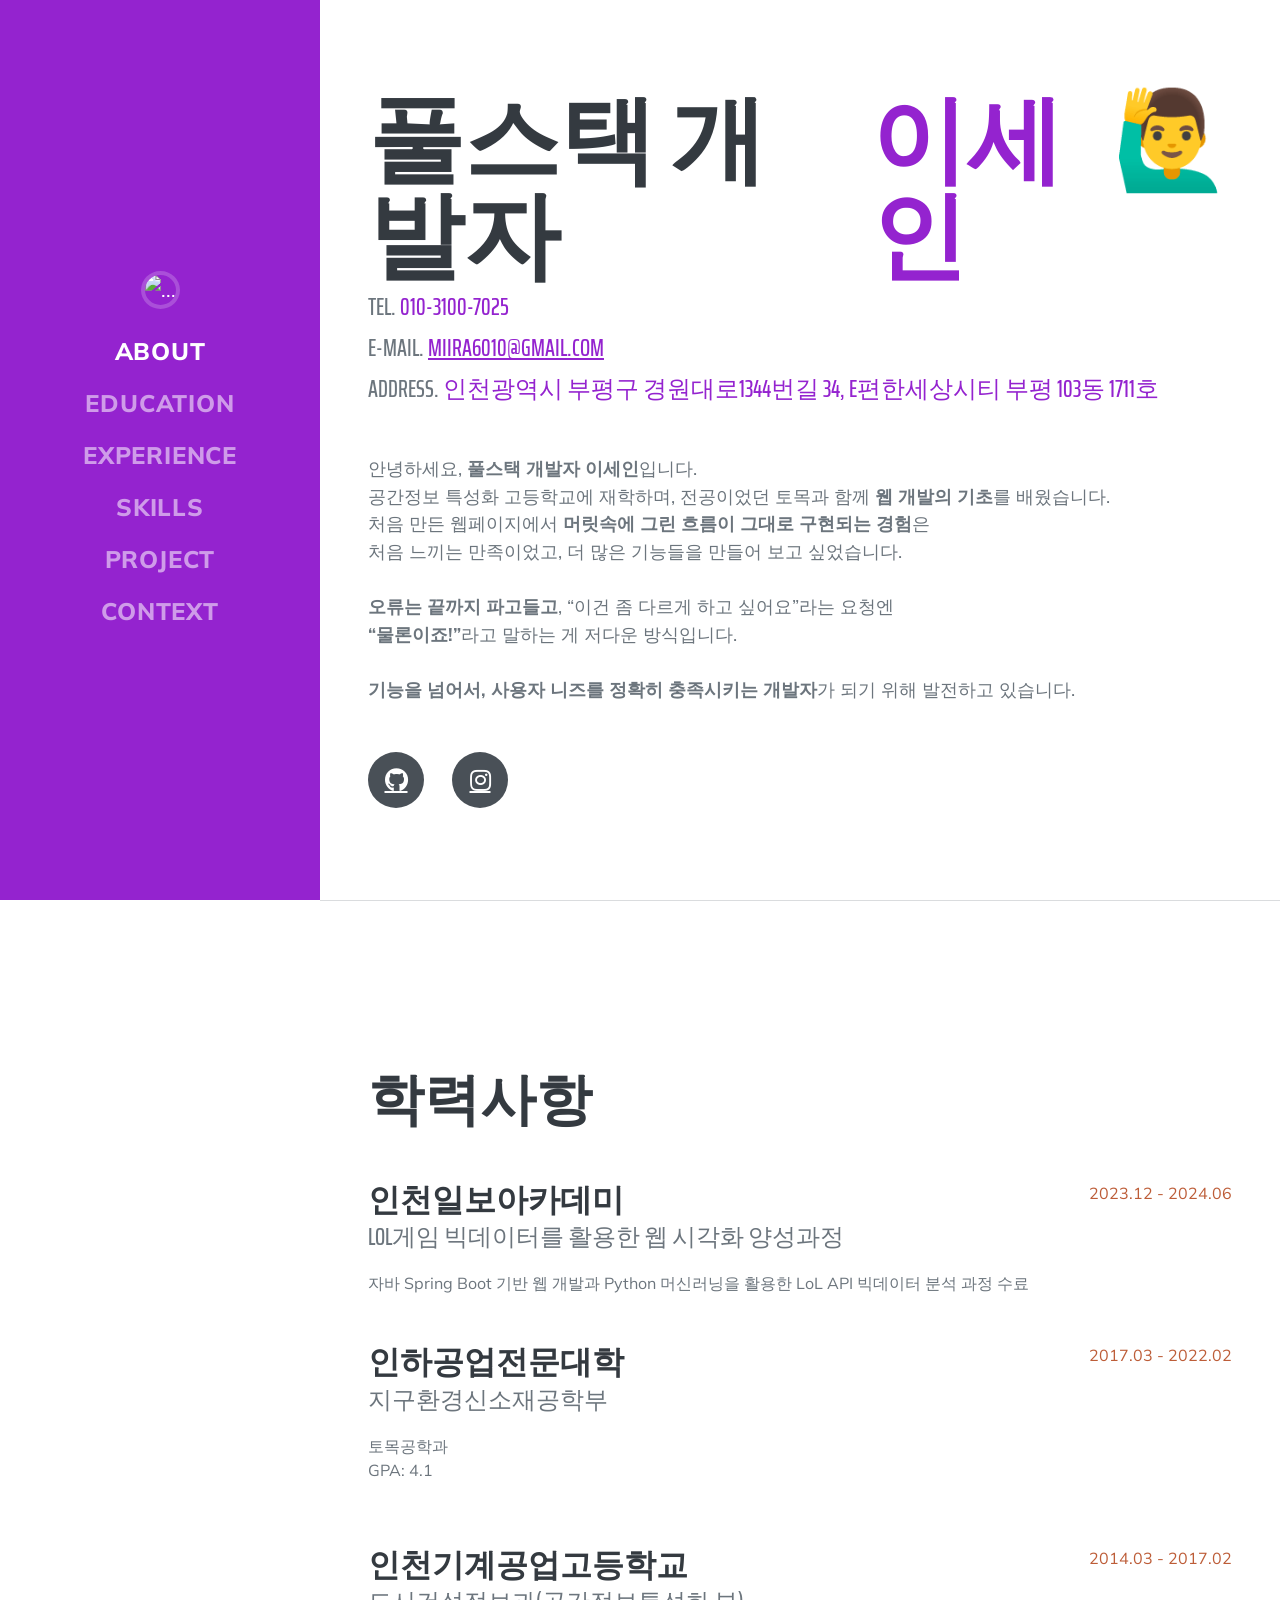
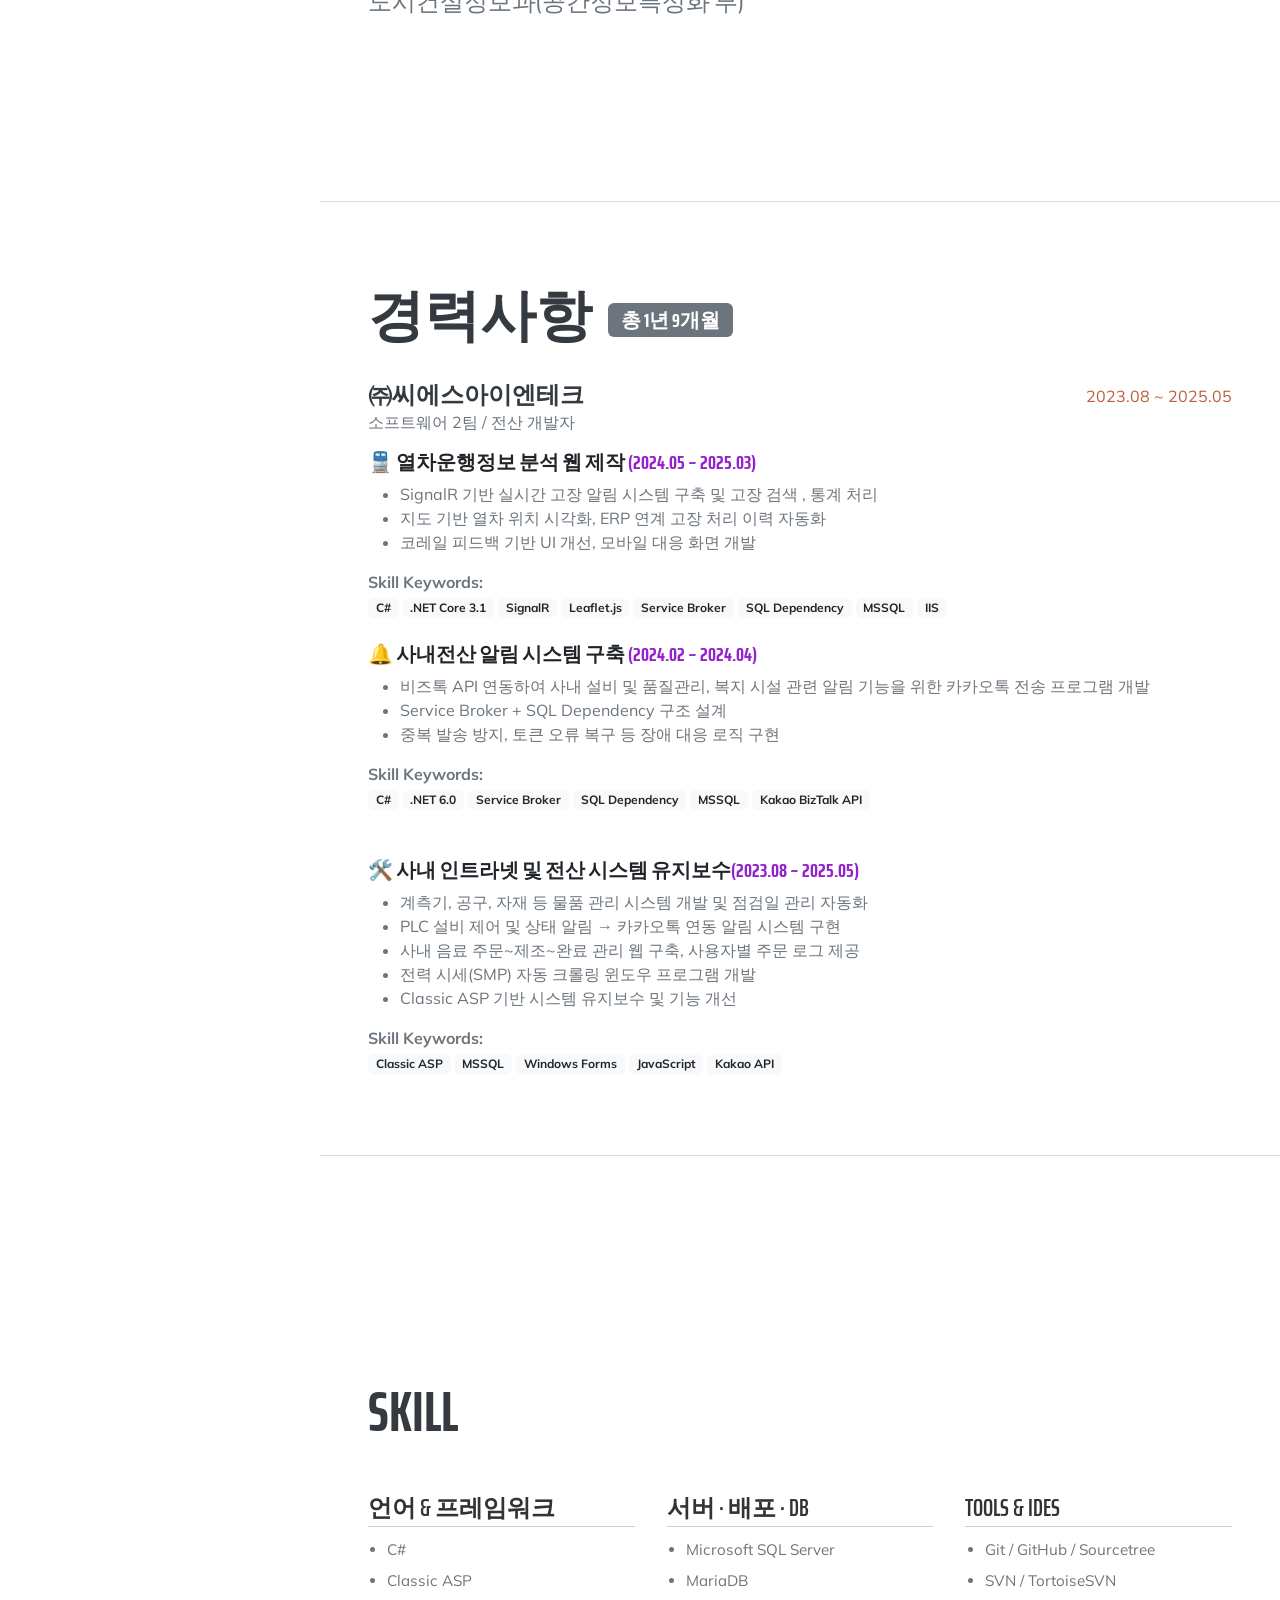
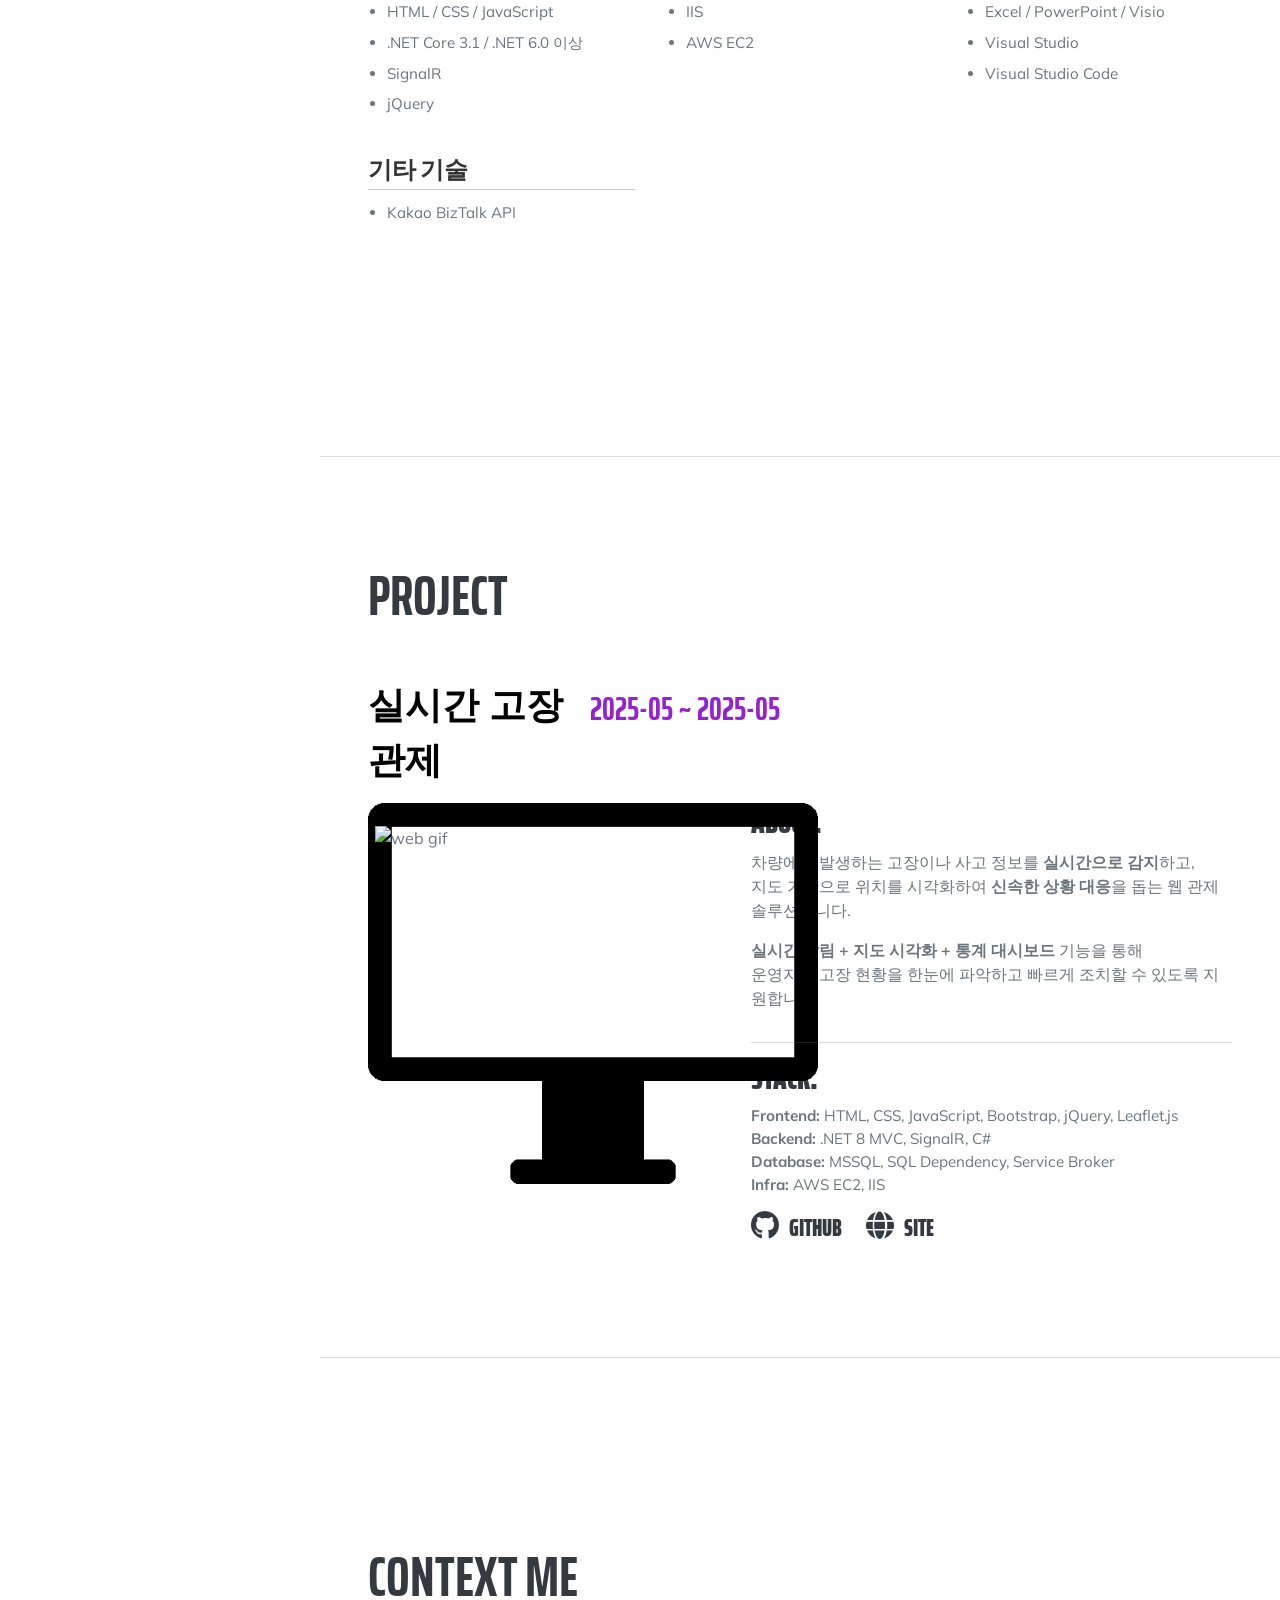
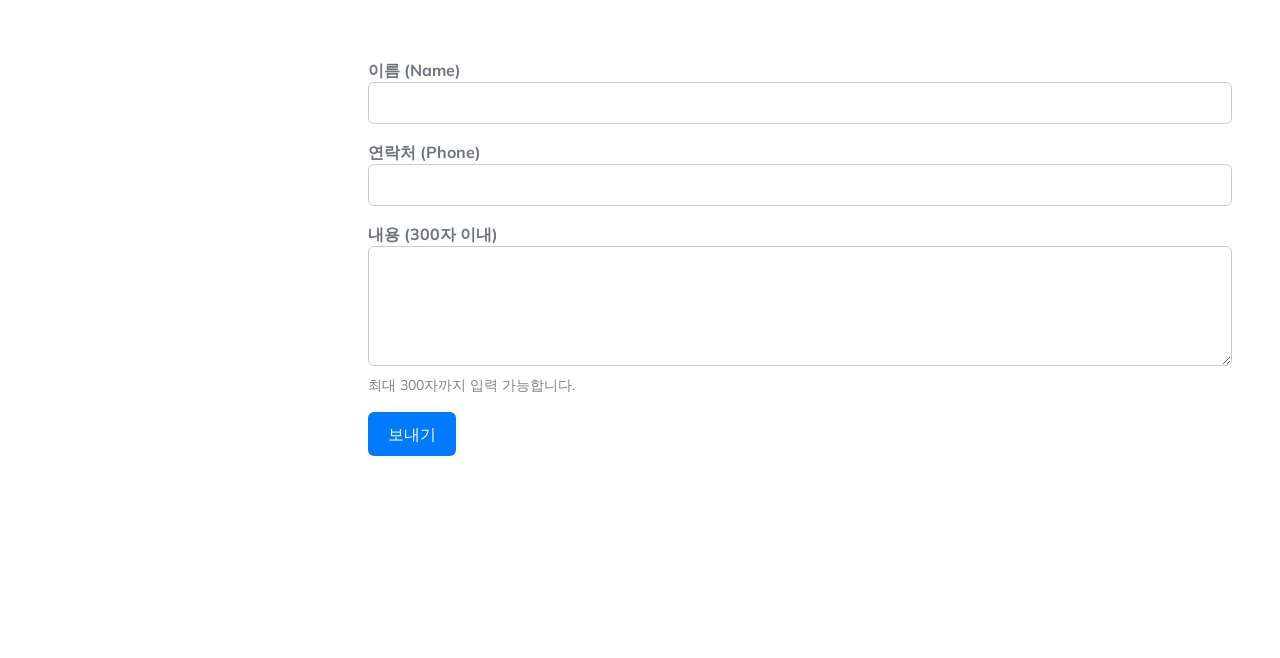
==== index.html @ a3a49de9 "250604 silee - 금일 작업 index 및 project 추가본 커밋" ====
<!DOCTYPE html>
<html lang="en">
    <head>
        <meta charset="utf-8" />
        <meta name="viewport" content="width=device-width, initial-scale=1, shrink-to-fit=no" />
        <meta name="description" content="" />
        <meta name="author" content="" />
        <title>SILEE - 이세인의 포트폴리오</title>
        <link rel="icon" type="image/x-icon" href="assets/img/favicon.ico" />
        <!-- Font Awesome icons (free version)-->
        <script src="https://use.fontawesome.com/releases/v6.3.0/js/all.js" crossorigin="anonymous"></script>
        <!-- Google fonts-->
        <link href="https://fonts.googleapis.com/css?family=Saira+Extra+Condensed:500,700" rel="stylesheet" type="text/css" />
        <link href="https://fonts.googleapis.com/css?family=Muli:400,400i,800,800i" rel="stylesheet" type="text/css" />
        <!-- Core theme CSS (includes Bootstrap)-->
        <link href="css/styles.css" rel="stylesheet" />
        <link rel="stylesheet" href="https://cdnjs.cloudflare.com/ajax/libs/font-awesome/5.15.4/css/all.min.css">
    </head>
    <!-- start:: body tag -->
    <body id="page-top">
        <!-- start:: Navigation-->
        <!-- description:: 사이드바 메뉴 추가 및 선택 부-->
        <nav class="navbar navbar-expand-lg navbar-dark bg-primary fixed-top" id="sideNav">
            <a class="navbar-brand js-scroll-trigger" href="#page-top">
                <span class="d-none d-lg-block"><img class="img-fluid img-profile rounded-circle mx-auto mb-2" src="assets/img/init.png" alt="..." /></span>
            </a>
            <button class="navbar-toggler" type="button" data-bs-toggle="collapse" data-bs-target="#navbarResponsive" aria-controls="navbarResponsive" aria-expanded="false" aria-label="Toggle navigation"><span class="navbar-toggler-icon"></span></button>
            <div class="collapse navbar-collapse" id="navbarResponsive" style="font-size: 1.5rem;">
                <ul class="navbar-nav">
                    <li class="nav-item"><a class="nav-link js-scroll-trigger" href="#about">About</a></li>
                    <li class="nav-item"><a class="nav-link js-scroll-trigger" href="#education">Education</a></li>
                    <li class="nav-item"><a class="nav-link js-scroll-trigger" href="#experience">Experience</a></li>
                    <li class="nav-item"><a class="nav-link js-scroll-trigger" href="#skills">Skills</a></li>
                    <li class="nav-item"><a class="nav-link js-scroll-trigger" href="#project">Project</a></li>
                    <li class="nav-item"><a class="nav-link js-scroll-trigger" href="#context">Context</a></li>
                </ul>
            </div>
        </nav>
        <!--end:: Navigation-->

        <!-- start:: Page Content-->
        <div class="container-fluid p-0">
            <!-- start:: About-->
            <section class="resume-section" id="about">
                <div class="resume-section-content">
                    <h1 class="mb-0" style="display: flex;">
                        <div class="rand-title-div "style="margin-right:10px;">풀스택 개발자</div>
                        <span class="lable-value">이세인</span> <span>🙋‍♂️</span>
                    </h1>
                    <div class="subheading mb-5 contact-info">
                        <div class="info-item" style="margin-bottom: 5px; margin-top: 5px;">
                            <span class="label">TEL.</span>
                            <span class="lable-value">010-3100-7025</span>
                        </div>
                        <div class="info-item" style="margin-bottom: 5px;">
                            <span class="label">E-mail.</span>
                            <a class="lable-value" href="mailto:name@email.com">miira6010@gmail.com</a>
                        </div>
                        <div class="info-item" style="margin-bottom: 5px;">
                            <span class="label">Address.</span>
                            <span class="lable-value">
                                인천광역시 부평구 경원대로1344번길 34, e편한세상시티 부평 103동 1711호
                            </span>
                        </div>
                    </div>

                    <!-- <p class="lead mb-5">I am experienced in leveraging agile frameworks to provide a robust synopsis for high level overviews. Iterative approaches to corporate strategy foster collaborative thinking to further the overall value proposition.</p> -->
                    <p class="lead mb-5">
                        안녕하세요, <strong>풀스택 개발자 이세인</strong>입니다.<br>
                        공간정보 특성화 고등학교에 재학하며, 전공이었던 토목과 함께 <strong>웹 개발의 기초</strong>를 배웠습니다.<br>
                        처음 만든 웹페이지에서 <strong>머릿속에 그린 흐름이 그대로 구현되는 경험</strong>은<br>
                        처음 느끼는 만족이었고, 더 많은 기능들을 만들어 보고 싶었습니다.<br><br>
                        
                        <strong>오류는 끝까지 파고들고</strong>, “이건 좀 다르게 하고 싶어요”라는 요청엔<br>
                        <strong>“물론이죠!”</strong>라고 말하는 게 저다운 방식입니다.<br><br>
                        
                        <strong>기능을 넘어서, 사용자 니즈를 정확히 충족시키는 개발자</strong>가 되기 위해 발전하고 있습니다.
                    </p>

                    <!-- description :: 소셜네트워크 -->
                    <div class="social-icons">
                        <!-- GitHub -->
                        <a class="social-icon" href="https://github.com/leesein1" target="_blank" aria-label="GitHub">
                        <i class="fab fa-github"></i>
                        </a>

                        <!-- Instagram -->
                        <a class="social-icon" href="https://www.instagram.com/se__in?igsh=MW51Znl6d29sOGYxOA%3D%3D&utm_source=qr" target="_blank" aria-label="Instagram">
                        <i class="fab fa-instagram"></i>
                        </a>
                    </div>
                </div>
            </section>
            <!--end:: About-->
            <hr class="m-0" />
            <!-- start:: Education-->
            <section class="resume-section" id="education">
                <div class="resume-section-content">
                    <h2 class="mb-5">학력사항</h2>
                    <div class="d-flex flex-column flex-md-row justify-content-between mb-5">
                        <div class="flex-grow-1">
                            <h3 class="mb-0">인천일보아카데미</h3>
                            <div class="subheading mb-3">LOL게임 빅데이터를 활용한 웹 시각화 양성과정</div>
                            <div>자바 Spring Boot 기반 웹 개발과 Python 머신러닝을 활용한 LoL API 빅데이터 분석 과정 수료</div>
                        </div>
                        <div class="flex-shrink-0"><span class="text-primary">2023.12 - 2024.06</span></div>
                    </div>

                    <div class="d-flex flex-column flex-md-row justify-content-between mb-5">
                        <div class="flex-grow-1">
                            <h3 class="mb-0">인하공업전문대학</h3>
                            <div class="subheading mb-3">지구환경신소재공학부</div>
                            <div>토목공학과</div>
                            <p>GPA: 4.1</p>
                        </div>
                        <div class="flex-shrink-0"><span class="text-primary">2017.03 - 2022.02</span></div>
                    </div>
                    <div class="d-flex flex-column flex-md-row justify-content-between">
                        <div class="flex-grow-1">
                            <h3 class="mb-0">인천기계공업고등학교</h3>
                            <div class="subheading mb-3">도시건설정보과(공간정보특성화 부)</div>
                        </div>
                        <div class="flex-shrink-0"><span class="text-primary">2014.03 - 2017.02</span></div>
                    </div>
                </div>
            </section>
            <!-- end:: Educatioh-->
            <hr class="m-0" />
            <!-- start:: Experience-->
            <section id="experience" class="resume-section">
            <div class="resume-section-content">
                <div class="title-exp mb-4 d-flex align-items-center gap-3">
                    <span class="h2 fw-bold">경력사항</span>
                    <span class="badge bg-secondary fs-5">총 1년 9개월</span>
                </div>

                <!-- 회사 이름 + 기간 -->
                <div class="mb-5">
                <div class="d-flex justify-content-between align-items-center">
                    <h4 class="fw-bold mb-0">㈜씨에스아이엔테크</h4>
                    <span class="text-primary">2023.08 ~ 2025.05</span>
                </div>
                <div class="mb-1 text-muted">소프트웨어 2팀 / 전산 개발자 <span class="badge bg-primary"></span></div>

                <!-- 개별 프로젝트들 -->
                <div class="mt-3">
                    <h5 class="text-dark">🚆 열차운행정보 분석 웹 제작 <span class="lable-value">(2024.05 ~ 2025.03)</span></h5>
                    <ul>
                        <li>SignalR 기반 실시간 고장 알림 시스템 구축 및 고장 검색 , 통계 처리</li>
                        <li>지도 기반 열차 위치 시각화, ERP 연계 고장 처리 이력 자동화</li>
                        <li>코레일 피드백 기반 UI 개선, 모바일 대응 화면 개발</li>
                    </ul>
                    <div class="mt-2">
                    <strong>Skill Keywords:</strong><br/>
                    <span class="badge bg-light text-dark">C#</span>
                    <span class="badge bg-light text-dark">.NET Core 3.1</span>
                    <span class="badge bg-light text-dark">SignalR</span>
                    <span class="badge bg-light text-dark">Leaflet.js</span>
                    <span class="badge bg-light text-dark">Service Broker</span>
                    <span class="badge bg-light text-dark">SQL Dependency</span>
                    <span class="badge bg-light text-dark">MSSQL</span>
                    <span class="badge bg-light text-dark">IIS</span>
                    </div>
                </div>

                <div class="mt-4">
                    <h5 class="text-dark">🔔 사내전산 알림 시스템 구축 <span class="lable-value">(2024.02 ~ 2024.04)</span></h5>
                    <ul>
                        <li>비즈톡 API 연동하여 사내 설비 및 품질관리, 복지 시설 관련 알림 기능을 위한 카카오톡 전송 프로그램 개발</li>
                        <li>Service Broker + SQL Dependency 구조 설계</li>
                        <li>중복 발송 방지, 토큰 오류 복구 등 장애 대응 로직 구현</li>
                    </ul>
                    <div class="mt-2">
                        <strong>Skill Keywords:</strong><br/>
                        <span class="badge bg-light text-dark">C#</span>
                        <span class="badge bg-light text-dark">.NET 6.0</span>
                        <span class="badge bg-light text-dark">Service Broker</span>
                        <span class="badge bg-light text-dark">SQL Dependency</span>
                        <span class="badge bg-light text-dark">MSSQL</span>
                        <span class="badge bg-light text-dark">Kakao BizTalk API</span>
                    </div>
                </div>
            </div>

            <div class="mt-4">
                <h5 class="text-dark">🛠 사내 인트라넷 및 전산 시스템 유지보수<span class="lable-value">(2023.08 ~ 2025.05)</span></h5>
                <ul>
                    <li>계측기, 공구, 자재 등 물품 관리 시스템 개발 및 점검일 관리 자동화</li>
                    <li>PLC 설비 제어 및 상태 알림 → 카카오톡 연동 알림 시스템 구현</li>
                    <li>사내 음료 주문~제조~완료 관리 웹 구축, 사용자별 주문 로그 제공</li>
                    <li>전력 시세(SMP) 자동 크롤링 윈도우 프로그램 개발</li>
                    <li>Classic ASP 기반 시스템 유지보수 및 기능 개선</li>
                </ul>
                <div class="mt-2">
                    <strong>Skill Keywords:</strong><br/>
                    <span class="badge bg-light text-dark">Classic ASP</span>
                    <span class="badge bg-light text-dark">MSSQL</span>
                    <span class="badge bg-light text-dark">Windows Forms</span>
                    <span class="badge bg-light text-dark">JavaScript</span>
                    <span class="badge bg-light text-dark">Kakao API</span>
                </div>
        </div>
            </section>


            <!-- end:: Experience-->
            <hr class="m-0" />
            <!-- Skills-->
            <section class="resume-section" id="skills">
            <div class="resume-section-content">
                <h2 class="mb-5">SKILL</h2>
                <div class="skills-grid">
                    <div class="skill-category">
                        <h4>언어 & 프레임워크</h4>
                        <ul>
                            <li>C#</li>
                            <li>Classic ASP</li>
                            <li>HTML / CSS / JavaScript</li>
                            <li>.NET Core 3.1 / .NET 6.0 이상</li>
                            <li>SignalR</li>
                            <li>jQuery</li>
                        </ul>
                    </div>

                    <div class="skill-category">
                        <h4>서버 · 배포 · DB</h4>
                        <ul>
                            <li>Microsoft SQL Server</li>
                            <li>MariaDB</li>
                            <li>IIS</li>
                            <li>AWS EC2</li>
                        </ul>
                    </div>

                    <div class="skill-category">
                        <h4>Tools & IDEs</h4>
                        <ul>
                            <li>Git / GitHub / Sourcetree</li>
                            <li>SVN / TortoiseSVN</li>
                            <li>Excel / PowerPoint / Visio</li>
                            <li>Visual Studio</li>
                            <li>Visual Studio Code</li>
                        </ul>
                    </div>
                    <div class="skill-category">
                        <h4>기타 기술</h4>
                        <ul>
                            <li>Kakao BizTalk API</li>
                        </ul>
                    </div>
                </div>
            </div>
            </section>

            <hr class="m-0" />
            <!-- start:: Project-->
            <section class="resume-section" id="interests">
                <div class="resume-section-content">
                    <h2 class="mb-5">Project</h2>
                    <!-- <p>Apart from being a web developer, I enjoy most of my time being outdoors. In the winter, I am an avid skier and novice ice climber. During the warmer months here in Colorado, I enjoy mountain biking, free climbing, and kayaking.</p>
                    <p class="mb-0">When forced indoors, I follow a number of sci-fi and fantasy genre movies and television shows, I am an aspiring chef, and I spend a large amount of my free time exploring the latest technology advancements in the front-end web development world.</p> -->
                    <div class="row mb-3">
                        <div class="col-md-3">
                            <div class="fw-bold" style="font-size: 2.3rem; color:#000; ">실시간 고장 관제</div>
                        </div>
                        <div class="col-md-9" style="margin-top:13px;"> 
                            <h3 class="lable-value">2025-05 ~ 2025-05</h3>
                        </div>
                    </div>
                    <div class="row">
                        <div class="col-md-5">
                            <div style="position: relative; width: 450px;">
                                <!-- 모니터 배경 이미지 -->
                                <img src="./assets/img/monitor.png" alt="" style="width: 100%; display: block;">
                                <!-- 모니터 안에 들어갈 GIF -->
                                <img src="./assets/gif/web.gif" alt="web gif" style="position: absolute; top: 6%; left: 1.5%; width: 97%; height: 61%; pointer-events: none;">
                            </div>
                        </div>
                        <div class="col-md-7" style="padding-left:25px; display: flex; flex-direction: column;">
                            <h3><strong>About.</strong></h3>
                            <p>
                                차량에서 발생하는 고장이나 사고 정보를 <strong>실시간으로 감지</strong>하고, <br>
                                지도 기반으로 위치를 시각화하여 <strong>신속한 상황 대응</strong>을 돕는 웹 관제 솔루션입니다.
                            </p>
                            <p>
                                <strong>실시간 알림 + 지도 시각화 + 통계 대시보드</strong> 기능을 통해 <br>
                                운영자가 고장 현황을 한눈에 파악하고 빠르게 조치할 수 있도록 지원합니다.
                            </p>
                            <hr>
                            <h3><strong>Stack.</strong></h3>
                            <p style="font-size: 0.95em;">
                                <strong>Frontend:</strong> HTML, CSS, JavaScript, Bootstrap, jQuery, Leaflet.js<br>
                                <strong>Backend:</strong> .NET 8 MVC, SignalR, C#<br>
                                <strong>Database:</strong> MSSQL, SQL Dependency, Service Broker<br>
                                <strong>Infra:</strong> AWS EC2, IIS
                            </p>
                            <p class="h4">
                                <a href="https://github.com/leesein1/FaultMon" target="_blank" style="text-decoration: none; color: inherit; margin-right: 20px;">
                                    <i class="fab fa-github" style="font-size: 1.2em; margin-right: 6px;"></i>
                                    <strong>GitHub</strong>
                                </a>

                                <a href="http://silee-portfolio1.shop/" target="_blank" style="text-decoration: none; color: inherit;">
                                    <i class="fas fa-globe" style="font-size: 1.2em; margin-right: 6px;"></i>
                                    <strong>Site</strong>
                                </a>
                            </p>

                        </div>
                    </div>

                </div>
            </section>
            <hr class="m-0" />
            <!-- end:: Project-->
            <!-- Context-->
            <section class="resume-section" id="context">
            <div class="resume-section-content">
                <h2 class="mb-5">Context Me</h2>

                <form id="contact-form">
                <div style="margin-bottom: 1rem;">
                    <label for="name" style="display:block; font-weight:bold;">이름 (Name)</label>
                    <input type="text" id="name" name="name" required 
                        style="width:100%; padding:8px; border-radius:6px; border:1px solid #ccc;">
                </div>

                <div style="margin-bottom: 1rem;">
                    <label for="phone" style="display:block; font-weight:bold;">연락처 (Phone)</label>
                    <input type="tel" id="phone" name="phone" required 
                        style="width:100%; padding:8px; border-radius:6px; border:1px solid #ccc;">
                </div>

                <div style="margin-bottom: 1rem;">
                    <label for="message" style="display:block; font-weight:bold;">내용 (300자 이내)</label>
                    <textarea id="message" name="message" maxlength="300" required 
                            style="width:100%; padding:8px; border-radius:6px; border:1px solid #ccc; height:120px;"></textarea>
                    <small style="color:gray;">최대 300자까지 입력 가능합니다.</small>
                </div>
                
                <input type="hidden" id="current_time" name="time">

                <button type="submit" 
                        style="background-color:#007BFF; color:white; border:none; padding:10px 20px; border-radius:6px; cursor:pointer;">
                    보내기
                </button>
                </form>

                <p id="result-message" style="margin-top:1rem;"></p>
            </div>
            </section>
        </div>
        <!--end:: Page Content-->
        <!-- Bootstrap core JS-->
        <script src="https://cdn.jsdelivr.net/npm/bootstrap@5.2.3/dist/js/bootstrap.bundle.min.js"></script>
        <!-- Core theme JS-->
        <script src="js/scripts.js"></script>

        <!-- jQuery -->
        <script src="https://code.jquery.com/jquery-3.7.1.min.js"></script>

        <!-- jQuery -->
        <script src="https://code.jquery.com/jquery-3.7.1.min.js"></script>

        <!-- EmailJS v3 (UMD 방식, 완전 지원되는 방식) -->
        <script src="https://cdn.emailjs.com/dist/email.min.js"></script>

        <script>
        $(document).ready(function () {
            // ✅ EmailJS 초기화 (Public Key 삽입)
            emailjs.init("2gYnAmxvmq0x22uV1");

            $('#contact-form').on('submit', function (e) {
            e.preventDefault();

            // 1. 현재 시간 생성
            const now = new Date();
            const formattedTime = now.toLocaleString('ko-KR', {
                timeZone: 'Asia/Seoul',
                year: 'numeric',
                month: '2-digit',
                day: '2-digit',
                hour: '2-digit',
                minute: '2-digit',
                second: '2-digit'
            });

            // 2. hidden input에 값 넣기
            $('#current_time').val(formattedTime);

            // 3. 이메일 전송
            const form = this;
            emailjs.sendForm('silee_resume', 'template_qgo2idm', form)
                .then(function () {
                $('#result-message').text("✅ 메시지가 성공적으로 전송되었습니다.");
                alert(
                    "📨 소중한 연락 감사드립니다.\n\n" +
                    "확인 후 빠르게 연락드리겠습니다.\n" +
                    "좋은 하루 보내세요! :D"
                );
                }, function (error) {
                console.error("❌ EmailJS 오류:", error);
                $('#result-message').text("❌ 전송에 실패했습니다. 콘솔을 확인해주세요.");
                });

            form.reset();
            });
        });
        </script>
    </body>
    <!-- end:: body tag -->
</html>
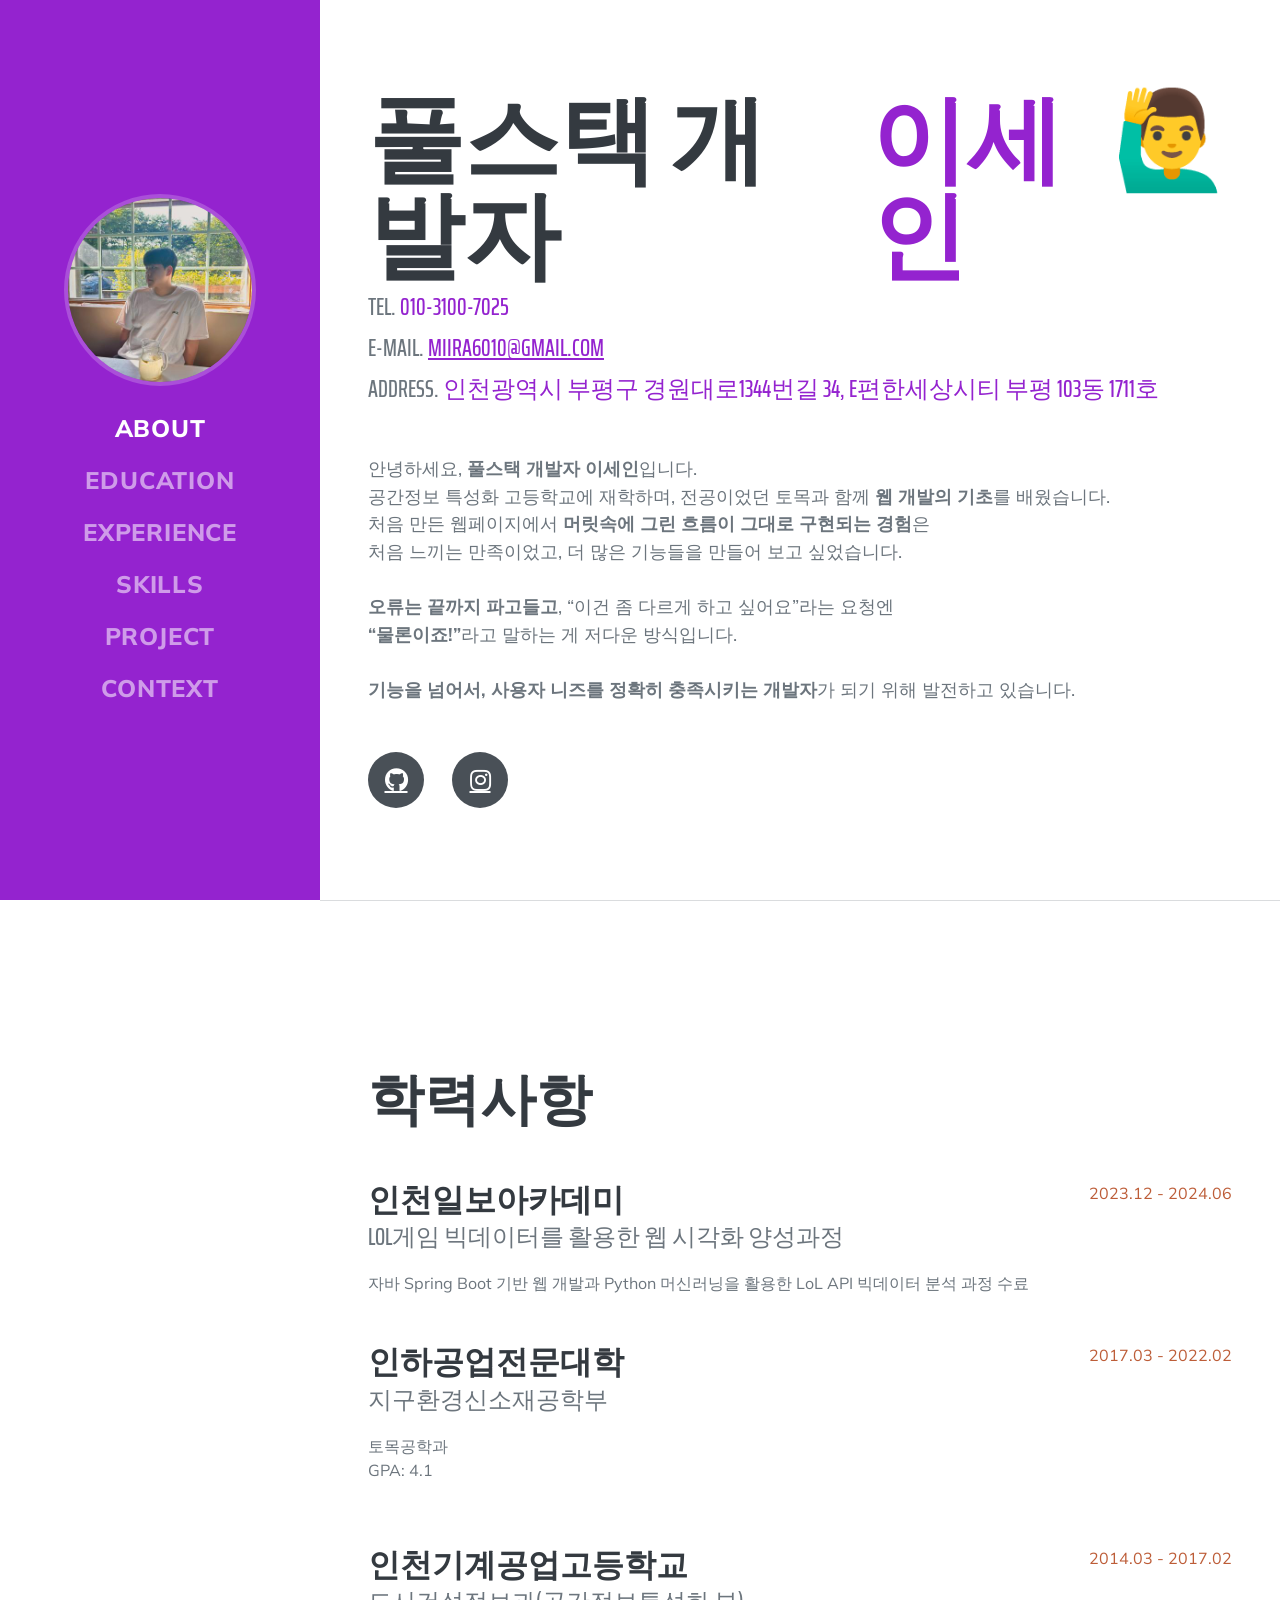
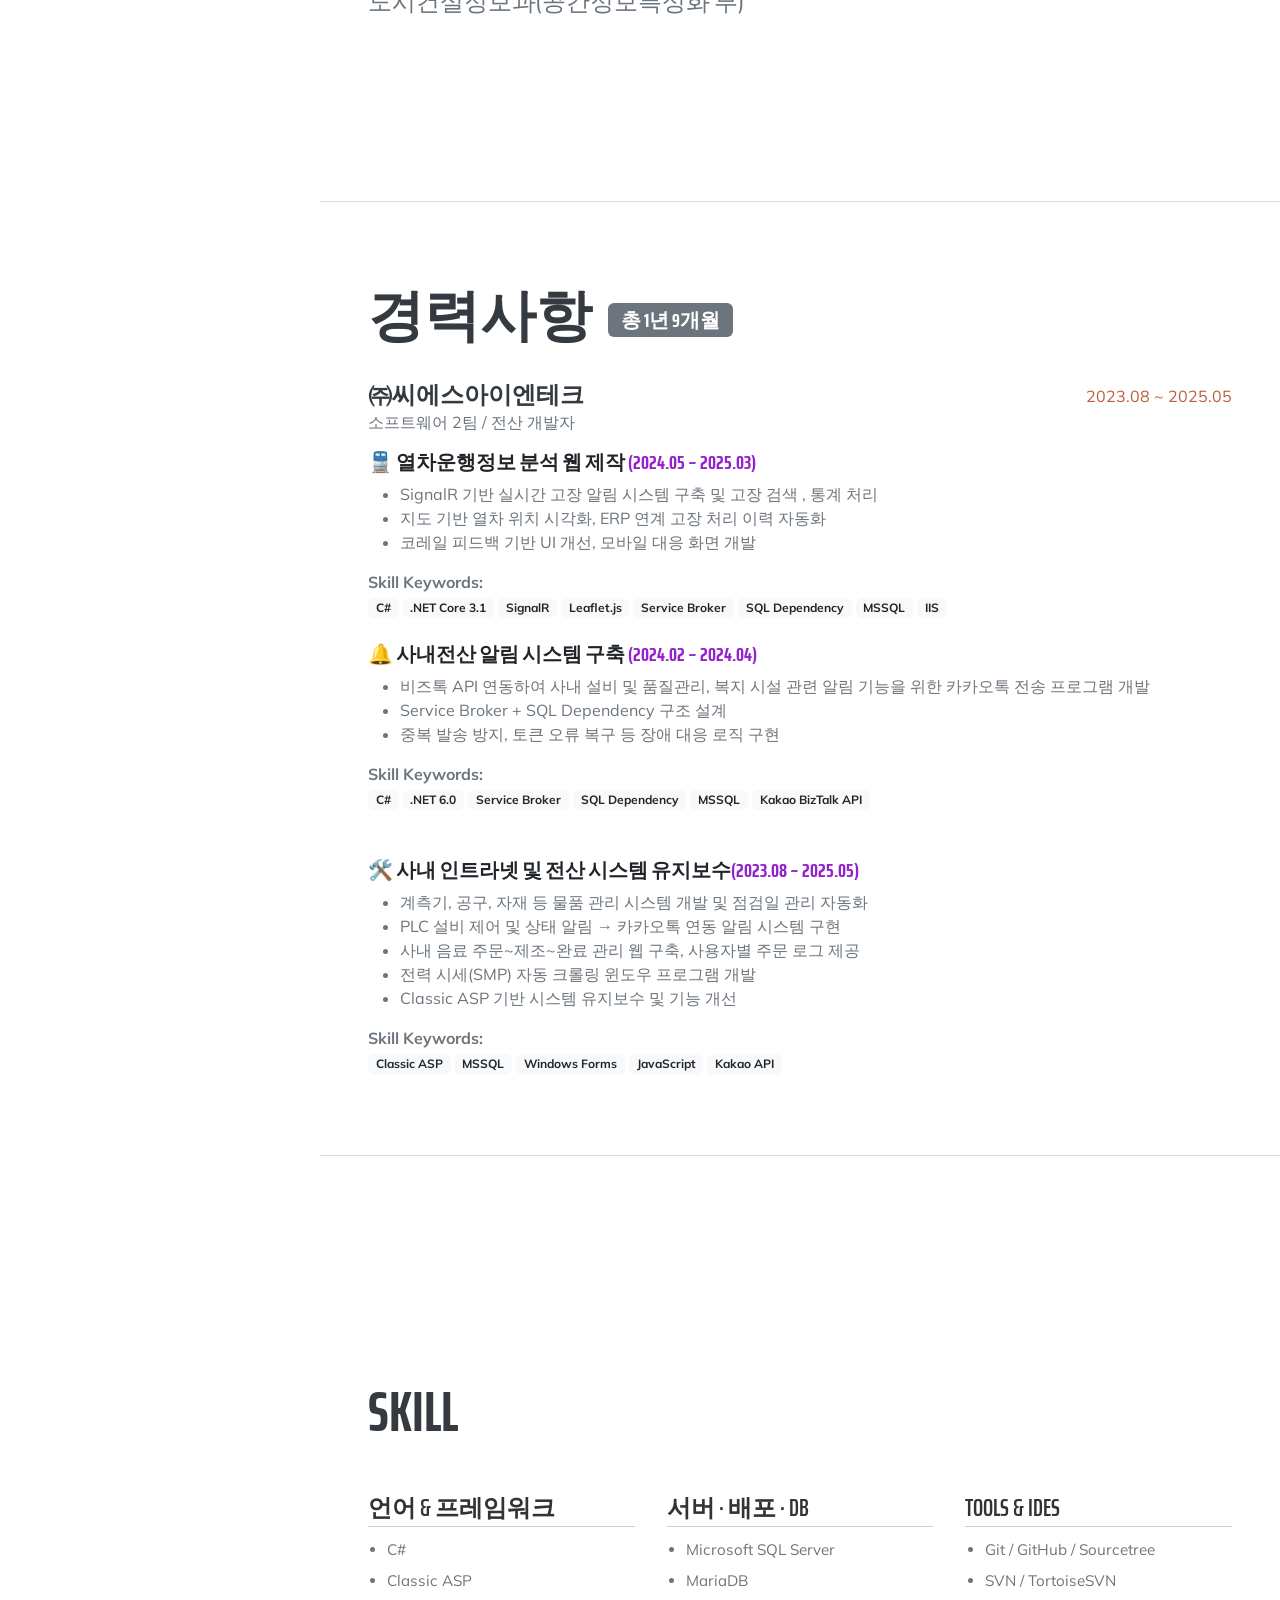
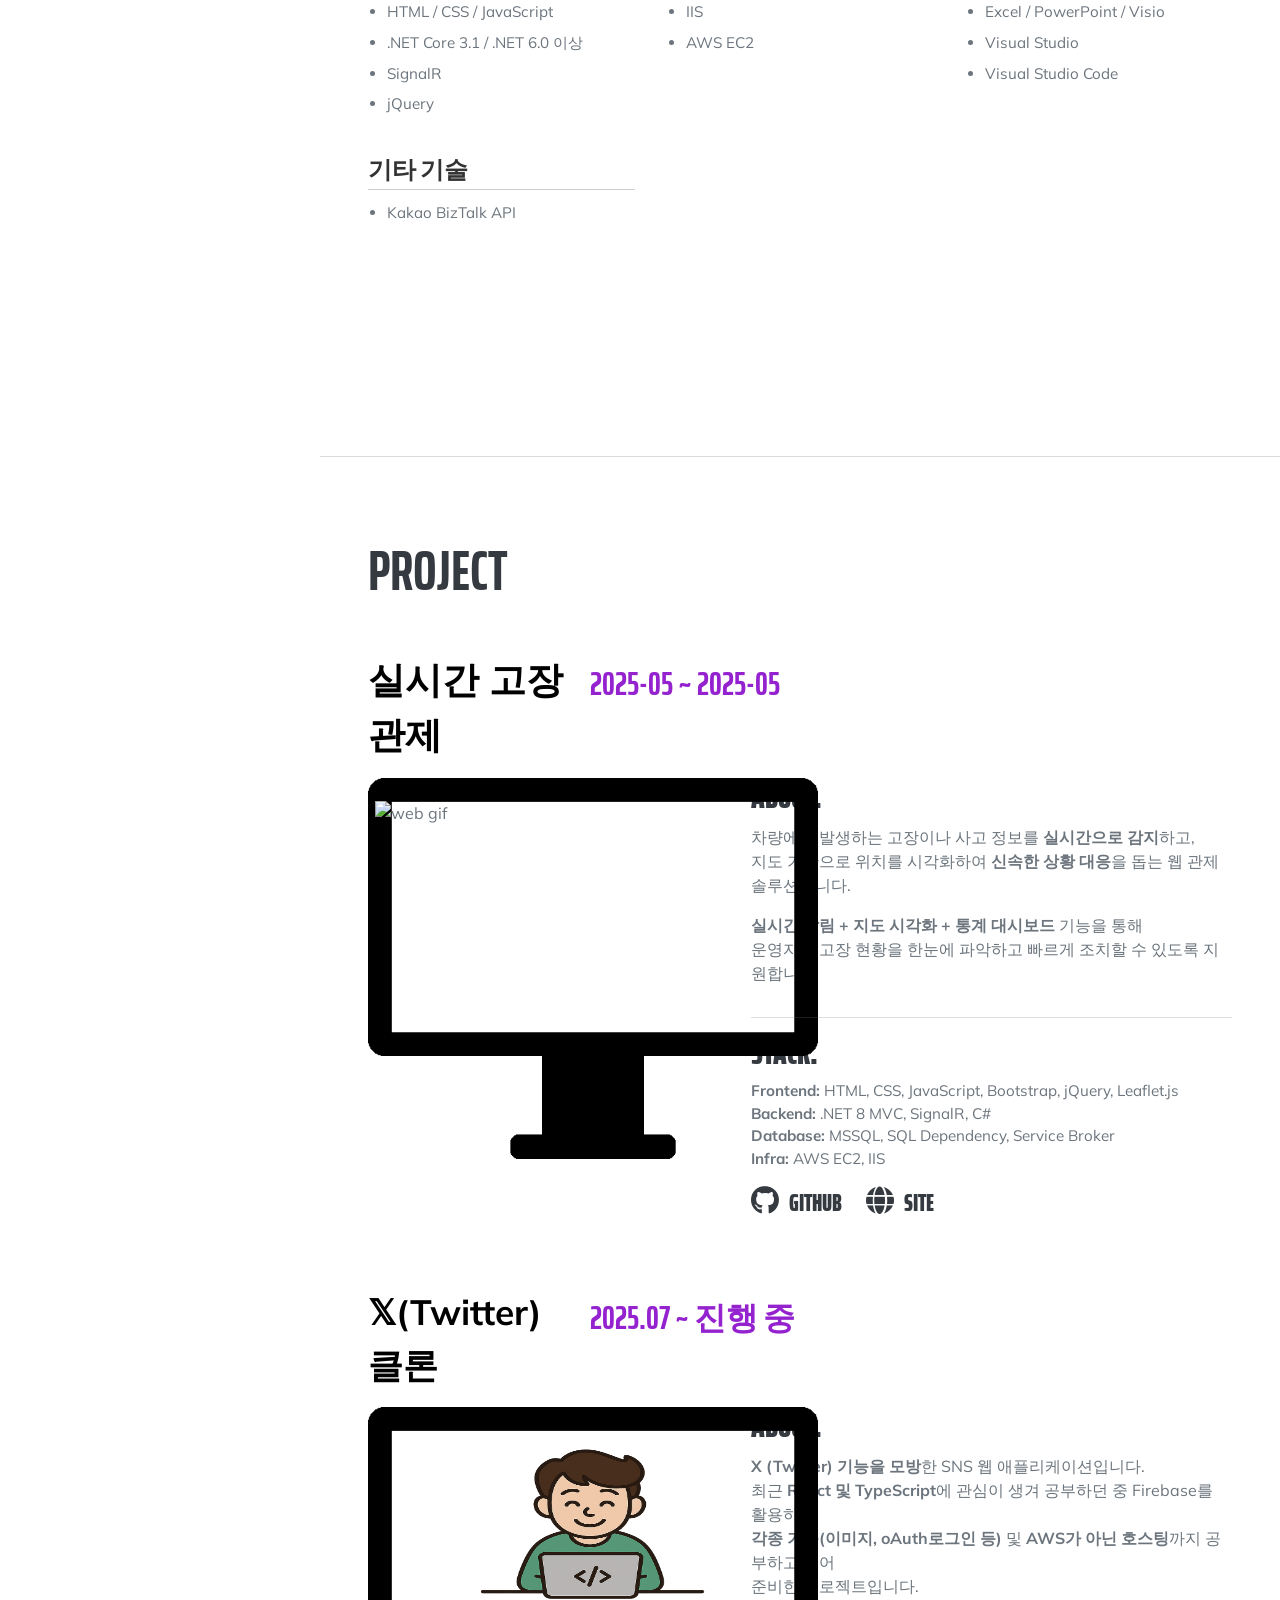
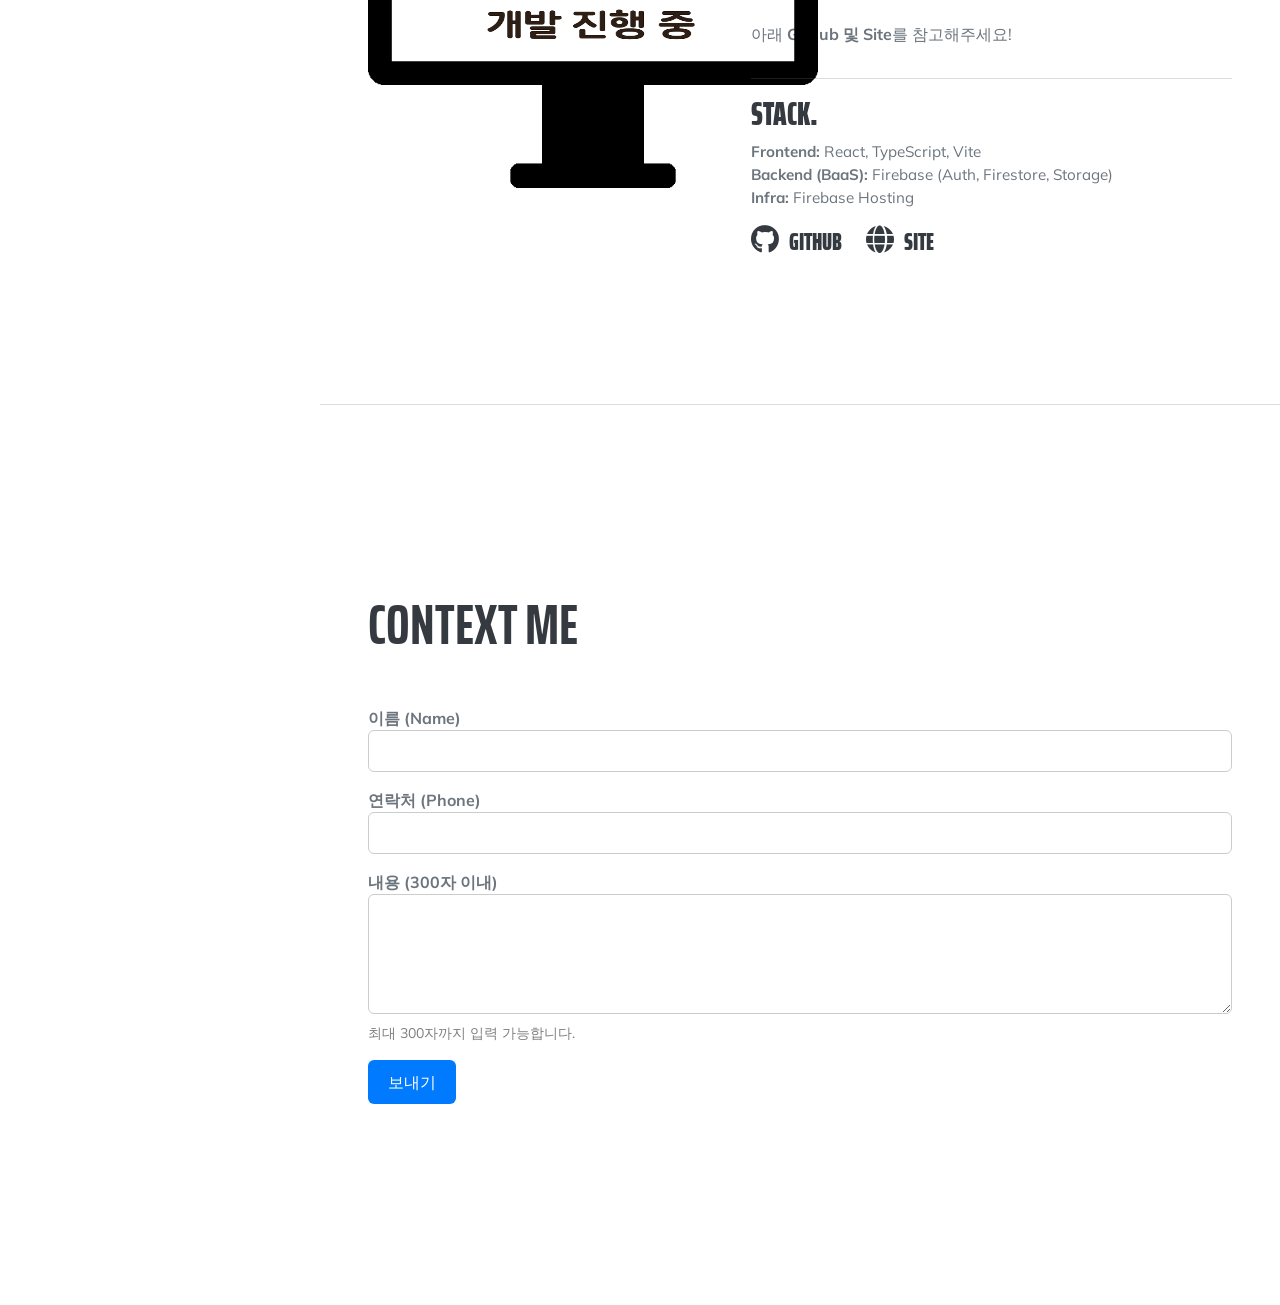
==== commit 5b2cc0a3: "250708 silee - xclone 추가" ====
--- a/index.html
+++ b/index.html
@@ -22,7 +22,7 @@
         <!-- description:: 사이드바 메뉴 추가 및 선택 부-->
         <nav class="navbar navbar-expand-lg navbar-dark bg-primary fixed-top" id="sideNav">
             <a class="navbar-brand js-scroll-trigger" href="#page-top">
-                <span class="d-none d-lg-block"><img class="img-fluid img-profile rounded-circle mx-auto mb-2" src="assets/img/init.png" alt="..." /></span>
+                <span class="d-none d-lg-block"><img class="img-fluid img-profile rounded-circle mx-auto mb-2" src="assets/img/사진2.jpg" alt="..." /></span>
             </a>
             <button class="navbar-toggler" type="button" data-bs-toggle="collapse" data-bs-target="#navbarResponsive" aria-controls="navbarResponsive" aria-expanded="false" aria-label="Toggle navigation"><span class="navbar-toggler-icon"></span></button>
             <div class="collapse navbar-collapse" id="navbarResponsive" style="font-size: 1.5rem;">
@@ -254,58 +254,106 @@
 
             <hr class="m-0" />
             <!-- start:: Project-->
-            <section class="resume-section" id="interests">
+            <section class="resume-section" id="project">
                 <div class="resume-section-content">
                     <h2 class="mb-5">Project</h2>
-                    <!-- <p>Apart from being a web developer, I enjoy most of my time being outdoors. In the winter, I am an avid skier and novice ice climber. During the warmer months here in Colorado, I enjoy mountain biking, free climbing, and kayaking.</p>
-                    <p class="mb-0">When forced indoors, I follow a number of sci-fi and fantasy genre movies and television shows, I am an aspiring chef, and I spend a large amount of my free time exploring the latest technology advancements in the front-end web development world.</p> -->
-                    <div class="row mb-3">
-                        <div class="col-md-3">
-                            <div class="fw-bold" style="font-size: 2.3rem; color:#000; ">실시간 고장 관제</div>
-                        </div>
-                        <div class="col-md-9" style="margin-top:13px;"> 
-                            <h3 class="lable-value">2025-05 ~ 2025-05</h3>
-                        </div>
-                    </div>
-                    <div class="row">
-                        <div class="col-md-5">
-                            <div style="position: relative; width: 450px;">
-                                <!-- 모니터 배경 이미지 -->
-                                <img src="./assets/img/monitor.png" alt="" style="width: 100%; display: block;">
-                                <!-- 모니터 안에 들어갈 GIF -->
-                                <img src="./assets/gif/web.gif" alt="web gif" style="position: absolute; top: 6%; left: 1.5%; width: 97%; height: 61%; pointer-events: none;">
-                            </div>
-                        </div>
-                        <div class="col-md-7" style="padding-left:25px; display: flex; flex-direction: column;">
-                            <h3><strong>About.</strong></h3>
-                            <p>
-                                차량에서 발생하는 고장이나 사고 정보를 <strong>실시간으로 감지</strong>하고, <br>
-                                지도 기반으로 위치를 시각화하여 <strong>신속한 상황 대응</strong>을 돕는 웹 관제 솔루션입니다.
-                            </p>
-                            <p>
-                                <strong>실시간 알림 + 지도 시각화 + 통계 대시보드</strong> 기능을 통해 <br>
-                                운영자가 고장 현황을 한눈에 파악하고 빠르게 조치할 수 있도록 지원합니다.
-                            </p>
-                            <hr>
-                            <h3><strong>Stack.</strong></h3>
-                            <p style="font-size: 0.95em;">
-                                <strong>Frontend:</strong> HTML, CSS, JavaScript, Bootstrap, jQuery, Leaflet.js<br>
-                                <strong>Backend:</strong> .NET 8 MVC, SignalR, C#<br>
-                                <strong>Database:</strong> MSSQL, SQL Dependency, Service Broker<br>
-                                <strong>Infra:</strong> AWS EC2, IIS
-                            </p>
-                            <p class="h4">
-                                <a href="https://github.com/leesein1/FaultMon" target="_blank" style="text-decoration: none; color: inherit; margin-right: 20px;">
-                                    <i class="fab fa-github" style="font-size: 1.2em; margin-right: 6px;"></i>
-                                    <strong>GitHub</strong>
-                                </a>
-
-                                <a href="http://silee-portfolio1.shop/" target="_blank" style="text-decoration: none; color: inherit;">
-                                    <i class="fas fa-globe" style="font-size: 1.2em; margin-right: 6px;"></i>
-                                    <strong>Site</strong>
-                                </a>
-                            </p>
-
+
+                    <div class="row-project">
+                        <div class="row mb-3">
+                            <div class="col-md-3">
+                                <div class="fw-bold" style="font-size: 2.3rem; color:#000; ">실시간 고장 관제</div>
+                            </div>
+                            <div class="col-md-9" style="margin-top:13px;"> 
+                                <h3 class="lable-value">2025-05 ~ 2025-05</h3>
+                            </div>
+                        </div>
+                        <div class="row">
+                            <div class="col-md-5">
+                                <div style="position: relative; width: 450px;">
+                                    <!-- 모니터 배경 이미지 -->
+                                    <img src="./assets/img/monitor.png" alt="" style="width: 100%; display: block;">
+                                    <!-- 모니터 안에 들어갈 GIF -->
+                                    <img src="./assets/gif/web.gif" alt="web gif" style="position: absolute; top: 6%; left: 1.5%; width: 97%; height: 61%; pointer-events: none;">
+                                </div>
+                            </div>
+                            <div class="col-md-7" style="padding-left:25px; display: flex; flex-direction: column;">
+                                <h3><strong>About.</strong></h3>
+                                <p>
+                                    차량에서 발생하는 고장이나 사고 정보를 <strong>실시간으로 감지</strong>하고, <br>
+                                    지도 기반으로 위치를 시각화하여 <strong>신속한 상황 대응</strong>을 돕는 웹 관제 솔루션입니다.
+                                </p>
+                                <p>
+                                    <strong>실시간 알림 + 지도 시각화 + 통계 대시보드</strong> 기능을 통해 <br>
+                                    운영자가 고장 현황을 한눈에 파악하고 빠르게 조치할 수 있도록 지원합니다.
+                                </p>
+                                <hr>
+                                <h3><strong>Stack.</strong></h3>
+                                <p style="font-size: 0.95em;">
+                                    <strong>Frontend:</strong> HTML, CSS, JavaScript, Bootstrap, jQuery, Leaflet.js<br>
+                                    <strong>Backend:</strong> .NET 8 MVC, SignalR, C#<br>
+                                    <strong>Database:</strong> MSSQL, SQL Dependency, Service Broker<br>
+                                    <strong>Infra:</strong> AWS EC2, IIS
+                                </p>
+                                <p class="h4">
+                                    <a href="https://github.com/leesein1/FaultMon" target="_blank" style="text-decoration: none; color: inherit; margin-right: 20px;">
+                                        <i class="fab fa-github" style="font-size: 1.2em; margin-right: 6px;"></i>
+                                        <strong>GitHub</strong>
+                                    </a>
+                                    <a href="http://silee-portfolio1.shop/" target="_blank" style="text-decoration: none; color: inherit;">
+                                        <i class="fas fa-globe" style="font-size: 1.2em; margin-right: 6px;"></i>
+                                        <strong>Site</strong>
+                                    </a>
+                                </p>
+                            </div>
+                        </div>
+                    </div class="row-project">
+                    <style>
+                        .row-project{
+                            margin-bottom: 60px;
+                        }
+                    </style>
+                    <div class="row-project">
+                        <div class="row mb-3">
+                            <div class="col-md-3">
+                                <div class="fw-bold" style="font-size: 2.2rem; color:#000;">𝕏(Twitter) 클론</div>
+                            </div>
+                            <div class="col-md-9" style="margin-top:13px;"> 
+                                <h3 class="lable-value">2025.07 ~ 진행 중</h3>
+                            </div>
+                        </div>
+                        <div class="row">
+                            <div class="col-md-5">
+                                <div style="position: relative; width: 450px;">
+                                    <img src="./assets/img/monitor.png" alt="" style="width: 100%; display: block;">
+                                    <img src="./assets/img/dev.png" alt="x-dev gif" style="position: absolute; top: 7%; left: 15%; width: 70%; height: 61%; pointer-events: none;">
+                                </div>
+                            </div>
+                            <div class="col-md-7" style="padding-left:25px; display: flex; flex-direction: column;">
+                                <h3><strong>About.</strong></h3>
+                                <p>
+                                    <strong>X (Twitter) 기능을 모방</strong>한 SNS 웹 애플리케이션입니다.<br>
+                                    최근 <strong>React 및 TypeScript</strong>에 관심이 생겨 공부하던 중 Firebase를 활용하여<br>
+                                    <strong>각종 기능(이미지, oAuth로그인 등)</strong> 및 <strong>AWS가 아닌 호스팅</strong>까지 공부하고 싶어<br>
+                                    준비한 프로젝트입니다.<br>
+                                    <br>아래 <strong>Github 및 Site</strong>를 참고해주세요! 
+                                <hr>
+                                <h3><strong>Stack.</strong></h3>
+                                <p style="font-size: 0.95em;">
+                                    <strong>Frontend:</strong> React, TypeScript, Vite <br>
+                                    <strong>Backend (BaaS):</strong> Firebase (Auth, Firestore, Storage)<br>
+                                    <strong>Infra:</strong> Firebase Hosting
+                                </p>
+                                <p class="h4">
+                                    <a href="https://github.com/leesein1/x-clone" target="_blank" style="text-decoration: none; color: inherit; margin-right: 20px;">
+                                        <i class="fab fa-github" style="font-size: 1.2em; margin-right: 6px;"></i>
+                                        <strong>GitHub</strong>
+                                    </a>
+                                    <a href="https://x-clone-d17bb.web.app" target="_blank" style="text-decoration: none; color: inherit;">
+                                        <i class="fas fa-globe" style="font-size: 1.2em; margin-right: 6px;"></i>
+                                        <strong>Site</strong>
+                                    </a>
+                                </p>
+                            </div>
                         </div>
                     </div>
 
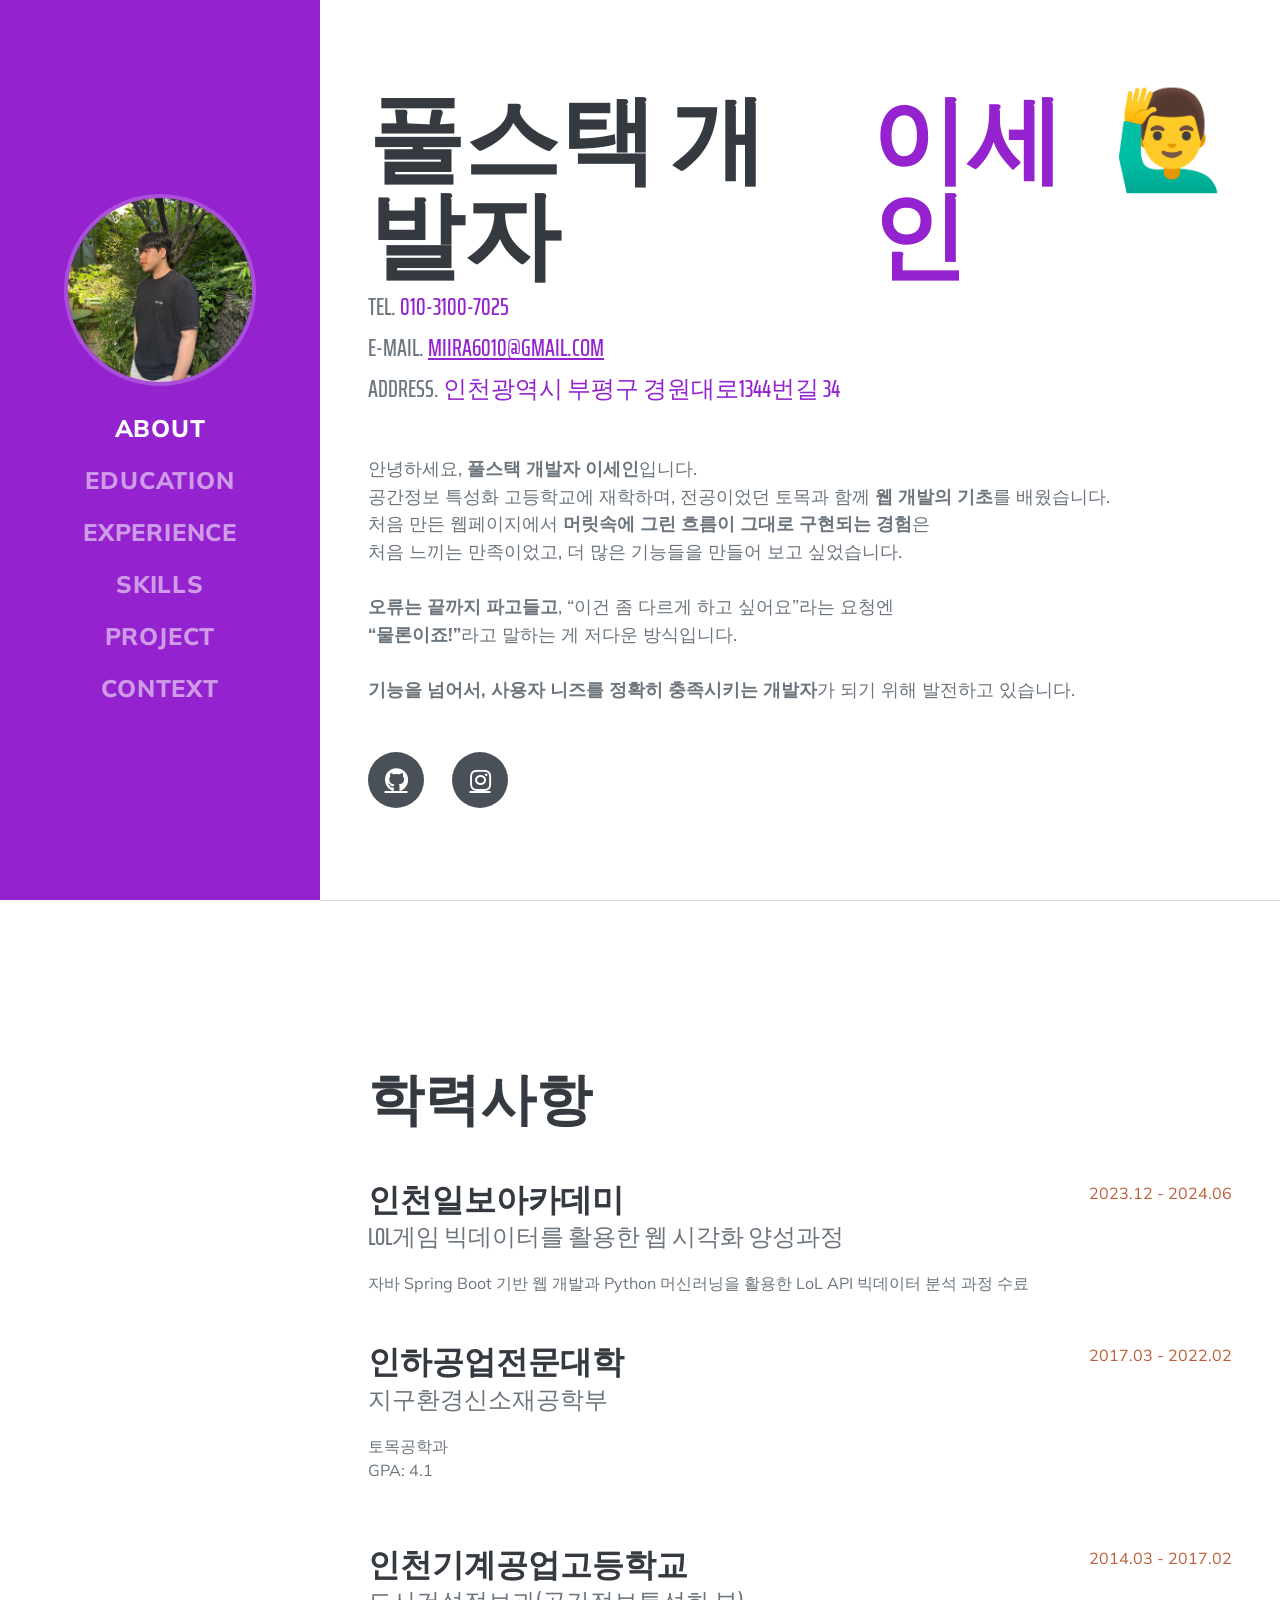
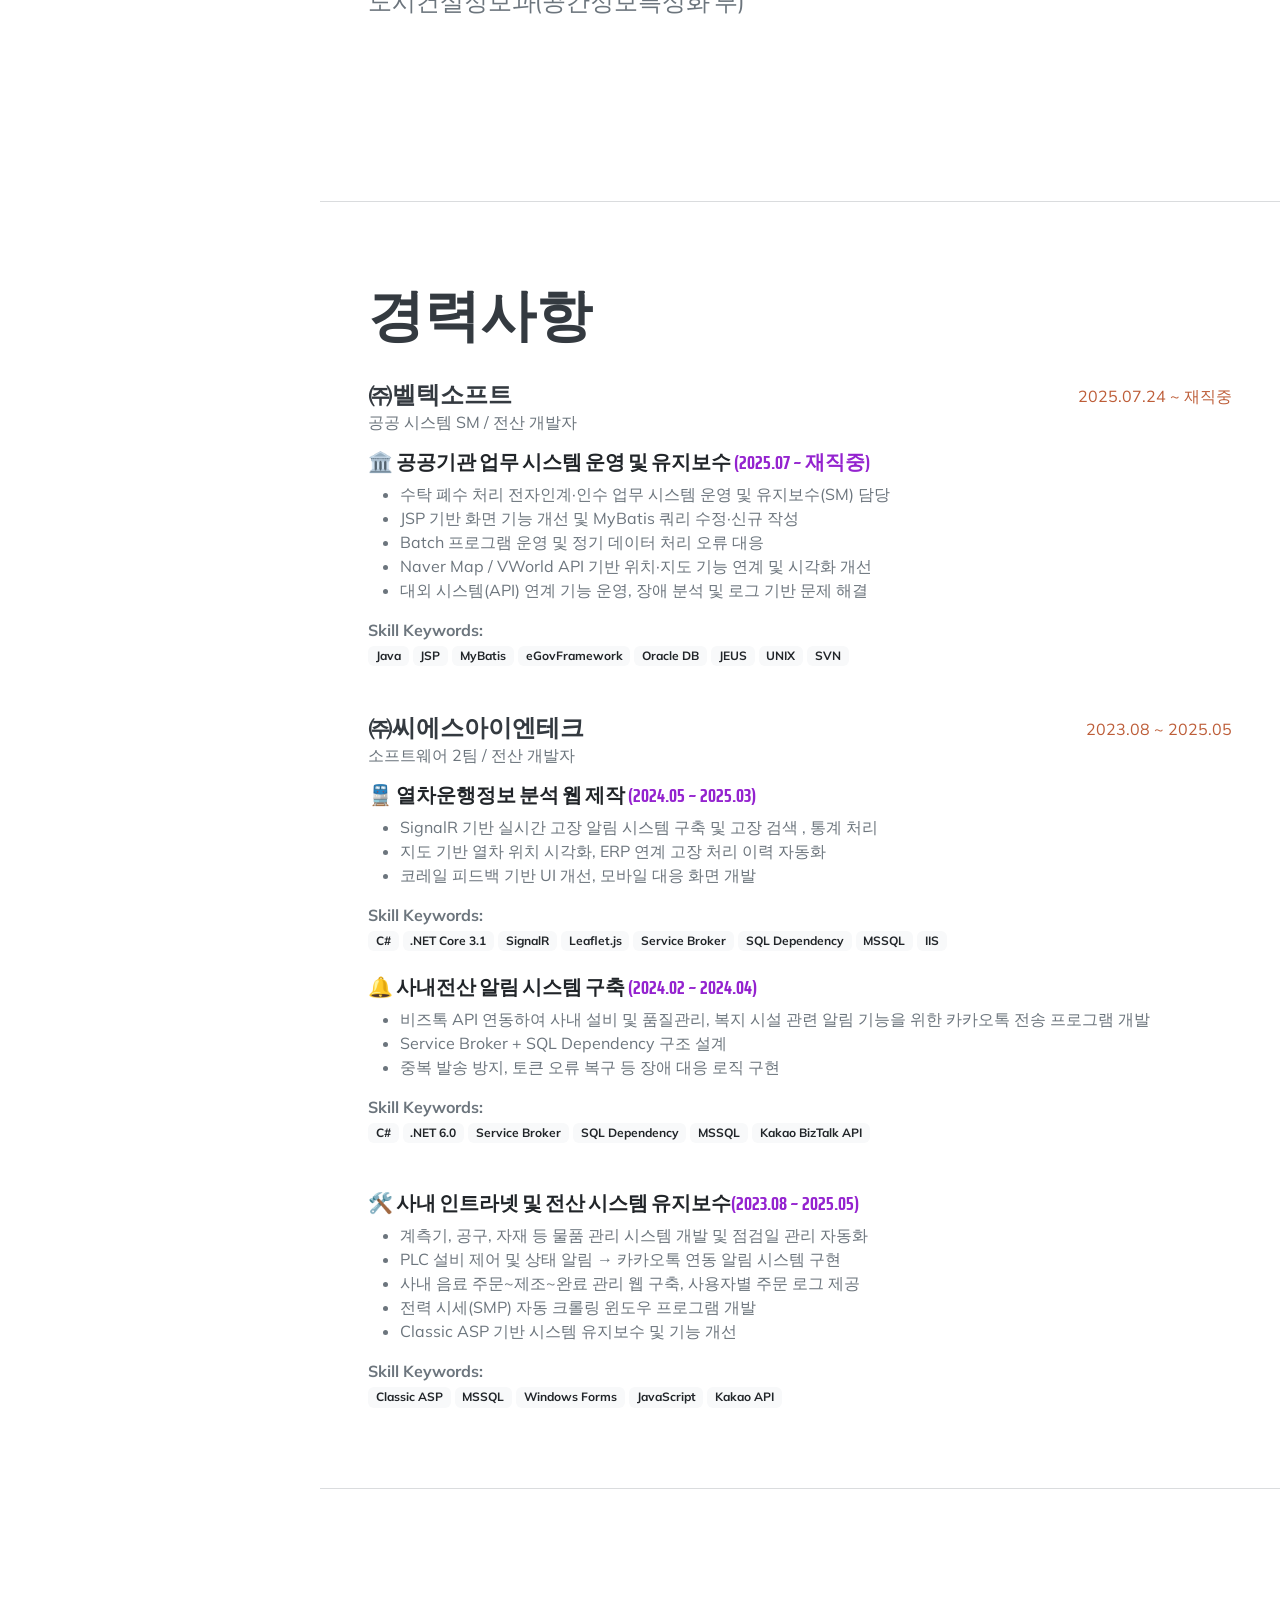
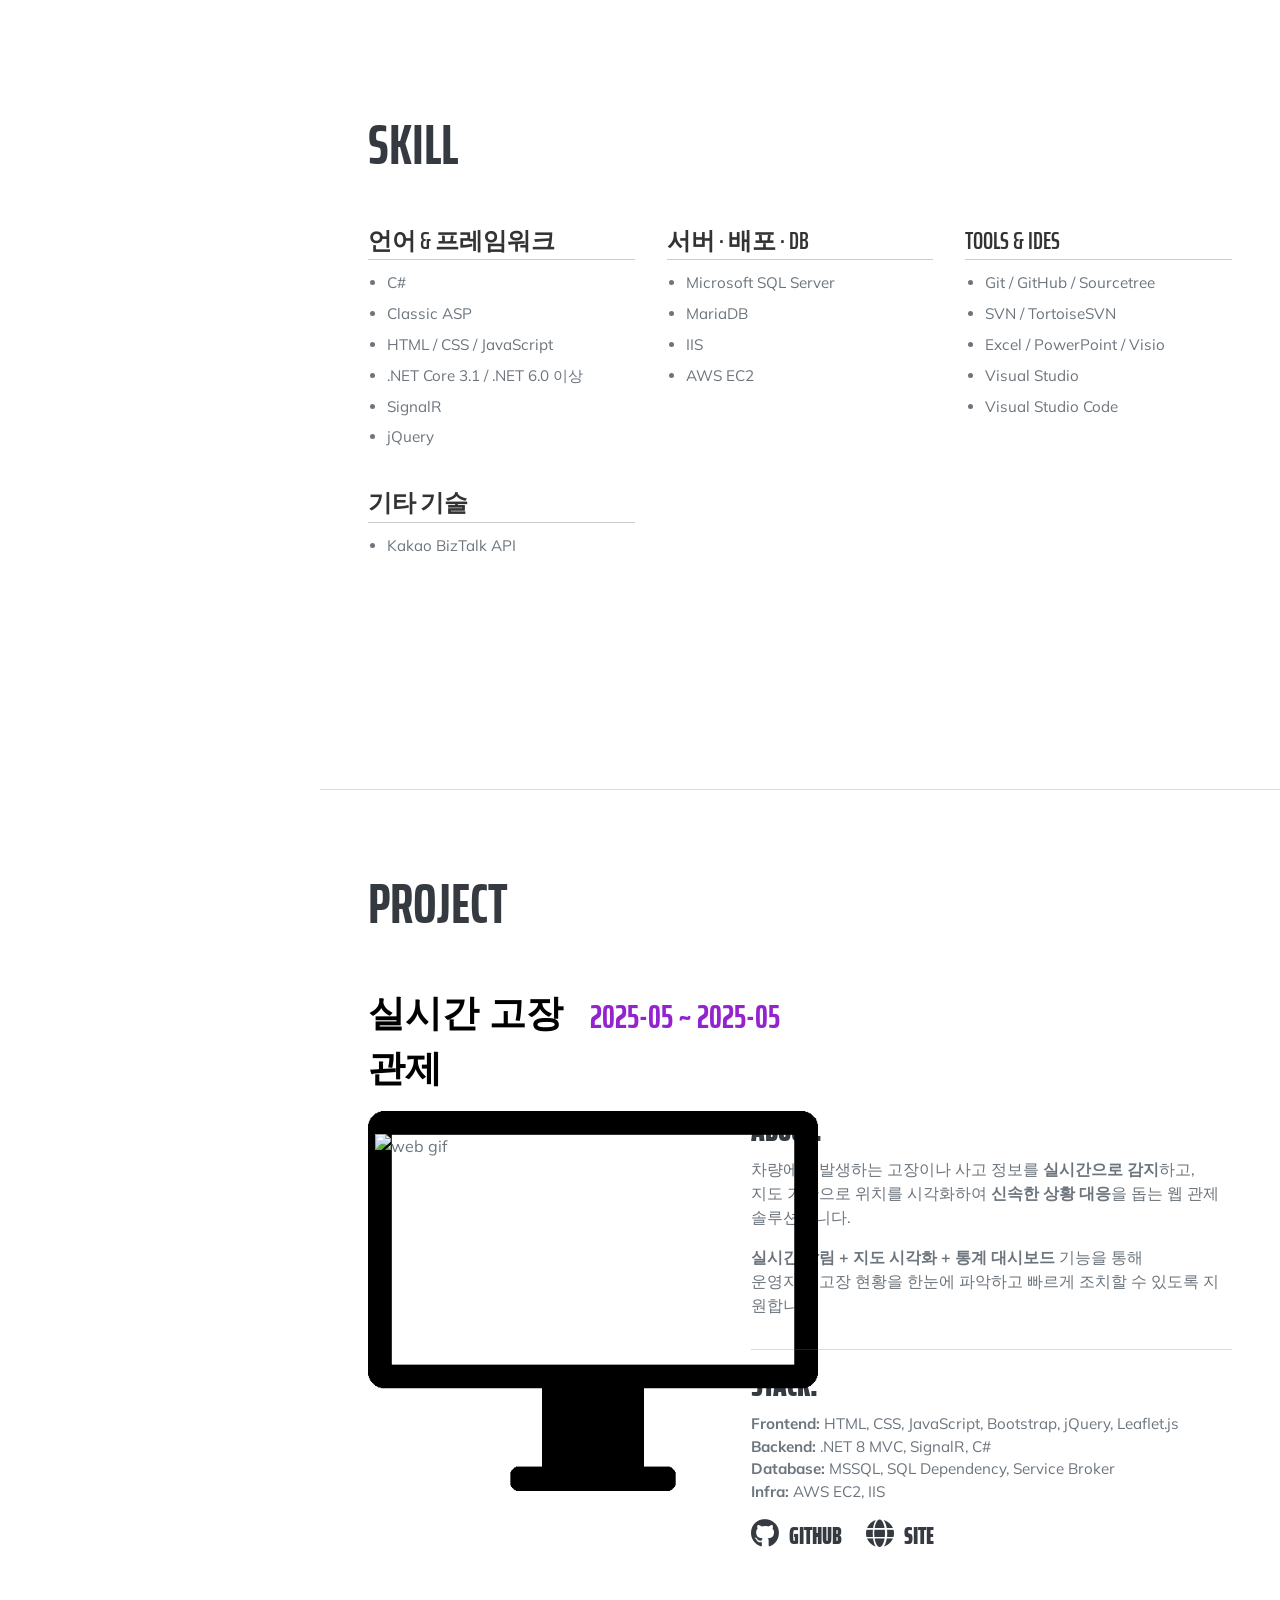
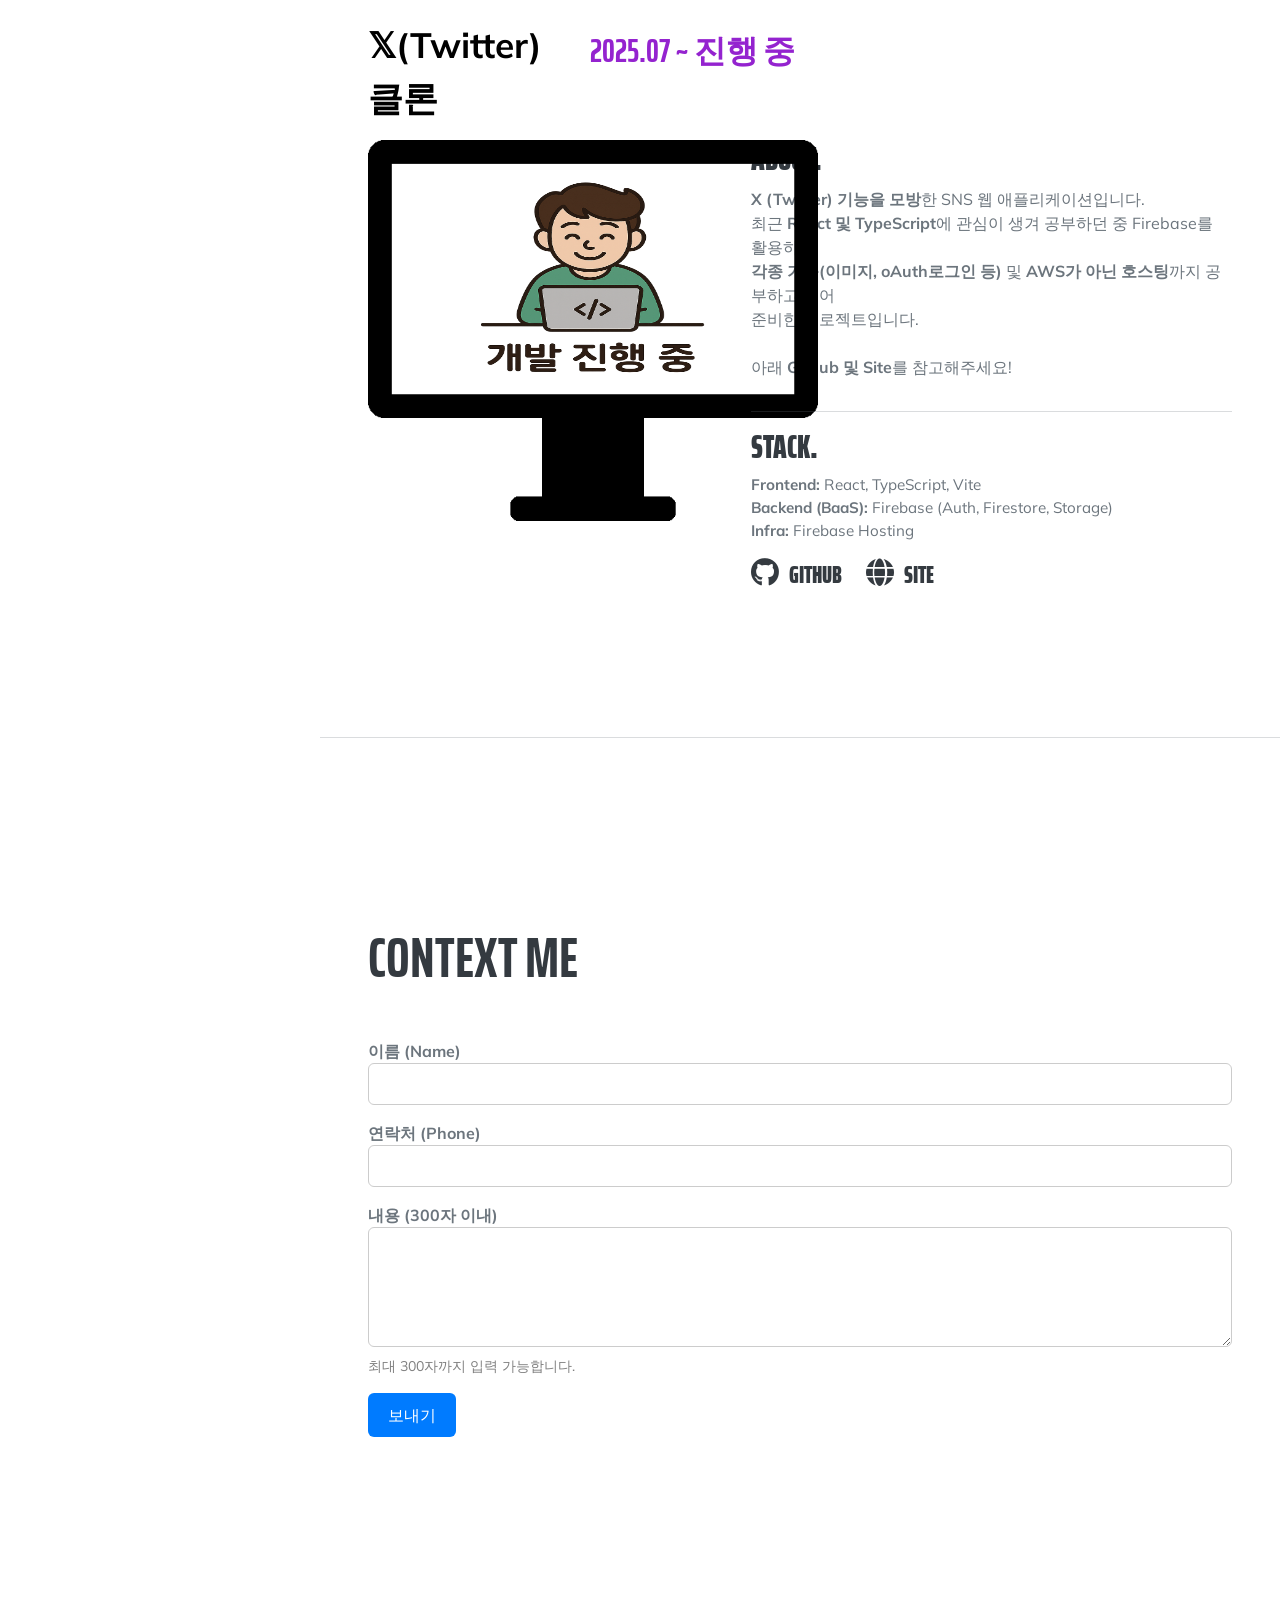
==== commit 72885ca4: "260106 silee - 경력사항 추가 진행" ====
--- a/index.html
+++ b/index.html
@@ -59,7 +59,7 @@
                         <div class="info-item" style="margin-bottom: 5px;">
                             <span class="label">Address.</span>
                             <span class="lable-value">
-                                인천광역시 부평구 경원대로1344번길 34, e편한세상시티 부평 103동 1711호
+                                인천광역시 부평구 경원대로1344번길 34
                             </span>
                         </div>
                     </div>
@@ -131,10 +131,43 @@
             <div class="resume-section-content">
                 <div class="title-exp mb-4 d-flex align-items-center gap-3">
                     <span class="h2 fw-bold">경력사항</span>
-                    <span class="badge bg-secondary fs-5">총 1년 9개월</span>
+                    <!-- <span class="badge bg-secondary fs-5">총 1년 9개월</span> -->
                 </div>
 
                 <!-- 회사 이름 + 기간 -->
+                <div class="mb-5">
+                    <div class="d-flex justify-content-between align-items-center">
+                        <h4 class="fw-bold mb-0">㈜벨텍소프트</h4>
+                        <span class="text-primary">2025.07.24 ~ 재직중</span>
+                    </div>
+
+                    <div class="mb-1 text-muted">공공 시스템 SM / 전산 개발자</div>
+
+                    <!-- 업무 내용 -->
+                    <div class="mt-3">
+                        <h5 class="text-dark">🏛 공공기관 업무 시스템 운영 및 유지보수 <span class="lable-value">(2025.07 ~ 재직중)</span></h5>
+                        <ul>
+                            <li>수탁 폐수 처리 전자인계·인수 업무 시스템 운영 및 유지보수(SM) 담당</li>
+                            <li>JSP 기반 화면 기능 개선 및 MyBatis 쿼리 수정·신규 작성</li>
+                            <li>Batch 프로그램 운영 및 정기 데이터 처리 오류 대응</li>
+                            <li>Naver Map / VWorld API 기반 위치·지도 기능 연계 및 시각화 개선</li>
+                            <li>대외 시스템(API) 연계 기능 운영, 장애 분석 및 로그 기반 문제 해결</li>
+                        </ul>
+
+                        <div class="mt-2">
+                        <strong>Skill Keywords:</strong><br/>
+                        <span class="badge bg-light text-dark">Java</span>
+                        <span class="badge bg-light text-dark">JSP</span>
+                        <span class="badge bg-light text-dark">MyBatis</span>
+                        <span class="badge bg-light text-dark">eGovFramework</span>
+                        <span class="badge bg-light text-dark">Oracle DB</span>
+                        <span class="badge bg-light text-dark">JEUS</span>
+                        <span class="badge bg-light text-dark">UNIX</span>
+                        <span class="badge bg-light text-dark">SVN</span>
+                        </div>
+                    </div>
+                </div>
+
                 <div class="mb-5">
                 <div class="d-flex justify-content-between align-items-center">
                     <h4 class="fw-bold mb-0">㈜씨에스아이엔테크</h4>
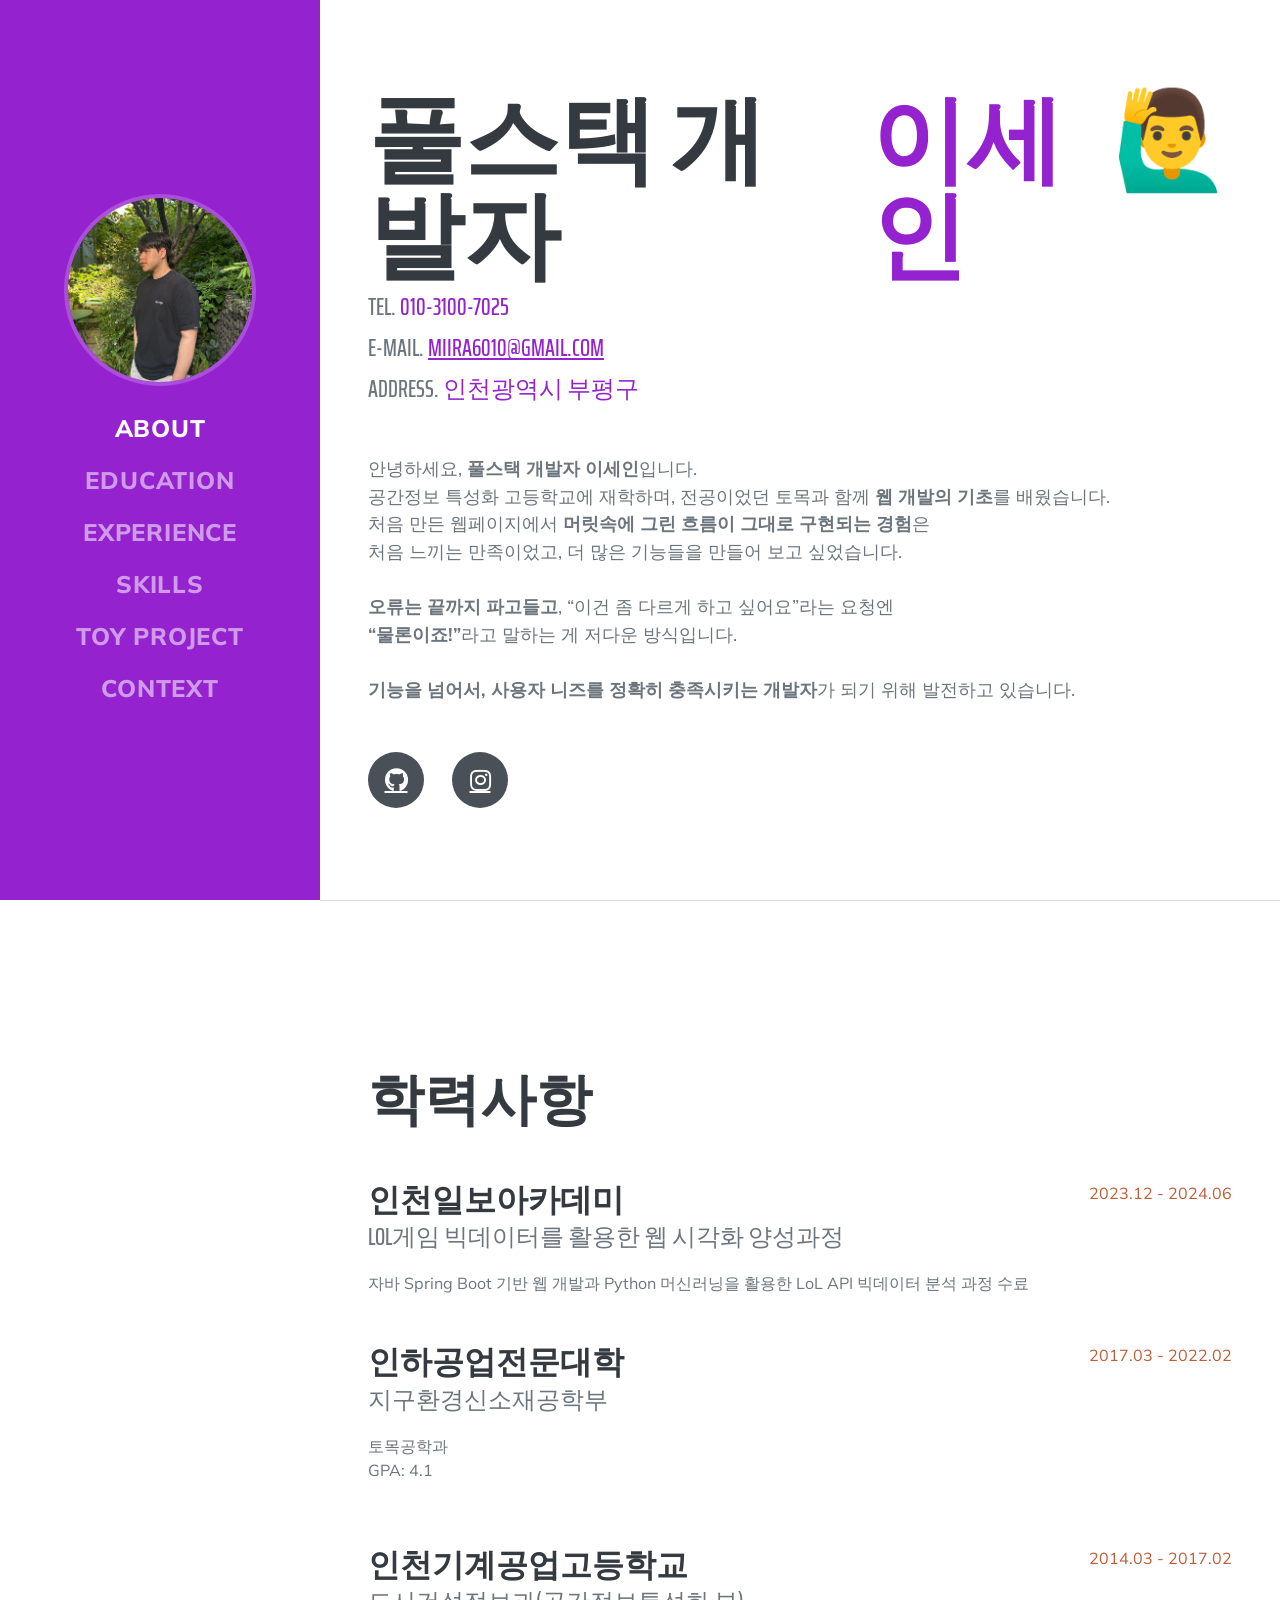
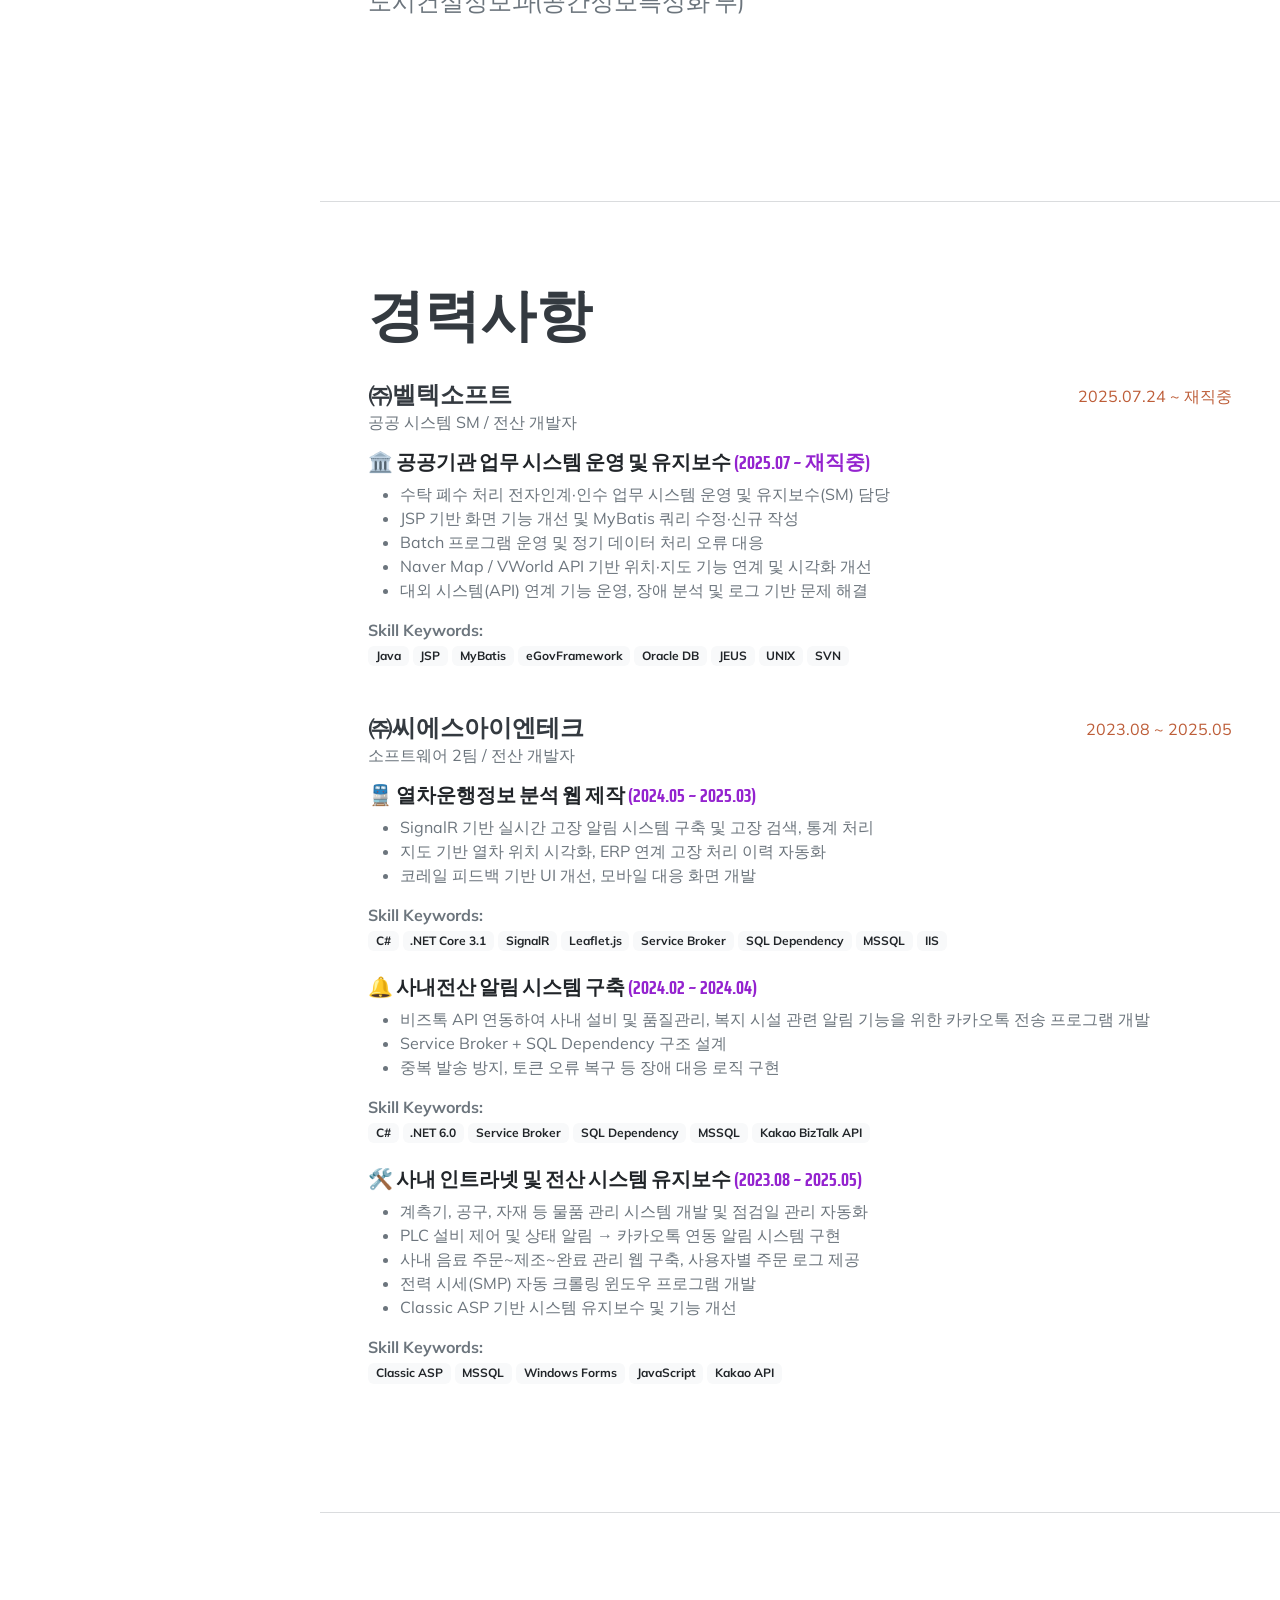
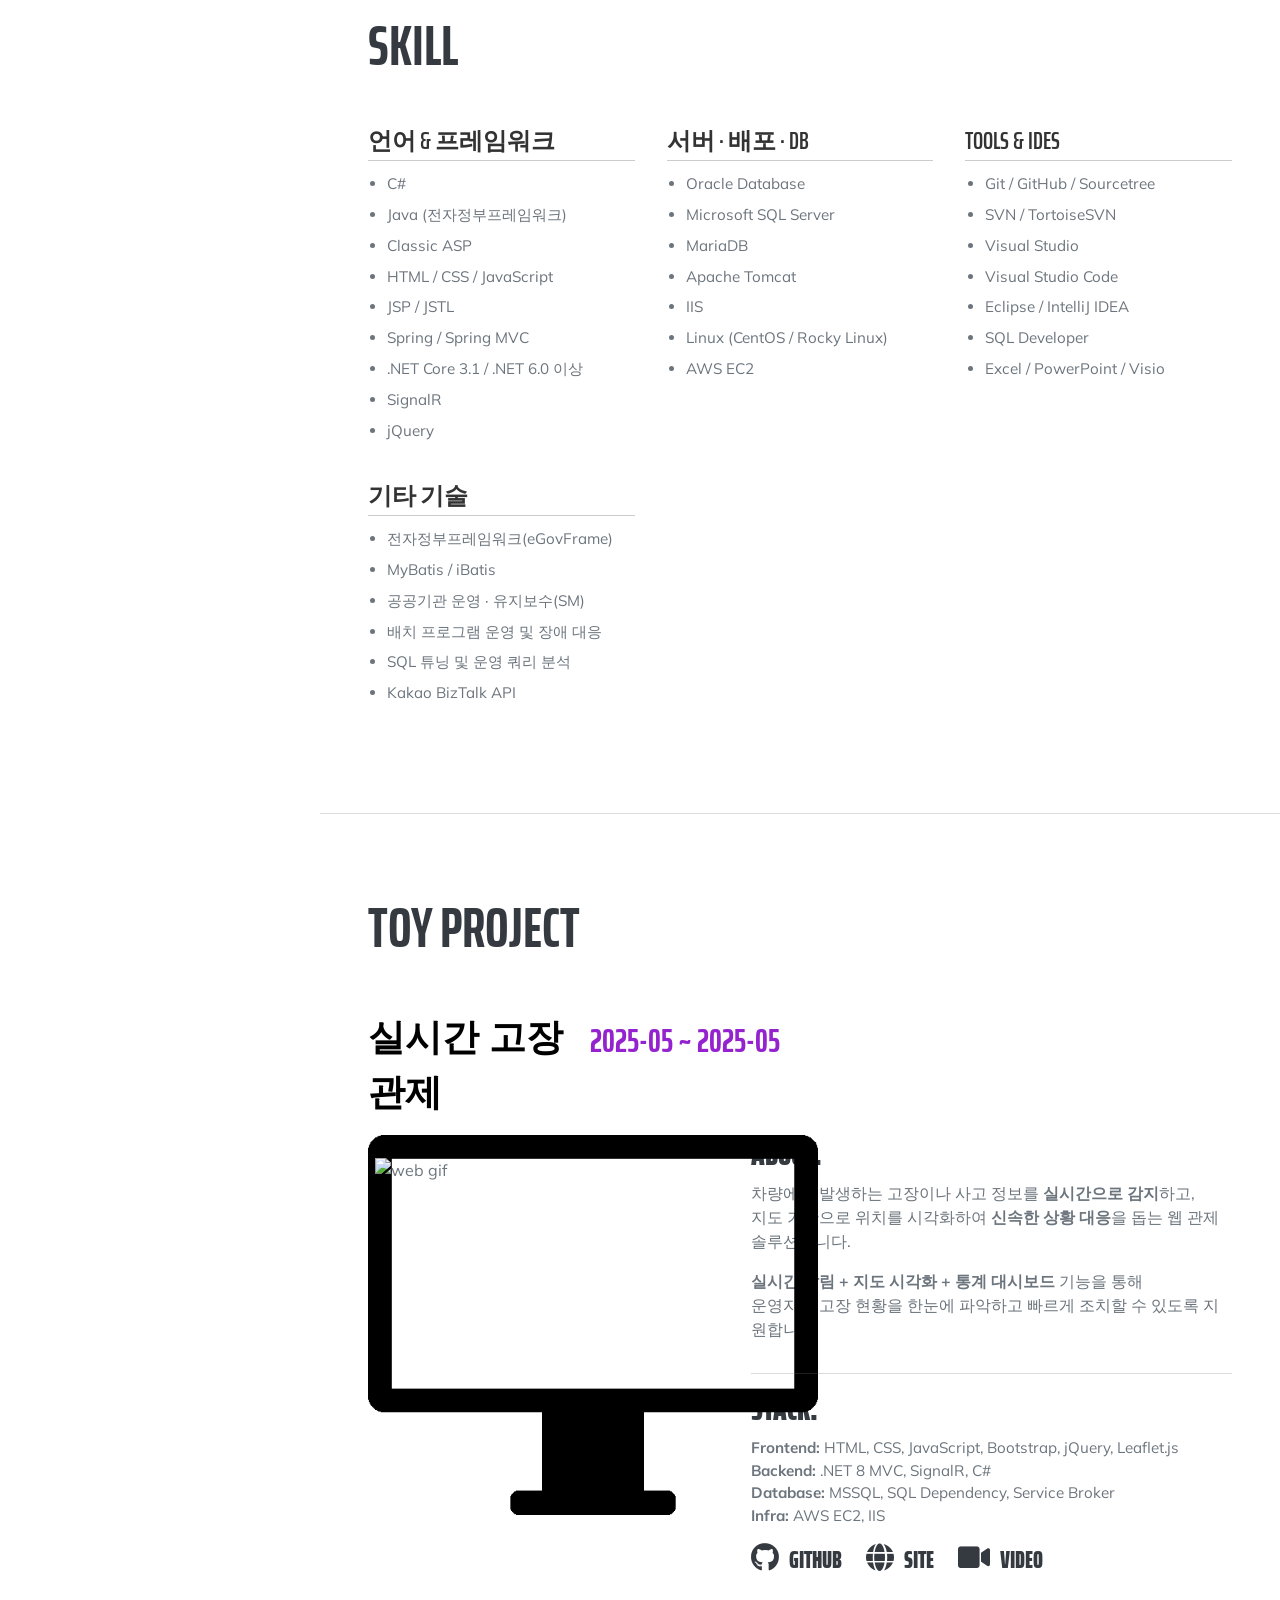
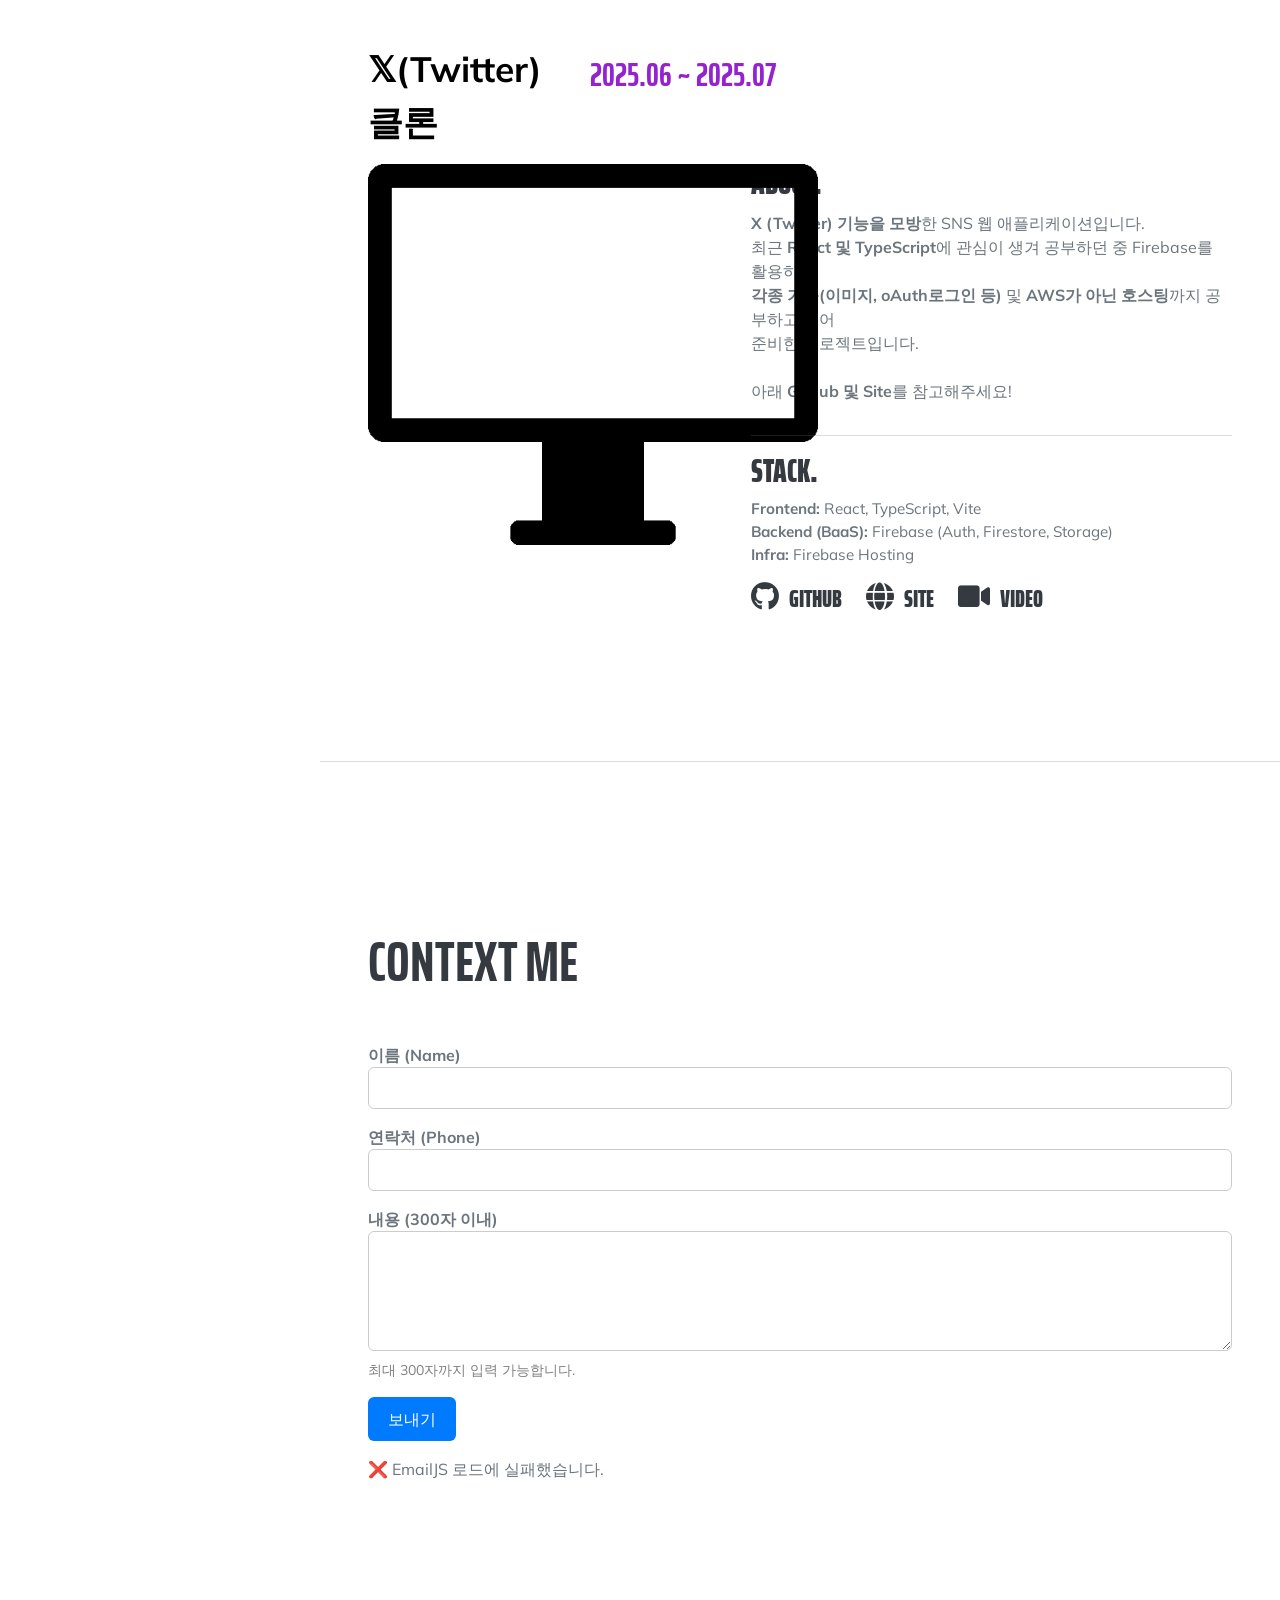
==== commit ee61b880: "260113 silee - 갱신 진행" ====
--- a/index.html
+++ b/index.html
@@ -1,493 +1,849 @@
 <!DOCTYPE html>
 <html lang="en">
-    <head>
-        <meta charset="utf-8" />
-        <meta name="viewport" content="width=device-width, initial-scale=1, shrink-to-fit=no" />
-        <meta name="description" content="" />
-        <meta name="author" content="" />
-        <title>SILEE - 이세인의 포트폴리오</title>
-        <link rel="icon" type="image/x-icon" href="assets/img/favicon.ico" />
-        <!-- Font Awesome icons (free version)-->
-        <script src="https://use.fontawesome.com/releases/v6.3.0/js/all.js" crossorigin="anonymous"></script>
-        <!-- Google fonts-->
-        <link href="https://fonts.googleapis.com/css?family=Saira+Extra+Condensed:500,700" rel="stylesheet" type="text/css" />
-        <link href="https://fonts.googleapis.com/css?family=Muli:400,400i,800,800i" rel="stylesheet" type="text/css" />
-        <!-- Core theme CSS (includes Bootstrap)-->
-        <link href="css/styles.css" rel="stylesheet" />
-        <link rel="stylesheet" href="https://cdnjs.cloudflare.com/ajax/libs/font-awesome/5.15.4/css/all.min.css">
-    </head>
-    <!-- start:: body tag -->
-    <body id="page-top">
-        <!-- start:: Navigation-->
-        <!-- description:: 사이드바 메뉴 추가 및 선택 부-->
-        <nav class="navbar navbar-expand-lg navbar-dark bg-primary fixed-top" id="sideNav">
-            <a class="navbar-brand js-scroll-trigger" href="#page-top">
-                <span class="d-none d-lg-block"><img class="img-fluid img-profile rounded-circle mx-auto mb-2" src="assets/img/사진2.jpg" alt="..." /></span>
+  <head>
+    <meta charset="utf-8" />
+    <meta
+      name="viewport"
+      content="width=device-width, initial-scale=1, shrink-to-fit=no"
+    />
+    <meta name="description" content="" />
+    <meta name="author" content="" />
+    <title>SILEE - 이세인의 포트폴리오</title>
+
+    <link rel="icon" type="image/x-icon" href="assets/img/favicon.ico" />
+
+    <!-- Font Awesome icons -->
+    <script
+      src="https://use.fontawesome.com/releases/v6.3.0/js/all.js"
+      crossorigin="anonymous"
+    ></script>
+
+    <!-- Google fonts-->
+    <link
+      href="https://fonts.googleapis.com/css?family=Saira+Extra+Condensed:500,700"
+      rel="stylesheet"
+      type="text/css"
+    />
+    <link
+      href="https://fonts.googleapis.com/css?family=Muli:400,400i,800,800i"
+      rel="stylesheet"
+      type="text/css"
+    />
+
+    <!-- Core theme CSS (includes Bootstrap)-->
+    <link href="css/styles.css" rel="stylesheet" />
+
+    <!-- (선택) FontAwesome CSS (v5 아이콘 사용 시) -->
+    <link
+      rel="stylesheet"
+      href="https://cdnjs.cloudflare.com/ajax/libs/font-awesome/5.15.4/css/all.min.css"
+    />
+  </head>
+
+  <body id="page-top">
+    <!-- Navigation -->
+    <nav
+      class="navbar navbar-expand-lg navbar-dark bg-primary fixed-top"
+      id="sideNav"
+    >
+      <a class="navbar-brand js-scroll-trigger" href="#page-top">
+        <span class="d-none d-lg-block">
+          <img
+            class="img-fluid img-profile rounded-circle mx-auto mb-2"
+            src="assets/img/사진2.jpg"
+            alt="..."
+          />
+        </span>
+      </a>
+
+      <button
+        class="navbar-toggler"
+        type="button"
+        data-bs-toggle="collapse"
+        data-bs-target="#navbarResponsive"
+        aria-controls="navbarResponsive"
+        aria-expanded="false"
+        aria-label="Toggle navigation"
+      >
+        <span class="navbar-toggler-icon"></span>
+      </button>
+
+      <div
+        class="collapse navbar-collapse"
+        id="navbarResponsive"
+        style="font-size: 1.5rem"
+      >
+        <ul class="navbar-nav">
+          <li class="nav-item">
+            <a class="nav-link js-scroll-trigger" href="#about">About</a>
+          </li>
+          <li class="nav-item">
+            <a class="nav-link js-scroll-trigger" href="#education"
+              >Education</a
+            >
+          </li>
+          <li class="nav-item">
+            <a class="nav-link js-scroll-trigger" href="#experience"
+              >Experience</a
+            >
+          </li>
+          <li class="nav-item">
+            <a class="nav-link js-scroll-trigger" href="#skills">Skills</a>
+          </li>
+          <li class="nav-item">
+            <a class="nav-link js-scroll-trigger" href="#toy-project"
+              >Toy Project</a
+            >
+          </li>
+          <li class="nav-item">
+            <a class="nav-link js-scroll-trigger" href="#context">Context</a>
+          </li>
+        </ul>
+      </div>
+    </nav>
+    <!-- /Navigation -->
+
+    <!-- Page Content -->
+    <div class="container-fluid p-0">
+      <!-- About -->
+      <section class="resume-section" id="about">
+        <div class="resume-section-content">
+          <h1 class="mb-0" style="display: flex">
+            <div class="rand-title-div" style="margin-right: 10px">
+              풀스택 개발자
+            </div>
+            <span class="lable-value">이세인</span> <span>🙋‍♂️</span>
+          </h1>
+
+          <div class="subheading mb-5 contact-info">
+            <div class="info-item" style="margin-bottom: 5px; margin-top: 5px">
+              <span class="label">TEL.</span>
+              <span class="lable-value">010-3100-7025</span>
+            </div>
+            <div class="info-item" style="margin-bottom: 5px">
+              <span class="label">E-mail.</span>
+              <a class="lable-value" href="mailto:miira6010@gmail.com"
+                >miira6010@gmail.com</a
+              >
+            </div>
+            <div class="info-item" style="margin-bottom: 5px">
+              <span class="label">Address.</span>
+              <span class="lable-value">인천광역시 부평구</span>
+            </div>
+          </div>
+
+          <p class="lead mb-5">
+            안녕하세요, <strong>풀스택 개발자 이세인</strong>입니다.<br />
+            공간정보 특성화 고등학교에 재학하며, 전공이었던 토목과 함께
+            <strong>웹 개발의 기초</strong>를 배웠습니다.<br />
+            처음 만든 웹페이지에서
+            <strong>머릿속에 그린 흐름이 그대로 구현되는 경험</strong>은<br />
+            처음 느끼는 만족이었고, 더 많은 기능들을 만들어 보고 싶었습니다.<br /><br />
+
+            <strong>오류는 끝까지 파고들고</strong>, “이건 좀 다르게 하고
+            싶어요”라는 요청엔<br />
+            <strong>“물론이죠!”</strong>라고 말하는 게 저다운 방식입니다.<br /><br />
+
+            <strong
+              >기능을 넘어서, 사용자 니즈를 정확히 충족시키는 개발자</strong
+            >가 되기 위해 발전하고 있습니다.
+          </p>
+
+          <div class="social-icons">
+            <a
+              class="social-icon"
+              href="https://github.com/leesein1"
+              target="_blank"
+              aria-label="GitHub"
+            >
+              <i class="fab fa-github"></i>
             </a>
-            <button class="navbar-toggler" type="button" data-bs-toggle="collapse" data-bs-target="#navbarResponsive" aria-controls="navbarResponsive" aria-expanded="false" aria-label="Toggle navigation"><span class="navbar-toggler-icon"></span></button>
-            <div class="collapse navbar-collapse" id="navbarResponsive" style="font-size: 1.5rem;">
-                <ul class="navbar-nav">
-                    <li class="nav-item"><a class="nav-link js-scroll-trigger" href="#about">About</a></li>
-                    <li class="nav-item"><a class="nav-link js-scroll-trigger" href="#education">Education</a></li>
-                    <li class="nav-item"><a class="nav-link js-scroll-trigger" href="#experience">Experience</a></li>
-                    <li class="nav-item"><a class="nav-link js-scroll-trigger" href="#skills">Skills</a></li>
-                    <li class="nav-item"><a class="nav-link js-scroll-trigger" href="#project">Project</a></li>
-                    <li class="nav-item"><a class="nav-link js-scroll-trigger" href="#context">Context</a></li>
-                </ul>
-            </div>
-        </nav>
-        <!--end:: Navigation-->
-
-        <!-- start:: Page Content-->
-        <div class="container-fluid p-0">
-            <!-- start:: About-->
-            <section class="resume-section" id="about">
-                <div class="resume-section-content">
-                    <h1 class="mb-0" style="display: flex;">
-                        <div class="rand-title-div "style="margin-right:10px;">풀스택 개발자</div>
-                        <span class="lable-value">이세인</span> <span>🙋‍♂️</span>
-                    </h1>
-                    <div class="subheading mb-5 contact-info">
-                        <div class="info-item" style="margin-bottom: 5px; margin-top: 5px;">
-                            <span class="label">TEL.</span>
-                            <span class="lable-value">010-3100-7025</span>
-                        </div>
-                        <div class="info-item" style="margin-bottom: 5px;">
-                            <span class="label">E-mail.</span>
-                            <a class="lable-value" href="mailto:name@email.com">miira6010@gmail.com</a>
-                        </div>
-                        <div class="info-item" style="margin-bottom: 5px;">
-                            <span class="label">Address.</span>
-                            <span class="lable-value">
-                                인천광역시 부평구 경원대로1344번길 34
-                            </span>
-                        </div>
-                    </div>
-
-                    <!-- <p class="lead mb-5">I am experienced in leveraging agile frameworks to provide a robust synopsis for high level overviews. Iterative approaches to corporate strategy foster collaborative thinking to further the overall value proposition.</p> -->
-                    <p class="lead mb-5">
-                        안녕하세요, <strong>풀스택 개발자 이세인</strong>입니다.<br>
-                        공간정보 특성화 고등학교에 재학하며, 전공이었던 토목과 함께 <strong>웹 개발의 기초</strong>를 배웠습니다.<br>
-                        처음 만든 웹페이지에서 <strong>머릿속에 그린 흐름이 그대로 구현되는 경험</strong>은<br>
-                        처음 느끼는 만족이었고, 더 많은 기능들을 만들어 보고 싶었습니다.<br><br>
-                        
-                        <strong>오류는 끝까지 파고들고</strong>, “이건 좀 다르게 하고 싶어요”라는 요청엔<br>
-                        <strong>“물론이죠!”</strong>라고 말하는 게 저다운 방식입니다.<br><br>
-                        
-                        <strong>기능을 넘어서, 사용자 니즈를 정확히 충족시키는 개발자</strong>가 되기 위해 발전하고 있습니다.
-                    </p>
-
-                    <!-- description :: 소셜네트워크 -->
-                    <div class="social-icons">
-                        <!-- GitHub -->
-                        <a class="social-icon" href="https://github.com/leesein1" target="_blank" aria-label="GitHub">
-                        <i class="fab fa-github"></i>
-                        </a>
-
-                        <!-- Instagram -->
-                        <a class="social-icon" href="https://www.instagram.com/se__in?igsh=MW51Znl6d29sOGYxOA%3D%3D&utm_source=qr" target="_blank" aria-label="Instagram">
-                        <i class="fab fa-instagram"></i>
-                        </a>
-                    </div>
+            <a
+              class="social-icon"
+              href="https://www.instagram.com/se__in?igsh=MW51Znl6d29sOGYxOA%3D%3D&utm_source=qr"
+              target="_blank"
+              aria-label="Instagram"
+            >
+              <i class="fab fa-instagram"></i>
+            </a>
+          </div>
+        </div>
+      </section>
+      <!-- /About -->
+
+      <hr class="m-0" />
+
+      <!-- Education -->
+      <section class="resume-section" id="education">
+        <div class="resume-section-content">
+          <h2 class="mb-5">학력사항</h2>
+
+          <div
+            class="d-flex flex-column flex-md-row justify-content-between mb-5"
+          >
+            <div class="flex-grow-1">
+              <h3 class="mb-0">인천일보아카데미</h3>
+              <div class="subheading mb-3">
+                LOL게임 빅데이터를 활용한 웹 시각화 양성과정
+              </div>
+              <div>
+                자바 Spring Boot 기반 웹 개발과 Python 머신러닝을 활용한 LoL API
+                빅데이터 분석 과정 수료
+              </div>
+            </div>
+            <div class="flex-shrink-0">
+              <span class="text-primary">2023.12 - 2024.06</span>
+            </div>
+          </div>
+
+          <div
+            class="d-flex flex-column flex-md-row justify-content-between mb-5"
+          >
+            <div class="flex-grow-1">
+              <h3 class="mb-0">인하공업전문대학</h3>
+              <div class="subheading mb-3">지구환경신소재공학부</div>
+              <div>토목공학과</div>
+              <p>GPA: 4.1</p>
+            </div>
+            <div class="flex-shrink-0">
+              <span class="text-primary">2017.03 - 2022.02</span>
+            </div>
+          </div>
+
+          <div class="d-flex flex-column flex-md-row justify-content-between">
+            <div class="flex-grow-1">
+              <h3 class="mb-0">인천기계공업고등학교</h3>
+              <div class="subheading mb-3">
+                도시건설정보과(공간정보특성화 부)
+              </div>
+            </div>
+            <div class="flex-shrink-0">
+              <span class="text-primary">2014.03 - 2017.02</span>
+            </div>
+          </div>
+        </div>
+      </section>
+      <!-- /Education -->
+
+      <hr class="m-0" />
+
+      <!-- Experience -->
+      <section id="experience" class="resume-section">
+        <div class="resume-section-content">
+          <div class="title-exp mb-4 d-flex align-items-center gap-3">
+            <span class="h2 fw-bold">경력사항</span>
+          </div>
+
+          <!-- (1) 벨텍소프트 -->
+          <div class="mb-5">
+            <div class="d-flex justify-content-between align-items-center">
+              <h4 class="fw-bold mb-0">㈜벨텍소프트</h4>
+              <span class="text-primary">2025.07.24 ~ 재직중</span>
+            </div>
+
+            <div class="mb-1 text-muted">공공 시스템 SM / 전산 개발자</div>
+
+            <div class="mt-3">
+              <h5 class="text-dark">
+                🏛 공공기관 업무 시스템 운영 및 유지보수
+                <span class="lable-value">(2025.07 ~ 재직중)</span>
+              </h5>
+              <ul>
+                <li>
+                  수탁 폐수 처리 전자인계·인수 업무 시스템 운영 및 유지보수(SM)
+                  담당
+                </li>
+                <li>JSP 기반 화면 기능 개선 및 MyBatis 쿼리 수정·신규 작성</li>
+                <li>Batch 프로그램 운영 및 정기 데이터 처리 오류 대응</li>
+                <li>
+                  Naver Map / VWorld API 기반 위치·지도 기능 연계 및 시각화 개선
+                </li>
+                <li>
+                  대외 시스템(API) 연계 기능 운영, 장애 분석 및 로그 기반 문제
+                  해결
+                </li>
+              </ul>
+
+              <div class="mt-2">
+                <strong>Skill Keywords:</strong><br />
+                <span class="badge bg-light text-dark">Java</span>
+                <span class="badge bg-light text-dark">JSP</span>
+                <span class="badge bg-light text-dark">MyBatis</span>
+                <span class="badge bg-light text-dark">eGovFramework</span>
+                <span class="badge bg-light text-dark">Oracle DB</span>
+                <span class="badge bg-light text-dark">JEUS</span>
+                <span class="badge bg-light text-dark">UNIX</span>
+                <span class="badge bg-light text-dark">SVN</span>
+              </div>
+            </div>
+          </div>
+
+          <!-- (2) 씨에스아이엔테크 -->
+          <div class="mb-5">
+            <div class="d-flex justify-content-between align-items-center">
+              <h4 class="fw-bold mb-0">㈜씨에스아이엔테크</h4>
+              <span class="text-primary">2023.08 ~ 2025.05</span>
+            </div>
+            <div class="mb-1 text-muted">소프트웨어 2팀 / 전산 개발자</div>
+
+            <div class="mt-3">
+              <h5 class="text-dark">
+                🚆 열차운행정보 분석 웹 제작
+                <span class="lable-value">(2024.05 ~ 2025.03)</span>
+              </h5>
+              <ul>
+                <li>
+                  SignalR 기반 실시간 고장 알림 시스템 구축 및 고장 검색, 통계
+                  처리
+                </li>
+                <li>
+                  지도 기반 열차 위치 시각화, ERP 연계 고장 처리 이력 자동화
+                </li>
+                <li>코레일 피드백 기반 UI 개선, 모바일 대응 화면 개발</li>
+              </ul>
+
+              <div class="mt-2">
+                <strong>Skill Keywords:</strong><br />
+                <span class="badge bg-light text-dark">C#</span>
+                <span class="badge bg-light text-dark">.NET Core 3.1</span>
+                <span class="badge bg-light text-dark">SignalR</span>
+                <span class="badge bg-light text-dark">Leaflet.js</span>
+                <span class="badge bg-light text-dark">Service Broker</span>
+                <span class="badge bg-light text-dark">SQL Dependency</span>
+                <span class="badge bg-light text-dark">MSSQL</span>
+                <span class="badge bg-light text-dark">IIS</span>
+              </div>
+            </div>
+
+            <div class="mt-4">
+              <h5 class="text-dark">
+                🔔 사내전산 알림 시스템 구축
+                <span class="lable-value">(2024.02 ~ 2024.04)</span>
+              </h5>
+              <ul>
+                <li>
+                  비즈톡 API 연동하여 사내 설비 및 품질관리, 복지 시설 관련 알림
+                  기능을 위한 카카오톡 전송 프로그램 개발
+                </li>
+                <li>Service Broker + SQL Dependency 구조 설계</li>
+                <li>중복 발송 방지, 토큰 오류 복구 등 장애 대응 로직 구현</li>
+              </ul>
+              <div class="mt-2">
+                <strong>Skill Keywords:</strong><br />
+                <span class="badge bg-light text-dark">C#</span>
+                <span class="badge bg-light text-dark">.NET 6.0</span>
+                <span class="badge bg-light text-dark">Service Broker</span>
+                <span class="badge bg-light text-dark">SQL Dependency</span>
+                <span class="badge bg-light text-dark">MSSQL</span>
+                <span class="badge bg-light text-dark">Kakao BizTalk API</span>
+              </div>
+            </div>
+
+            <div class="mt-4">
+              <h5 class="text-dark">
+                🛠 사내 인트라넷 및 전산 시스템 유지보수
+                <span class="lable-value">(2023.08 ~ 2025.05)</span>
+              </h5>
+              <ul>
+                <li>
+                  계측기, 공구, 자재 등 물품 관리 시스템 개발 및 점검일 관리
+                  자동화
+                </li>
+                <li>
+                  PLC 설비 제어 및 상태 알림 → 카카오톡 연동 알림 시스템 구현
+                </li>
+                <li>
+                  사내 음료 주문~제조~완료 관리 웹 구축, 사용자별 주문 로그 제공
+                </li>
+                <li>전력 시세(SMP) 자동 크롤링 윈도우 프로그램 개발</li>
+                <li>Classic ASP 기반 시스템 유지보수 및 기능 개선</li>
+              </ul>
+              <div class="mt-2">
+                <strong>Skill Keywords:</strong><br />
+                <span class="badge bg-light text-dark">Classic ASP</span>
+                <span class="badge bg-light text-dark">MSSQL</span>
+                <span class="badge bg-light text-dark">Windows Forms</span>
+                <span class="badge bg-light text-dark">JavaScript</span>
+                <span class="badge bg-light text-dark">Kakao API</span>
+              </div>
+            </div>
+          </div>
+        </div>
+      </section>
+      <!-- /Experience -->
+
+      <hr class="m-0" />
+
+      <!-- Skills -->
+      <section class="resume-section" id="skills">
+        <div class="resume-section-content">
+          <h2 class="mb-5">SKILL</h2>
+
+          <div class="skills-grid">
+            <div class="skill-category">
+              <h4>언어 & 프레임워크</h4>
+              <ul>
+                <li>C#</li>
+                <li>Java (전자정부프레임워크)</li>
+                <li>Classic ASP</li>
+                <li>HTML / CSS / JavaScript</li>
+                <li>JSP / JSTL</li>
+                <li>Spring / Spring MVC</li>
+                <li>.NET Core 3.1 / .NET 6.0 이상</li>
+                <li>SignalR</li>
+                <li>jQuery</li>
+              </ul>
+            </div>
+
+            <div class="skill-category">
+              <h4>서버 · 배포 · DB</h4>
+              <ul>
+                <li>Oracle Database</li>
+                <li>Microsoft SQL Server</li>
+                <li>MariaDB</li>
+                <li>Apache Tomcat</li>
+                <li>IIS</li>
+                <li>Linux (CentOS / Rocky Linux)</li>
+                <li>AWS EC2</li>
+              </ul>
+            </div>
+
+            <div class="skill-category">
+              <h4>Tools & IDEs</h4>
+              <ul>
+                <li>Git / GitHub / Sourcetree</li>
+                <li>SVN / TortoiseSVN</li>
+                <li>Visual Studio</li>
+                <li>Visual Studio Code</li>
+                <li>Eclipse / IntelliJ IDEA</li>
+                <li>SQL Developer</li>
+                <li>Excel / PowerPoint / Visio</li>
+              </ul>
+            </div>
+
+            <div class="skill-category">
+              <h4>기타 기술</h4>
+              <ul>
+                <li>전자정부프레임워크(eGovFrame)</li>
+                <li>MyBatis / iBatis</li>
+                <li>공공기관 운영 · 유지보수(SM)</li>
+                <li>배치 프로그램 운영 및 장애 대응</li>
+                <li>SQL 튜닝 및 운영 쿼리 분석</li>
+                <li>Kakao BizTalk API</li>
+              </ul>
+            </div>
+          </div>
+        </div>
+      </section>
+      <!-- /Skills -->
+
+      <hr class="m-0" />
+
+      <!-- Toy Project -->
+      <section class="resume-section" id="toy-project">
+        <div class="resume-section-content">
+          <h2 class="mb-5">Toy Project</h2>
+
+          <style>
+            .row-project {
+              margin-bottom: 60px;
+            }
+          </style>
+
+          <!-- 프로젝트 1 -->
+          <div class="row-project">
+            <div class="row mb-3">
+              <div class="col-md-3">
+                <div class="fw-bold" style="font-size: 2.3rem; color: #000">
+                  실시간 고장 관제
                 </div>
-            </section>
-            <!--end:: About-->
-            <hr class="m-0" />
-            <!-- start:: Education-->
-            <section class="resume-section" id="education">
-                <div class="resume-section-content">
-                    <h2 class="mb-5">학력사항</h2>
-                    <div class="d-flex flex-column flex-md-row justify-content-between mb-5">
-                        <div class="flex-grow-1">
-                            <h3 class="mb-0">인천일보아카데미</h3>
-                            <div class="subheading mb-3">LOL게임 빅데이터를 활용한 웹 시각화 양성과정</div>
-                            <div>자바 Spring Boot 기반 웹 개발과 Python 머신러닝을 활용한 LoL API 빅데이터 분석 과정 수료</div>
-                        </div>
-                        <div class="flex-shrink-0"><span class="text-primary">2023.12 - 2024.06</span></div>
-                    </div>
-
-                    <div class="d-flex flex-column flex-md-row justify-content-between mb-5">
-                        <div class="flex-grow-1">
-                            <h3 class="mb-0">인하공업전문대학</h3>
-                            <div class="subheading mb-3">지구환경신소재공학부</div>
-                            <div>토목공학과</div>
-                            <p>GPA: 4.1</p>
-                        </div>
-                        <div class="flex-shrink-0"><span class="text-primary">2017.03 - 2022.02</span></div>
-                    </div>
-                    <div class="d-flex flex-column flex-md-row justify-content-between">
-                        <div class="flex-grow-1">
-                            <h3 class="mb-0">인천기계공업고등학교</h3>
-                            <div class="subheading mb-3">도시건설정보과(공간정보특성화 부)</div>
-                        </div>
-                        <div class="flex-shrink-0"><span class="text-primary">2014.03 - 2017.02</span></div>
-                    </div>
+              </div>
+              <div class="col-md-9" style="margin-top: 13px">
+                <h3 class="lable-value">2025-05 ~ 2025-05</h3>
+              </div>
+            </div>
+
+            <div class="row">
+              <div class="col-md-5">
+                <div style="position: relative; width: 450px">
+                  <img
+                    src="./assets/img/monitor.png"
+                    alt=""
+                    style="width: 100%; display: block"
+                  />
+                  <!-- (선택) 기존 gif 유지 -->
+                  <img
+                    src="./assets/gif/web.gif"
+                    alt="web gif"
+                    style="
+                      position: absolute;
+                      top: 6%;
+                      left: 1.5%;
+                      width: 97%;
+                      height: 61%;
+                      pointer-events: none;
+                    "
+                  />
                 </div>
-            </section>
-            <!-- end:: Educatioh-->
-            <hr class="m-0" />
-            <!-- start:: Experience-->
-            <section id="experience" class="resume-section">
-            <div class="resume-section-content">
-                <div class="title-exp mb-4 d-flex align-items-center gap-3">
-                    <span class="h2 fw-bold">경력사항</span>
-                    <!-- <span class="badge bg-secondary fs-5">총 1년 9개월</span> -->
+              </div>
+
+              <div
+                class="col-md-7"
+                style="
+                  padding-left: 25px;
+                  display: flex;
+                  flex-direction: column;
+                "
+              >
+                <h3><strong>About.</strong></h3>
+                <p>
+                  차량에서 발생하는 고장이나 사고 정보를
+                  <strong>실시간으로 감지</strong>하고, <br />
+                  지도 기반으로 위치를 시각화하여
+                  <strong>신속한 상황 대응</strong>을 돕는 웹 관제 솔루션입니다.
+                </p>
+                <p>
+                  <strong>실시간 알림 + 지도 시각화 + 통계 대시보드</strong>
+                  기능을 통해 <br />
+                  운영자가 고장 현황을 한눈에 파악하고 빠르게 조치할 수 있도록
+                  지원합니다.
+                </p>
+
+                <hr />
+
+                <h3><strong>Stack.</strong></h3>
+                <p style="font-size: 0.95em">
+                  <strong>Frontend:</strong> HTML, CSS, JavaScript, Bootstrap,
+                  jQuery, Leaflet.js<br />
+                  <strong>Backend:</strong> .NET 8 MVC, SignalR, C#<br />
+                  <strong>Database:</strong> MSSQL, SQL Dependency, Service
+                  Broker<br />
+                  <strong>Infra:</strong> AWS EC2, IIS
+                </p>
+
+                <p class="h4">
+                  <a
+                    href="https://github.com/leesein1/FaultMon"
+                    target="_blank"
+                    style="
+                      text-decoration: none;
+                      color: inherit;
+                      margin-right: 20px;
+                    "
+                  >
+                    <i
+                      class="fab fa-github"
+                      style="font-size: 1.2em; margin-right: 6px"
+                    ></i>
+                    <strong>GitHub</strong>
+                  </a>
+
+                  <a
+                    href="http://silee-portfolio1.shop/"
+                    target="_blank"
+                    style="
+                      text-decoration: none;
+                      color: inherit;
+                      margin-right: 20px;
+                    "
+                  >
+                    <i
+                      class="fas fa-globe"
+                      style="font-size: 1.2em; margin-right: 6px"
+                    ></i>
+                    <strong>Site</strong>
+                  </a>
+
+                  <a
+                    href="./assets/video/web.mp4"
+                    target="_blank"
+                    style="text-decoration: none; color: inherit"
+                  >
+                    <i
+                      class="fas fa-video"
+                      style="font-size: 1.2em; margin-right: 6px"
+                    ></i>
+                    <strong>Video</strong>
+                  </a>
+                </p>
+              </div>
+            </div>
+          </div>
+
+          <!-- 프로젝트 2 -->
+          <div class="row-project">
+            <div class="row mb-3">
+              <div class="col-md-3">
+                <div class="fw-bold" style="font-size: 2.2rem; color: #000">
+                  𝕏(Twitter) 클론
                 </div>
-
-                <!-- 회사 이름 + 기간 -->
-                <div class="mb-5">
-                    <div class="d-flex justify-content-between align-items-center">
-                        <h4 class="fw-bold mb-0">㈜벨텍소프트</h4>
-                        <span class="text-primary">2025.07.24 ~ 재직중</span>
-                    </div>
-
-                    <div class="mb-1 text-muted">공공 시스템 SM / 전산 개발자</div>
-
-                    <!-- 업무 내용 -->
-                    <div class="mt-3">
-                        <h5 class="text-dark">🏛 공공기관 업무 시스템 운영 및 유지보수 <span class="lable-value">(2025.07 ~ 재직중)</span></h5>
-                        <ul>
-                            <li>수탁 폐수 처리 전자인계·인수 업무 시스템 운영 및 유지보수(SM) 담당</li>
-                            <li>JSP 기반 화면 기능 개선 및 MyBatis 쿼리 수정·신규 작성</li>
-                            <li>Batch 프로그램 운영 및 정기 데이터 처리 오류 대응</li>
-                            <li>Naver Map / VWorld API 기반 위치·지도 기능 연계 및 시각화 개선</li>
-                            <li>대외 시스템(API) 연계 기능 운영, 장애 분석 및 로그 기반 문제 해결</li>
-                        </ul>
-
-                        <div class="mt-2">
-                        <strong>Skill Keywords:</strong><br/>
-                        <span class="badge bg-light text-dark">Java</span>
-                        <span class="badge bg-light text-dark">JSP</span>
-                        <span class="badge bg-light text-dark">MyBatis</span>
-                        <span class="badge bg-light text-dark">eGovFramework</span>
-                        <span class="badge bg-light text-dark">Oracle DB</span>
-                        <span class="badge bg-light text-dark">JEUS</span>
-                        <span class="badge bg-light text-dark">UNIX</span>
-                        <span class="badge bg-light text-dark">SVN</span>
-                        </div>
-                    </div>
+              </div>
+              <div class="col-md-9" style="margin-top: 13px">
+                <h3 class="lable-value">2025.06 ~ 2025.07</h3>
+              </div>
+            </div>
+
+            <div class="row">
+              <div class="col-md-5">
+                <div style="position: relative; width: 450px">
+                  <img
+                    src="./assets/img/monitor.png"
+                    alt=""
+                    style="width: 100%; display: block"
+                  />
+
+                  <video
+                    src="./assets/video/x-clone.mp4"
+                    autoplay
+                    loop
+                    muted
+                    playsinline
+                    preload="metadata"
+                    style="
+                      position: absolute;
+                      top: 6%;
+                      left: 7.5%;
+                      width: 84%;
+                      height: 52.5%;
+                      object-fit: cover;
+                      pointer-events: none;
+                    "
+                  ></video>
                 </div>
-
-                <div class="mb-5">
-                <div class="d-flex justify-content-between align-items-center">
-                    <h4 class="fw-bold mb-0">㈜씨에스아이엔테크</h4>
-                    <span class="text-primary">2023.08 ~ 2025.05</span>
-                </div>
-                <div class="mb-1 text-muted">소프트웨어 2팀 / 전산 개발자 <span class="badge bg-primary"></span></div>
-
-                <!-- 개별 프로젝트들 -->
-                <div class="mt-3">
-                    <h5 class="text-dark">🚆 열차운행정보 분석 웹 제작 <span class="lable-value">(2024.05 ~ 2025.03)</span></h5>
-                    <ul>
-                        <li>SignalR 기반 실시간 고장 알림 시스템 구축 및 고장 검색 , 통계 처리</li>
-                        <li>지도 기반 열차 위치 시각화, ERP 연계 고장 처리 이력 자동화</li>
-                        <li>코레일 피드백 기반 UI 개선, 모바일 대응 화면 개발</li>
-                    </ul>
-                    <div class="mt-2">
-                    <strong>Skill Keywords:</strong><br/>
-                    <span class="badge bg-light text-dark">C#</span>
-                    <span class="badge bg-light text-dark">.NET Core 3.1</span>
-                    <span class="badge bg-light text-dark">SignalR</span>
-                    <span class="badge bg-light text-dark">Leaflet.js</span>
-                    <span class="badge bg-light text-dark">Service Broker</span>
-                    <span class="badge bg-light text-dark">SQL Dependency</span>
-                    <span class="badge bg-light text-dark">MSSQL</span>
-                    <span class="badge bg-light text-dark">IIS</span>
-                    </div>
-                </div>
-
-                <div class="mt-4">
-                    <h5 class="text-dark">🔔 사내전산 알림 시스템 구축 <span class="lable-value">(2024.02 ~ 2024.04)</span></h5>
-                    <ul>
-                        <li>비즈톡 API 연동하여 사내 설비 및 품질관리, 복지 시설 관련 알림 기능을 위한 카카오톡 전송 프로그램 개발</li>
-                        <li>Service Broker + SQL Dependency 구조 설계</li>
-                        <li>중복 발송 방지, 토큰 오류 복구 등 장애 대응 로직 구현</li>
-                    </ul>
-                    <div class="mt-2">
-                        <strong>Skill Keywords:</strong><br/>
-                        <span class="badge bg-light text-dark">C#</span>
-                        <span class="badge bg-light text-dark">.NET 6.0</span>
-                        <span class="badge bg-light text-dark">Service Broker</span>
-                        <span class="badge bg-light text-dark">SQL Dependency</span>
-                        <span class="badge bg-light text-dark">MSSQL</span>
-                        <span class="badge bg-light text-dark">Kakao BizTalk API</span>
-                    </div>
-                </div>
-            </div>
-
-            <div class="mt-4">
-                <h5 class="text-dark">🛠 사내 인트라넷 및 전산 시스템 유지보수<span class="lable-value">(2023.08 ~ 2025.05)</span></h5>
-                <ul>
-                    <li>계측기, 공구, 자재 등 물품 관리 시스템 개발 및 점검일 관리 자동화</li>
-                    <li>PLC 설비 제어 및 상태 알림 → 카카오톡 연동 알림 시스템 구현</li>
-                    <li>사내 음료 주문~제조~완료 관리 웹 구축, 사용자별 주문 로그 제공</li>
-                    <li>전력 시세(SMP) 자동 크롤링 윈도우 프로그램 개발</li>
-                    <li>Classic ASP 기반 시스템 유지보수 및 기능 개선</li>
-                </ul>
-                <div class="mt-2">
-                    <strong>Skill Keywords:</strong><br/>
-                    <span class="badge bg-light text-dark">Classic ASP</span>
-                    <span class="badge bg-light text-dark">MSSQL</span>
-                    <span class="badge bg-light text-dark">Windows Forms</span>
-                    <span class="badge bg-light text-dark">JavaScript</span>
-                    <span class="badge bg-light text-dark">Kakao API</span>
-                </div>
+              </div>
+
+              <div
+                class="col-md-7"
+                style="
+                  padding-left: 25px;
+                  display: flex;
+                  flex-direction: column;
+                "
+              >
+                <h3><strong>About.</strong></h3>
+                <p>
+                  <strong>X (Twitter) 기능을 모방</strong>한 SNS 웹
+                  애플리케이션입니다.<br />
+                  최근 <strong>React 및 TypeScript</strong>에 관심이 생겨
+                  공부하던 중 Firebase를 활용하여<br />
+                  <strong>각종 기능(이미지, oAuth로그인 등)</strong> 및
+                  <strong>AWS가 아닌 호스팅</strong>까지 공부하고 싶어<br />
+                  준비한 프로젝트입니다.<br /><br />
+                  아래 <strong>Github 및 Site</strong>를 참고해주세요!
+                </p>
+
+                <hr />
+
+                <h3><strong>Stack.</strong></h3>
+                <p style="font-size: 0.95em">
+                  <strong>Frontend:</strong> React, TypeScript, Vite <br />
+                  <strong>Backend (BaaS):</strong> Firebase (Auth, Firestore,
+                  Storage)<br />
+                  <strong>Infra:</strong> Firebase Hosting
+                </p>
+
+                <p class="h4">
+                  <a
+                    href="https://github.com/leesein1/x-clone"
+                    target="_blank"
+                    style="
+                      text-decoration: none;
+                      color: inherit;
+                      margin-right: 20px;
+                    "
+                  >
+                    <i
+                      class="fab fa-github"
+                      style="font-size: 1.2em; margin-right: 6px"
+                    ></i>
+                    <strong>GitHub</strong>
+                  </a>
+
+                  <a
+                    href="https://x-clone-d17bb.web.app"
+                    target="_blank"
+                    style="
+                      text-decoration: none;
+                      color: inherit;
+                      margin-right: 20px;
+                    "
+                  >
+                    <i
+                      class="fas fa-globe"
+                      style="font-size: 1.2em; margin-right: 6px"
+                    ></i>
+                    <strong>Site</strong>
+                  </a>
+
+                  <a
+                    href="./assets/video/x-clone.mp4"
+                    target="_blank"
+                    style="text-decoration: none; color: inherit"
+                  >
+                    <i
+                      class="fas fa-video"
+                      style="font-size: 1.2em; margin-right: 6px"
+                    ></i>
+                    <strong>Video</strong>
+                  </a>
+                </p>
+              </div>
+            </div>
+          </div>
         </div>
-            </section>
-
-
-            <!-- end:: Experience-->
-            <hr class="m-0" />
-            <!-- Skills-->
-            <section class="resume-section" id="skills">
-            <div class="resume-section-content">
-                <h2 class="mb-5">SKILL</h2>
-                <div class="skills-grid">
-                    <div class="skill-category">
-                        <h4>언어 & 프레임워크</h4>
-                        <ul>
-                            <li>C#</li>
-                            <li>Classic ASP</li>
-                            <li>HTML / CSS / JavaScript</li>
-                            <li>.NET Core 3.1 / .NET 6.0 이상</li>
-                            <li>SignalR</li>
-                            <li>jQuery</li>
-                        </ul>
-                    </div>
-
-                    <div class="skill-category">
-                        <h4>서버 · 배포 · DB</h4>
-                        <ul>
-                            <li>Microsoft SQL Server</li>
-                            <li>MariaDB</li>
-                            <li>IIS</li>
-                            <li>AWS EC2</li>
-                        </ul>
-                    </div>
-
-                    <div class="skill-category">
-                        <h4>Tools & IDEs</h4>
-                        <ul>
-                            <li>Git / GitHub / Sourcetree</li>
-                            <li>SVN / TortoiseSVN</li>
-                            <li>Excel / PowerPoint / Visio</li>
-                            <li>Visual Studio</li>
-                            <li>Visual Studio Code</li>
-                        </ul>
-                    </div>
-                    <div class="skill-category">
-                        <h4>기타 기술</h4>
-                        <ul>
-                            <li>Kakao BizTalk API</li>
-                        </ul>
-                    </div>
-                </div>
-            </div>
-            </section>
-
-            <hr class="m-0" />
-            <!-- start:: Project-->
-            <section class="resume-section" id="project">
-                <div class="resume-section-content">
-                    <h2 class="mb-5">Project</h2>
-
-                    <div class="row-project">
-                        <div class="row mb-3">
-                            <div class="col-md-3">
-                                <div class="fw-bold" style="font-size: 2.3rem; color:#000; ">실시간 고장 관제</div>
-                            </div>
-                            <div class="col-md-9" style="margin-top:13px;"> 
-                                <h3 class="lable-value">2025-05 ~ 2025-05</h3>
-                            </div>
-                        </div>
-                        <div class="row">
-                            <div class="col-md-5">
-                                <div style="position: relative; width: 450px;">
-                                    <!-- 모니터 배경 이미지 -->
-                                    <img src="./assets/img/monitor.png" alt="" style="width: 100%; display: block;">
-                                    <!-- 모니터 안에 들어갈 GIF -->
-                                    <img src="./assets/gif/web.gif" alt="web gif" style="position: absolute; top: 6%; left: 1.5%; width: 97%; height: 61%; pointer-events: none;">
-                                </div>
-                            </div>
-                            <div class="col-md-7" style="padding-left:25px; display: flex; flex-direction: column;">
-                                <h3><strong>About.</strong></h3>
-                                <p>
-                                    차량에서 발생하는 고장이나 사고 정보를 <strong>실시간으로 감지</strong>하고, <br>
-                                    지도 기반으로 위치를 시각화하여 <strong>신속한 상황 대응</strong>을 돕는 웹 관제 솔루션입니다.
-                                </p>
-                                <p>
-                                    <strong>실시간 알림 + 지도 시각화 + 통계 대시보드</strong> 기능을 통해 <br>
-                                    운영자가 고장 현황을 한눈에 파악하고 빠르게 조치할 수 있도록 지원합니다.
-                                </p>
-                                <hr>
-                                <h3><strong>Stack.</strong></h3>
-                                <p style="font-size: 0.95em;">
-                                    <strong>Frontend:</strong> HTML, CSS, JavaScript, Bootstrap, jQuery, Leaflet.js<br>
-                                    <strong>Backend:</strong> .NET 8 MVC, SignalR, C#<br>
-                                    <strong>Database:</strong> MSSQL, SQL Dependency, Service Broker<br>
-                                    <strong>Infra:</strong> AWS EC2, IIS
-                                </p>
-                                <p class="h4">
-                                    <a href="https://github.com/leesein1/FaultMon" target="_blank" style="text-decoration: none; color: inherit; margin-right: 20px;">
-                                        <i class="fab fa-github" style="font-size: 1.2em; margin-right: 6px;"></i>
-                                        <strong>GitHub</strong>
-                                    </a>
-                                    <a href="http://silee-portfolio1.shop/" target="_blank" style="text-decoration: none; color: inherit;">
-                                        <i class="fas fa-globe" style="font-size: 1.2em; margin-right: 6px;"></i>
-                                        <strong>Site</strong>
-                                    </a>
-                                </p>
-                            </div>
-                        </div>
-                    </div class="row-project">
-                    <style>
-                        .row-project{
-                            margin-bottom: 60px;
-                        }
-                    </style>
-                    <div class="row-project">
-                        <div class="row mb-3">
-                            <div class="col-md-3">
-                                <div class="fw-bold" style="font-size: 2.2rem; color:#000;">𝕏(Twitter) 클론</div>
-                            </div>
-                            <div class="col-md-9" style="margin-top:13px;"> 
-                                <h3 class="lable-value">2025.07 ~ 진행 중</h3>
-                            </div>
-                        </div>
-                        <div class="row">
-                            <div class="col-md-5">
-                                <div style="position: relative; width: 450px;">
-                                    <img src="./assets/img/monitor.png" alt="" style="width: 100%; display: block;">
-                                    <img src="./assets/img/dev.png" alt="x-dev gif" style="position: absolute; top: 7%; left: 15%; width: 70%; height: 61%; pointer-events: none;">
-                                </div>
-                            </div>
-                            <div class="col-md-7" style="padding-left:25px; display: flex; flex-direction: column;">
-                                <h3><strong>About.</strong></h3>
-                                <p>
-                                    <strong>X (Twitter) 기능을 모방</strong>한 SNS 웹 애플리케이션입니다.<br>
-                                    최근 <strong>React 및 TypeScript</strong>에 관심이 생겨 공부하던 중 Firebase를 활용하여<br>
-                                    <strong>각종 기능(이미지, oAuth로그인 등)</strong> 및 <strong>AWS가 아닌 호스팅</strong>까지 공부하고 싶어<br>
-                                    준비한 프로젝트입니다.<br>
-                                    <br>아래 <strong>Github 및 Site</strong>를 참고해주세요! 
-                                <hr>
-                                <h3><strong>Stack.</strong></h3>
-                                <p style="font-size: 0.95em;">
-                                    <strong>Frontend:</strong> React, TypeScript, Vite <br>
-                                    <strong>Backend (BaaS):</strong> Firebase (Auth, Firestore, Storage)<br>
-                                    <strong>Infra:</strong> Firebase Hosting
-                                </p>
-                                <p class="h4">
-                                    <a href="https://github.com/leesein1/x-clone" target="_blank" style="text-decoration: none; color: inherit; margin-right: 20px;">
-                                        <i class="fab fa-github" style="font-size: 1.2em; margin-right: 6px;"></i>
-                                        <strong>GitHub</strong>
-                                    </a>
-                                    <a href="https://x-clone-d17bb.web.app" target="_blank" style="text-decoration: none; color: inherit;">
-                                        <i class="fas fa-globe" style="font-size: 1.2em; margin-right: 6px;"></i>
-                                        <strong>Site</strong>
-                                    </a>
-                                </p>
-                            </div>
-                        </div>
-                    </div>
-
-                </div>
-            </section>
-            <hr class="m-0" />
-            <!-- end:: Project-->
-            <!-- Context-->
-            <section class="resume-section" id="context">
-            <div class="resume-section-content">
-                <h2 class="mb-5">Context Me</h2>
-
-                <form id="contact-form">
-                <div style="margin-bottom: 1rem;">
-                    <label for="name" style="display:block; font-weight:bold;">이름 (Name)</label>
-                    <input type="text" id="name" name="name" required 
-                        style="width:100%; padding:8px; border-radius:6px; border:1px solid #ccc;">
-                </div>
-
-                <div style="margin-bottom: 1rem;">
-                    <label for="phone" style="display:block; font-weight:bold;">연락처 (Phone)</label>
-                    <input type="tel" id="phone" name="phone" required 
-                        style="width:100%; padding:8px; border-radius:6px; border:1px solid #ccc;">
-                </div>
-
-                <div style="margin-bottom: 1rem;">
-                    <label for="message" style="display:block; font-weight:bold;">내용 (300자 이내)</label>
-                    <textarea id="message" name="message" maxlength="300" required 
-                            style="width:100%; padding:8px; border-radius:6px; border:1px solid #ccc; height:120px;"></textarea>
-                    <small style="color:gray;">최대 300자까지 입력 가능합니다.</small>
-                </div>
-                
-                <input type="hidden" id="current_time" name="time">
-
-                <button type="submit" 
-                        style="background-color:#007BFF; color:white; border:none; padding:10px 20px; border-radius:6px; cursor:pointer;">
-                    보내기
-                </button>
-                </form>
-
-                <p id="result-message" style="margin-top:1rem;"></p>
-            </div>
-            </section>
+      </section>
+      <!-- /Toy Project -->
+
+      <hr class="m-0" />
+
+      <!-- Contact -->
+      <section class="resume-section" id="context">
+        <div class="resume-section-content">
+          <h2 class="mb-5">Context Me</h2>
+
+          <form id="contact-form">
+            <div style="margin-bottom: 1rem">
+              <label for="name" style="display: block; font-weight: bold"
+                >이름 (Name)</label
+              >
+              <input
+                type="text"
+                id="name"
+                name="name"
+                required
+                style="
+                  width: 100%;
+                  padding: 8px;
+                  border-radius: 6px;
+                  border: 1px solid #ccc;
+                "
+              />
+            </div>
+
+            <div style="margin-bottom: 1rem">
+              <label for="phone" style="display: block; font-weight: bold"
+                >연락처 (Phone)</label
+              >
+              <input
+                type="tel"
+                id="phone"
+                name="phone"
+                required
+                style="
+                  width: 100%;
+                  padding: 8px;
+                  border-radius: 6px;
+                  border: 1px solid #ccc;
+                "
+              />
+            </div>
+
+            <div style="margin-bottom: 1rem">
+              <label for="message" style="display: block; font-weight: bold"
+                >내용 (300자 이내)</label
+              >
+              <textarea
+                id="message"
+                name="message"
+                maxlength="300"
+                required
+                style="
+                  width: 100%;
+                  padding: 8px;
+                  border-radius: 6px;
+                  border: 1px solid #ccc;
+                  height: 120px;
+                "
+              ></textarea>
+              <small style="color: gray">최대 300자까지 입력 가능합니다.</small>
+            </div>
+
+            <input type="hidden" id="current_time" name="time" />
+
+            <button
+              type="submit"
+              style="
+                background-color: #007bff;
+                color: white;
+                border: none;
+                padding: 10px 20px;
+                border-radius: 6px;
+                cursor: pointer;
+              "
+            >
+              보내기
+            </button>
+          </form>
+
+          <p id="result-message" style="margin-top: 1rem"></p>
         </div>
-        <!--end:: Page Content-->
-        <!-- Bootstrap core JS-->
-        <script src="https://cdn.jsdelivr.net/npm/bootstrap@5.2.3/dist/js/bootstrap.bundle.min.js"></script>
-        <!-- Core theme JS-->
-        <script src="js/scripts.js"></script>
-
-        <!-- jQuery -->
-        <script src="https://code.jquery.com/jquery-3.7.1.min.js"></script>
-
-        <!-- jQuery -->
-        <script src="https://code.jquery.com/jquery-3.7.1.min.js"></script>
-
-        <!-- EmailJS v3 (UMD 방식, 완전 지원되는 방식) -->
-        <script src="https://cdn.emailjs.com/dist/email.min.js"></script>
-
-        <script>
-        $(document).ready(function () {
-            // ✅ EmailJS 초기화 (Public Key 삽입)
-            emailjs.init("2gYnAmxvmq0x22uV1");
-
-            $('#contact-form').on('submit', function (e) {
-            e.preventDefault();
-
-            // 1. 현재 시간 생성
-            const now = new Date();
-            const formattedTime = now.toLocaleString('ko-KR', {
-                timeZone: 'Asia/Seoul',
-                year: 'numeric',
-                month: '2-digit',
-                day: '2-digit',
-                hour: '2-digit',
-                minute: '2-digit',
-                second: '2-digit'
-            });
-
-            // 2. hidden input에 값 넣기
-            $('#current_time').val(formattedTime);
-
-            // 3. 이메일 전송
-            const form = this;
-            emailjs.sendForm('silee_resume', 'template_qgo2idm', form)
-                .then(function () {
-                $('#result-message').text("✅ 메시지가 성공적으로 전송되었습니다.");
-                alert(
-                    "📨 소중한 연락 감사드립니다.\n\n" +
-                    "확인 후 빠르게 연락드리겠습니다.\n" +
-                    "좋은 하루 보내세요! :D"
-                );
-                }, function (error) {
-                console.error("❌ EmailJS 오류:", error);
-                $('#result-message').text("❌ 전송에 실패했습니다. 콘솔을 확인해주세요.");
-                });
-
-            form.reset();
-            });
+      </section>
+      <!-- /Contact -->
+    </div>
+    <!-- /Page Content -->
+
+    <!-- Bootstrap core JS-->
+    <script src="https://cdn.jsdelivr.net/npm/bootstrap@5.2.3/dist/js/bootstrap.bundle.min.js"></script>
+
+    <!-- Core theme JS-->
+    <script src="js/scripts.js"></script>
+
+    <!-- jQuery (중복 제거: 1회만) -->
+    <script src="https://code.jquery.com/jquery-3.7.1.min.js"></script>
+
+    <!-- EmailJS v3 (UMD) -->
+    <script src="https://cdn.emailjs.com/dist/email.min.js"></script>
+
+    <script>
+      $(document).ready(function () {
+        // EmailJS 로드 방어
+        if (window.emailjs) {
+          emailjs.init("2gYnAmxvmq0x22uV1");
+        } else {
+          console.error("EmailJS 로드 실패");
+          $("#result-message").text("❌ EmailJS 로드에 실패했습니다.");
+          return;
+        }
+
+        $("#contact-form").on("submit", function (e) {
+          e.preventDefault();
+
+          const now = new Date();
+          const formattedTime = now.toLocaleString("ko-KR", {
+            timeZone: "Asia/Seoul",
+            year: "numeric",
+            month: "2-digit",
+            day: "2-digit",
+            hour: "2-digit",
+            minute: "2-digit",
+            second: "2-digit",
+          });
+
+          $("#current_time").val(formattedTime);
+
+          const form = this;
+
+          emailjs.sendForm("silee_resume", "template_qgo2idm", form).then(
+            function () {
+              $("#result-message").text(
+                "✅ 메시지가 성공적으로 전송되었습니다."
+              );
+              alert(
+                "📨 소중한 연락 감사드립니다.\n\n" +
+                  "확인 후 빠르게 연락드리겠습니다.\n" +
+                  "좋은 하루 보내세요! :D"
+              );
+              form.reset();
+            },
+            function (error) {
+              console.error("❌ EmailJS 오류:", error);
+              $("#result-message").text(
+                "❌ 전송에 실패했습니다. 콘솔을 확인해주세요."
+              );
+            }
+          );
         });
-        </script>
-    </body>
-    <!-- end:: body tag -->
+      });
+    </script>
+  </body>
 </html>
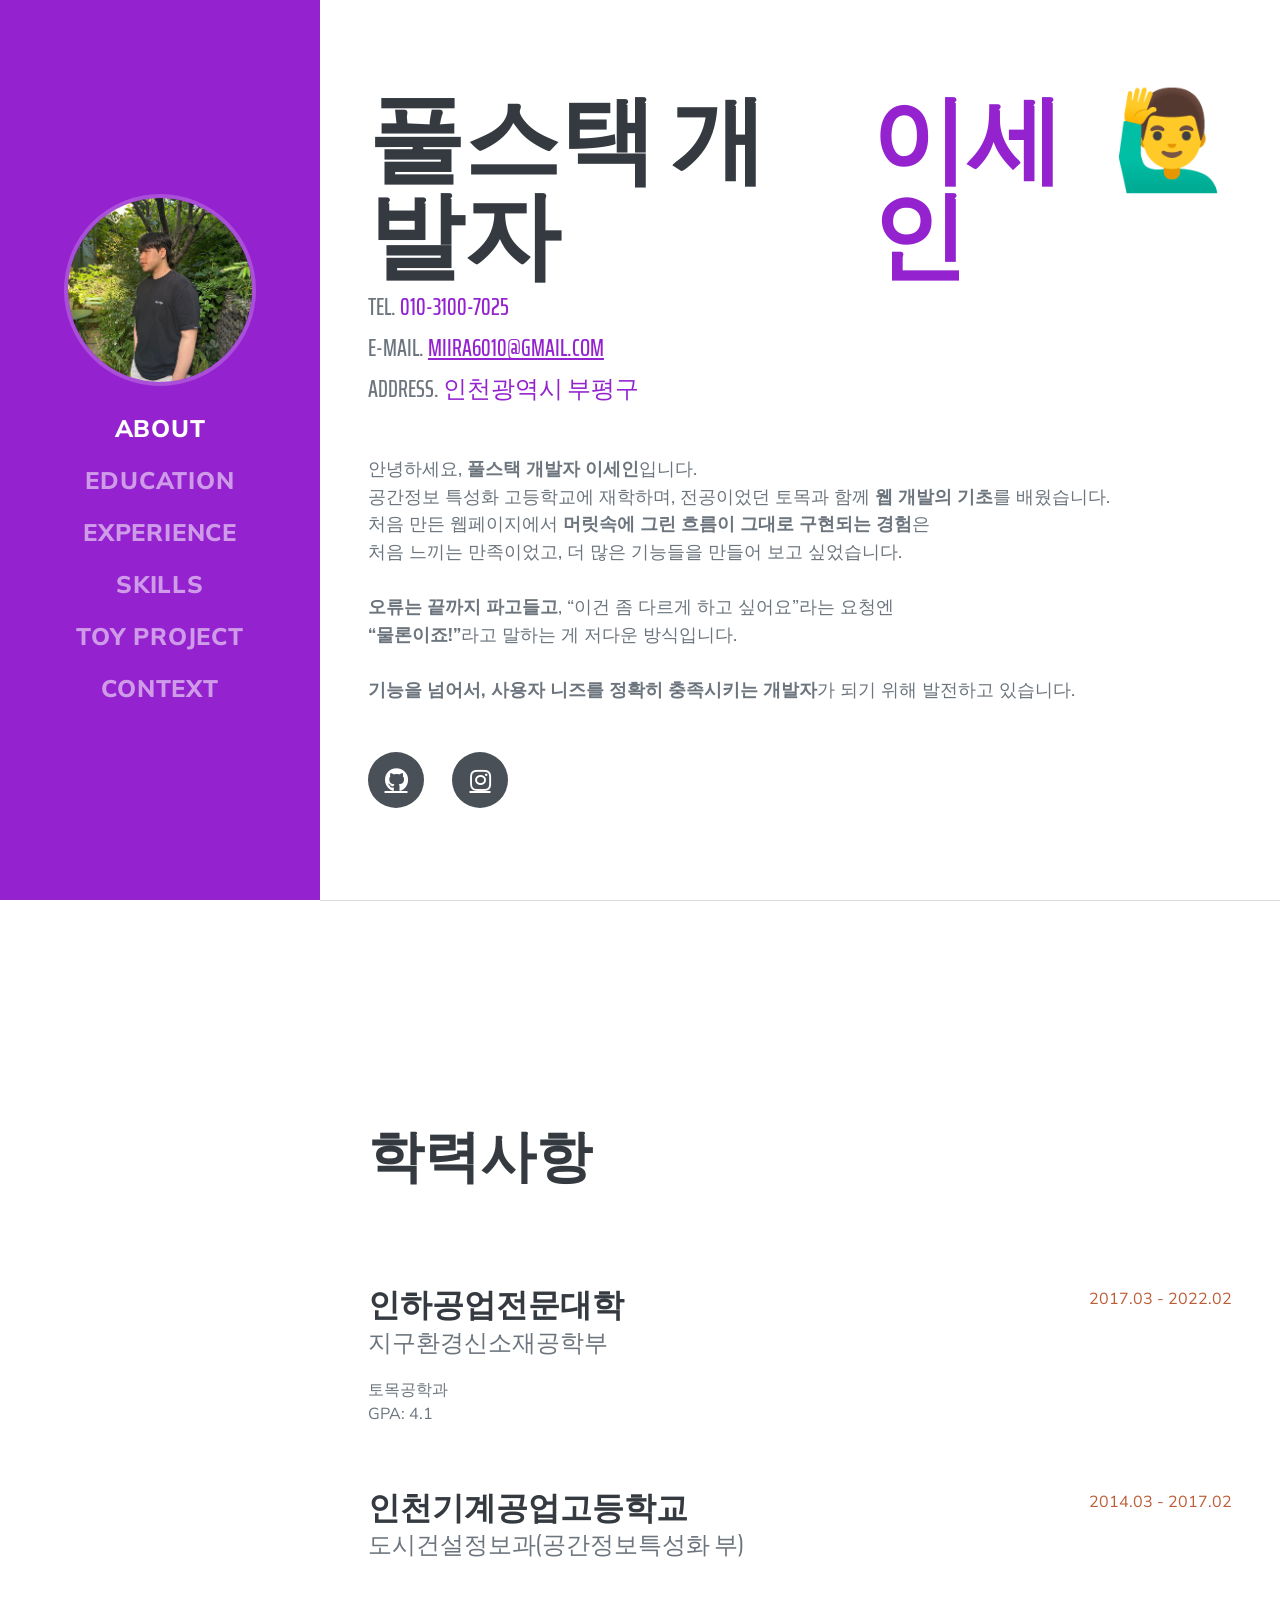
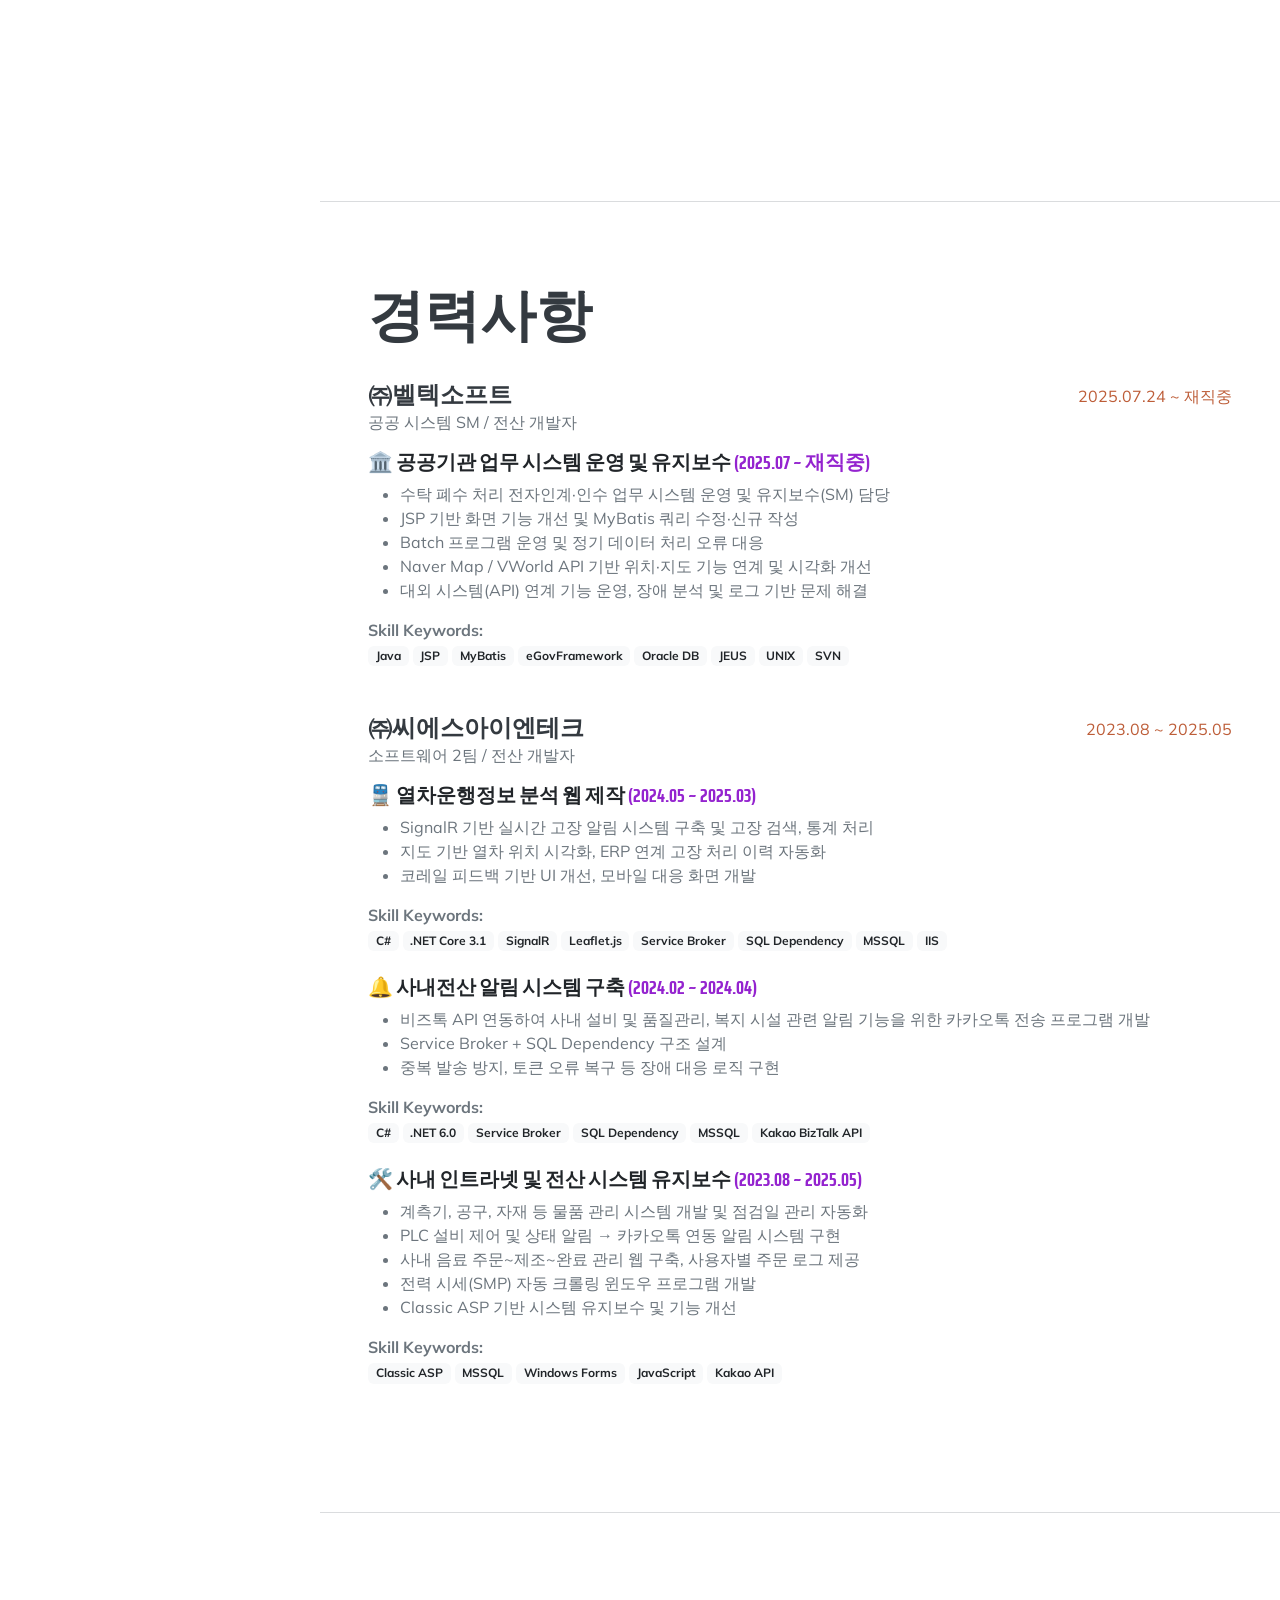
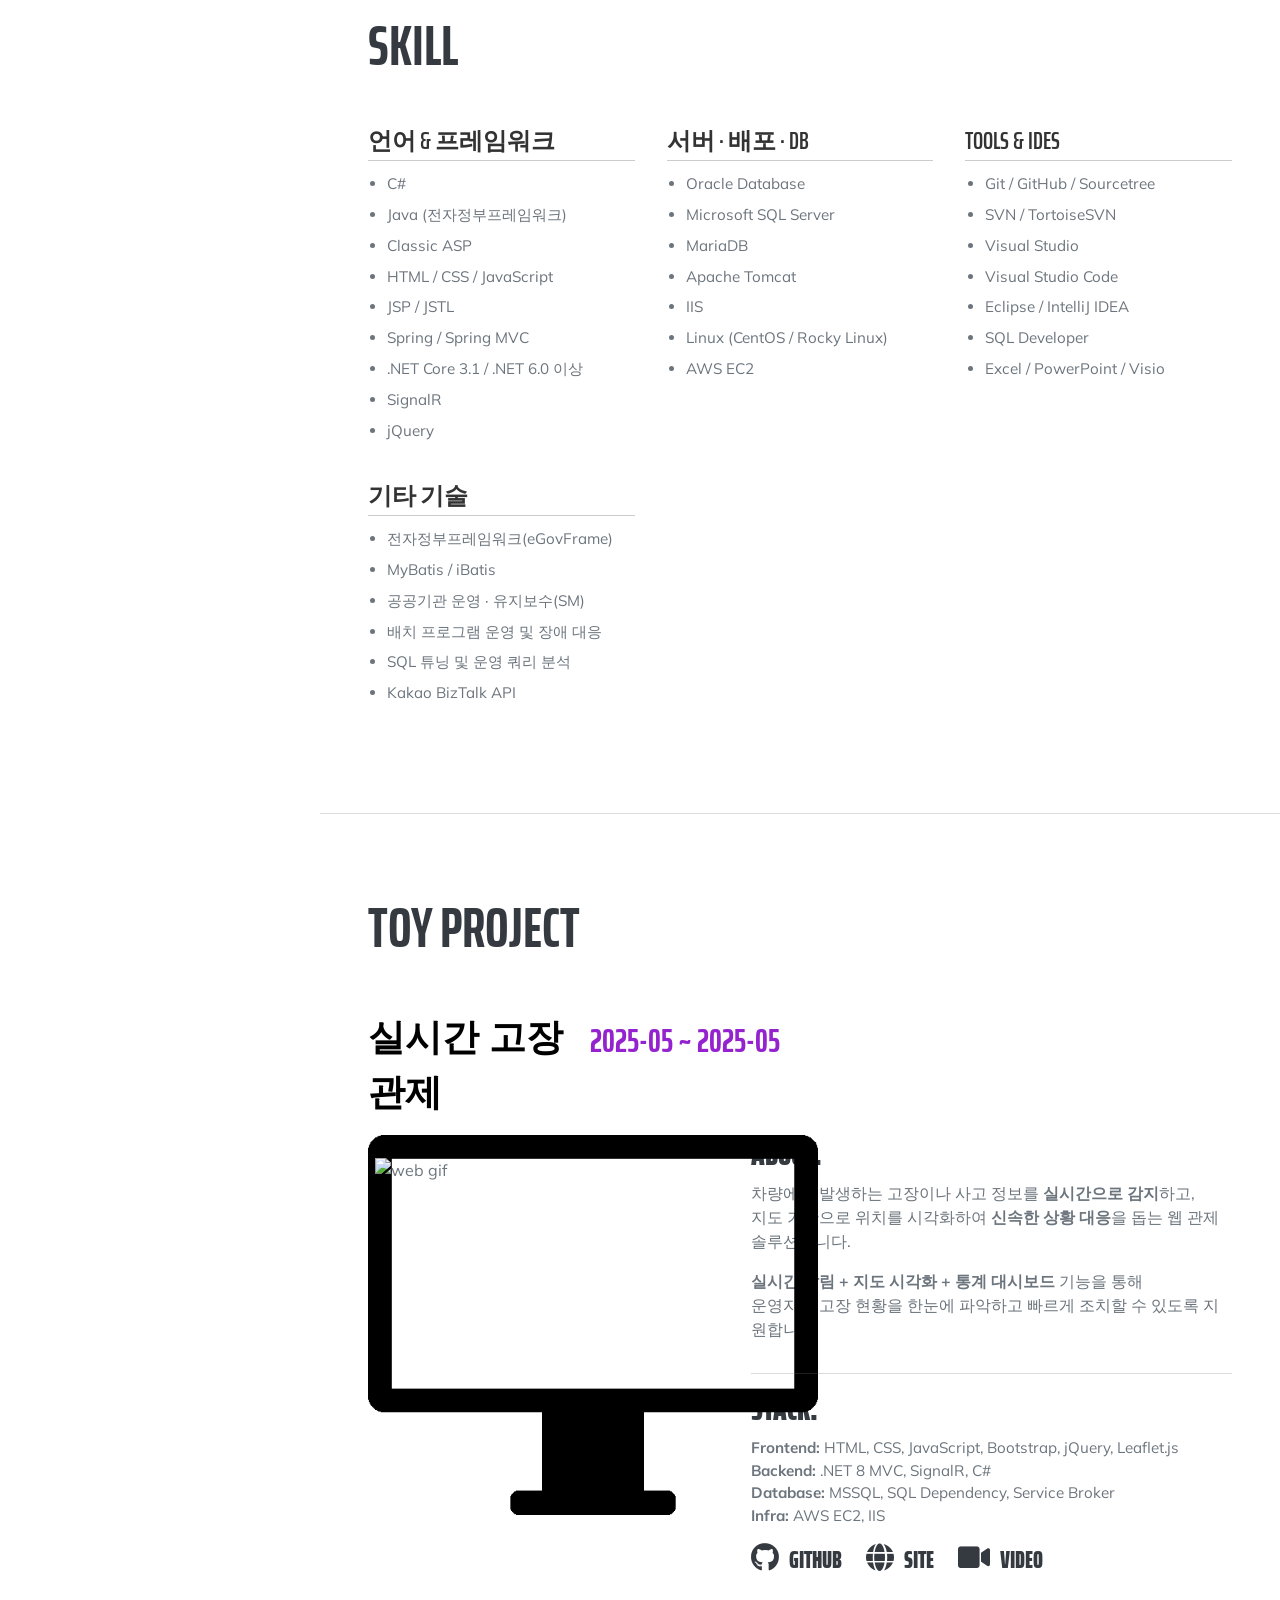
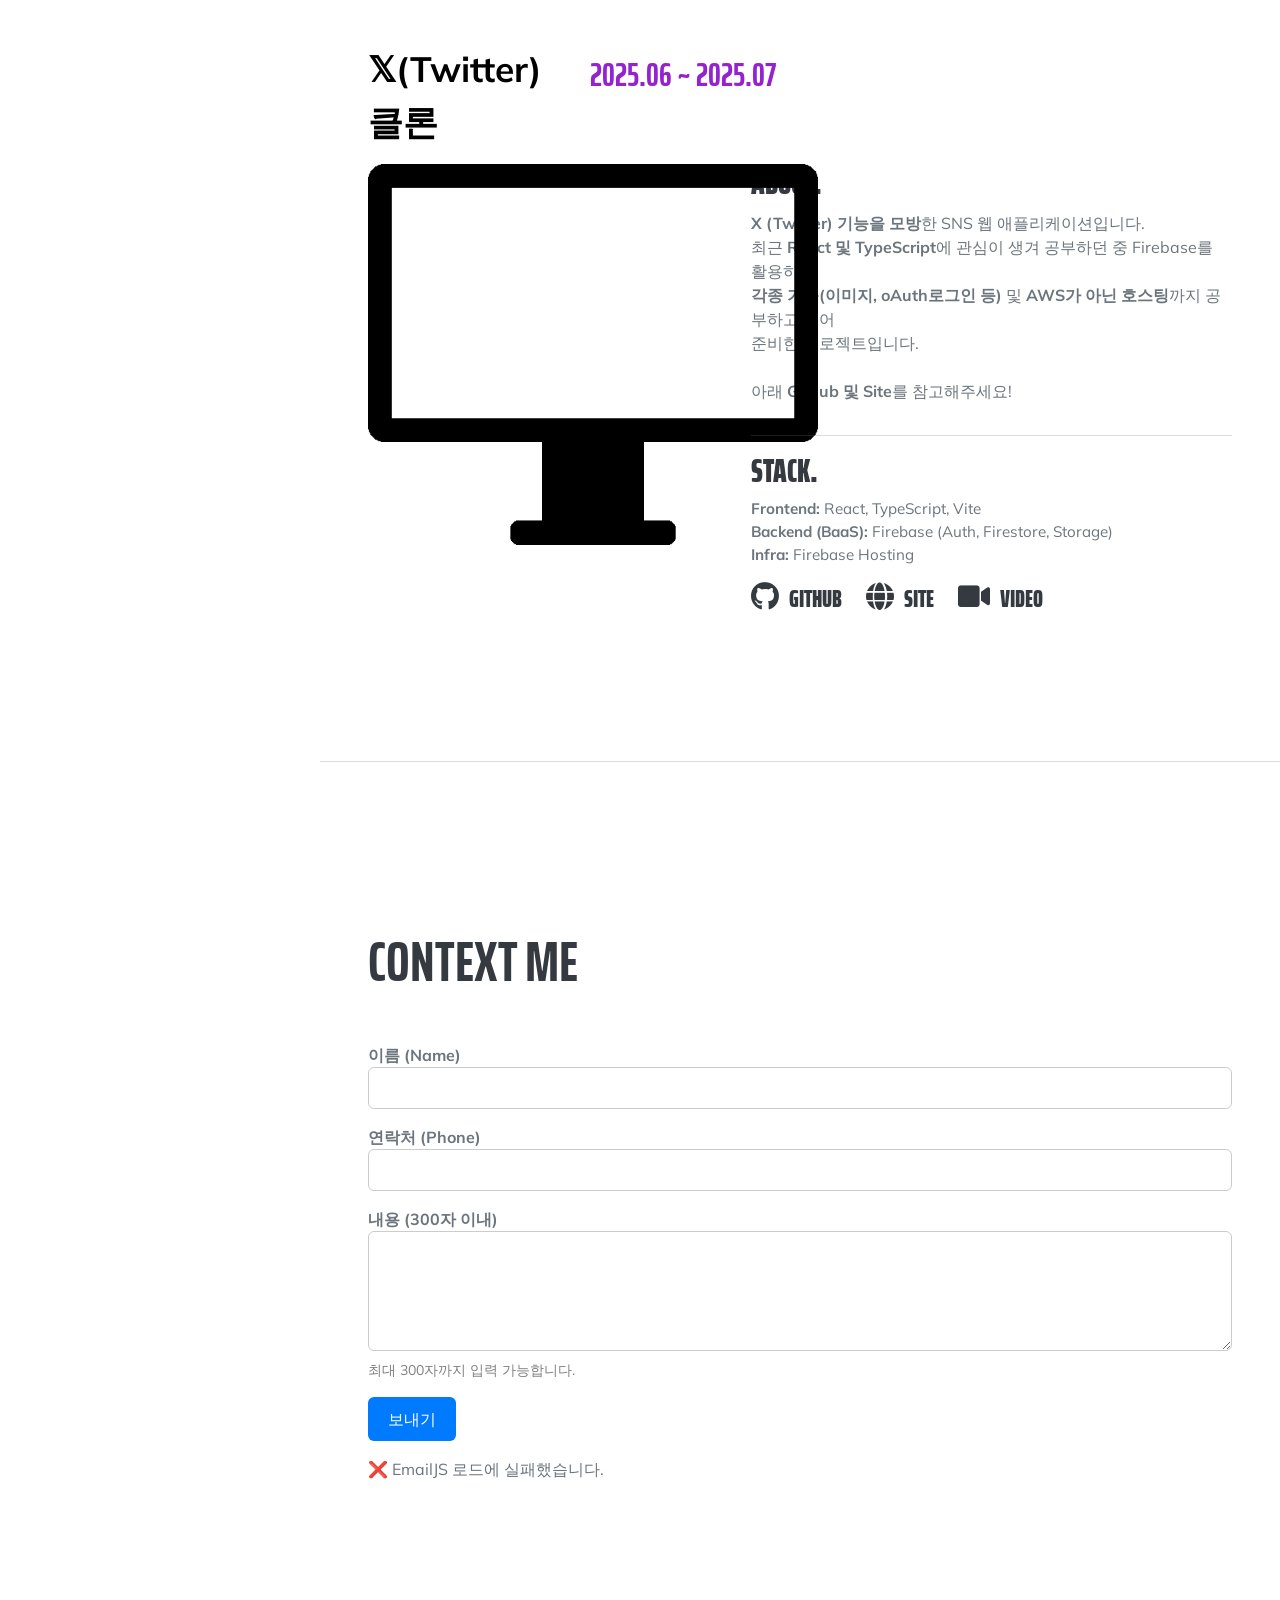
==== commit 023e0df2: "260216 silee - 재 커밋" ====
--- a/index.html
+++ b/index.html
@@ -178,24 +178,25 @@
         <div class="resume-section-content">
           <h2 class="mb-5">학력사항</h2>
 
-          <div
-            class="d-flex flex-column flex-md-row justify-content-between mb-5"
-          >
+          <div class="d-flex flex-column flex-md-row justify-content-between mb-5">
             <div class="flex-grow-1">
+              <!--
               <h3 class="mb-0">인천일보아카데미</h3>
               <div class="subheading mb-3">
                 LOL게임 빅데이터를 활용한 웹 시각화 양성과정
               </div>
               <div>
-                자바 Spring Boot 기반 웹 개발과 Python 머신러닝을 활용한 LoL API
+                자바 Spring 기반 웹 개발과 Python 머신러닝을 활용한 LoL API
                 빅데이터 분석 과정 수료
               </div>
+              
             </div>
             <div class="flex-shrink-0">
               <span class="text-primary">2023.12 - 2024.06</span>
-            </div>
-          </div>
-
+              -->
+            </div>
+          </div>
+          
           <div
             class="d-flex flex-column flex-md-row justify-content-between mb-5"
           >
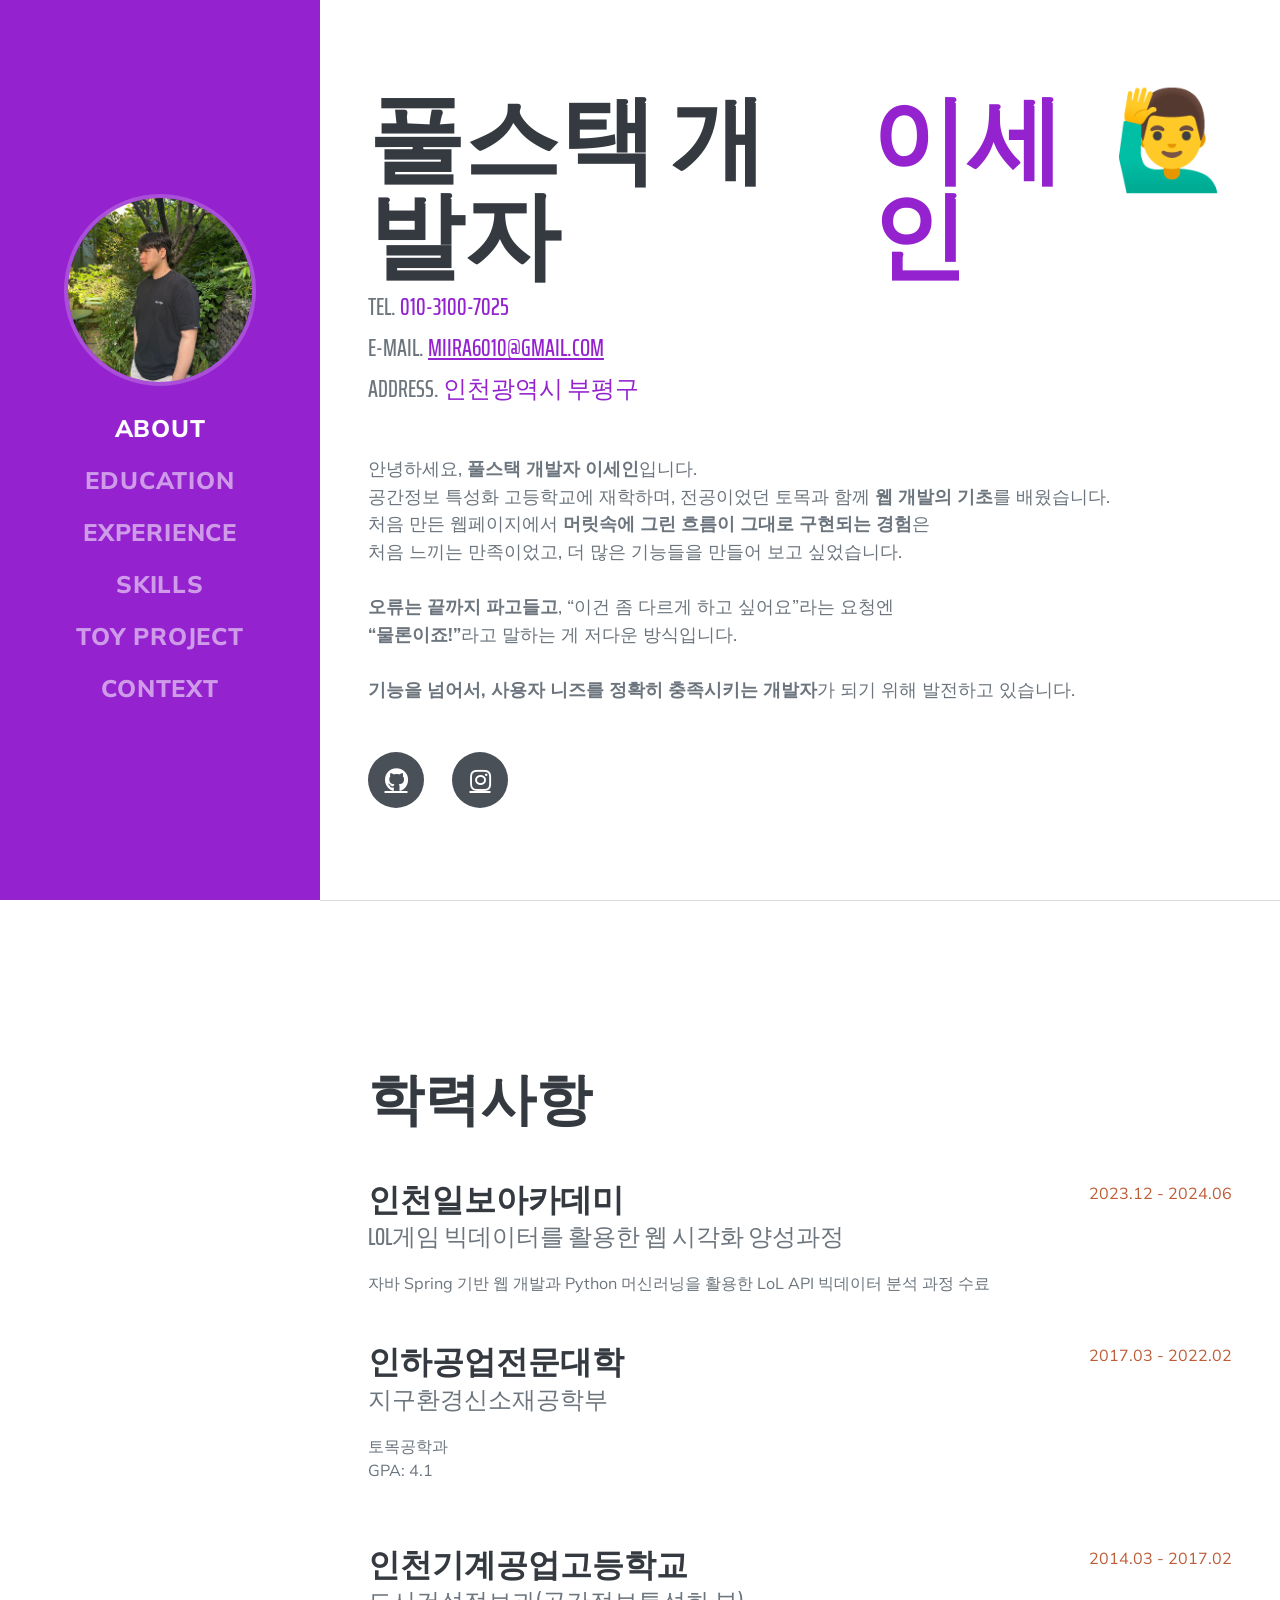
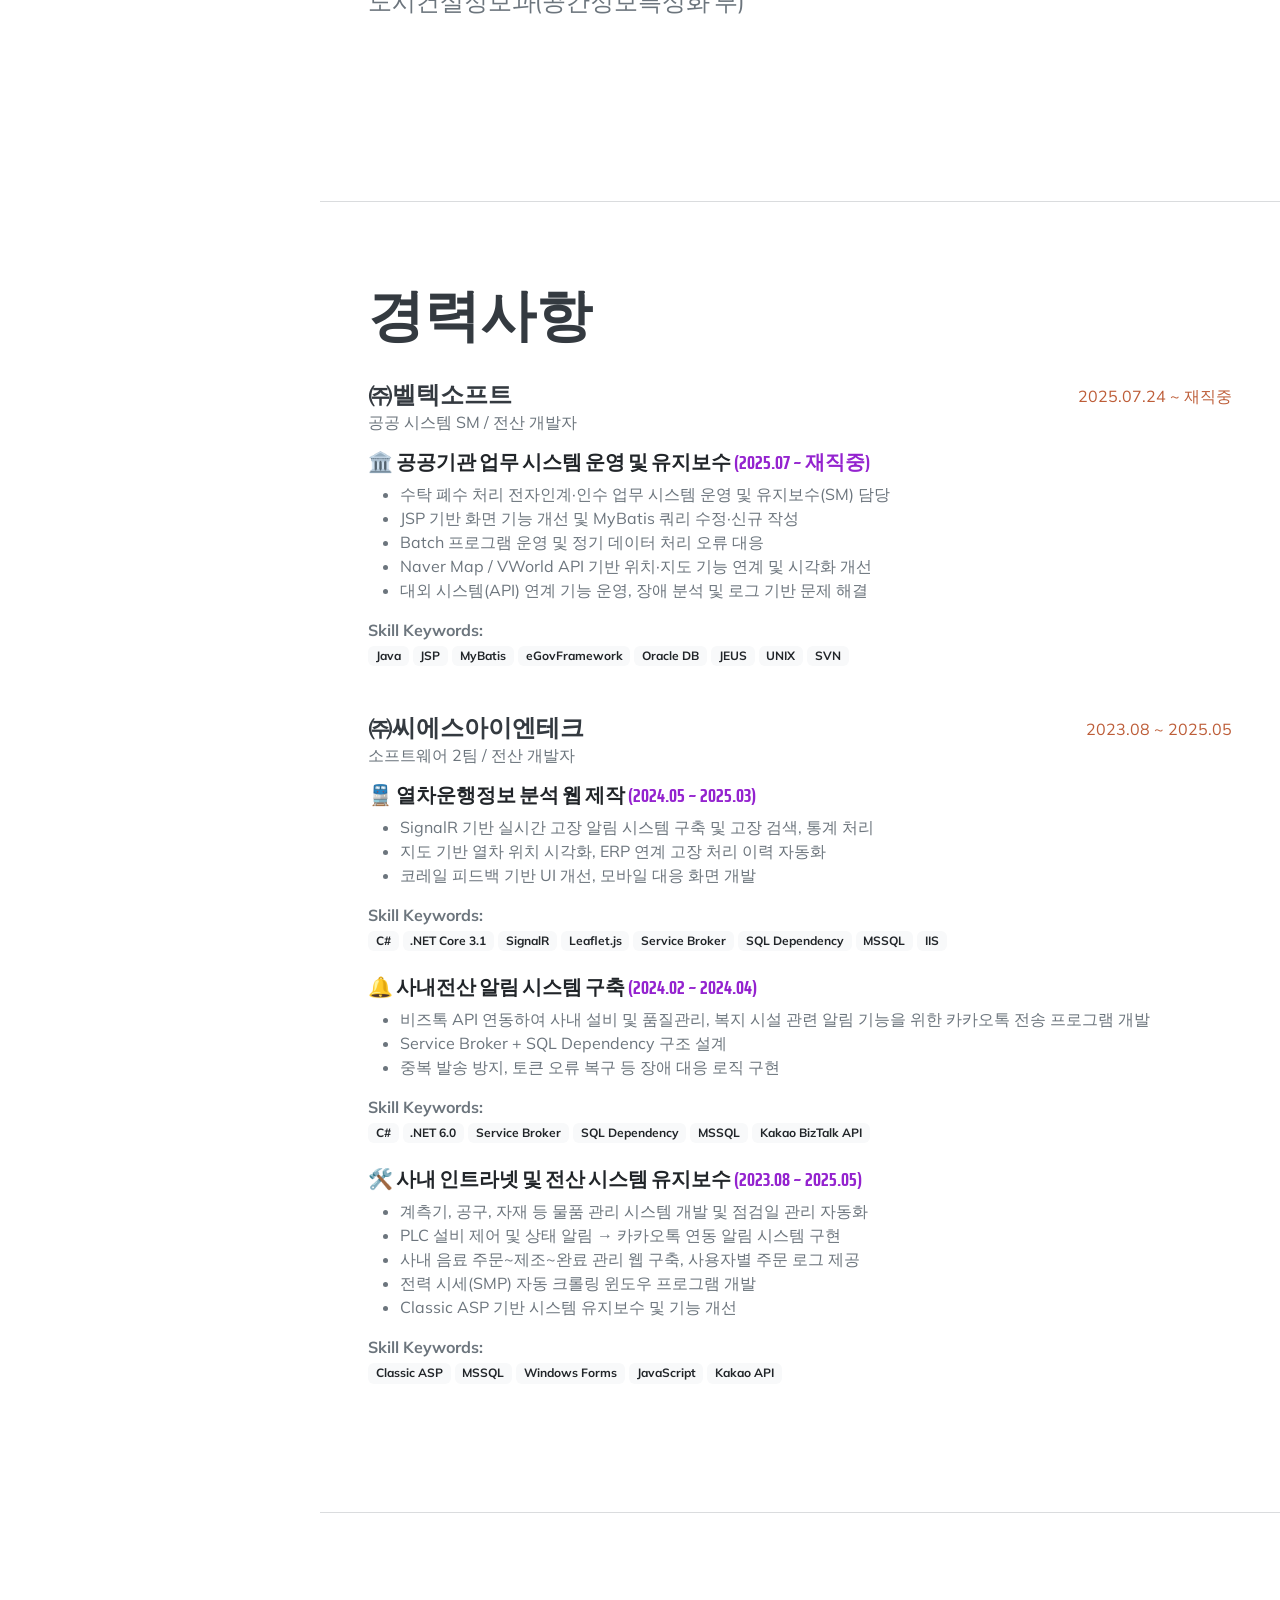
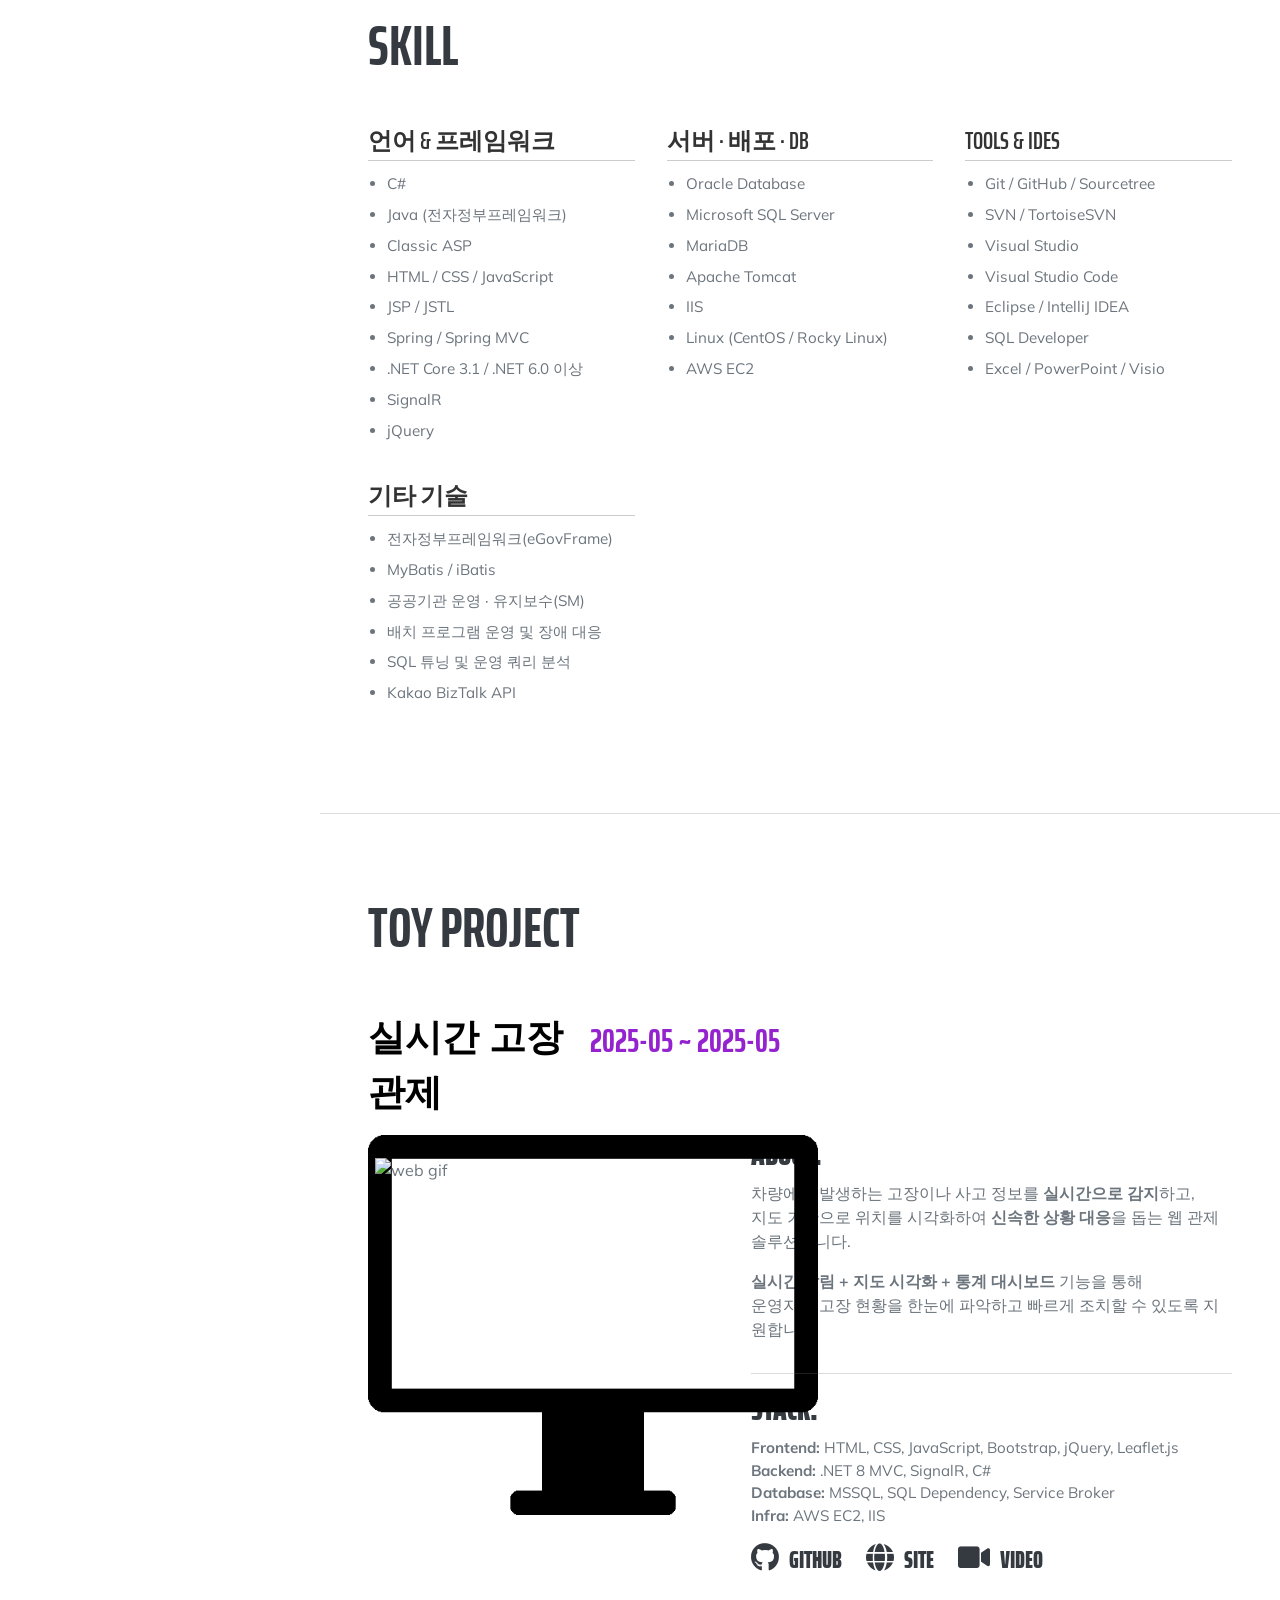
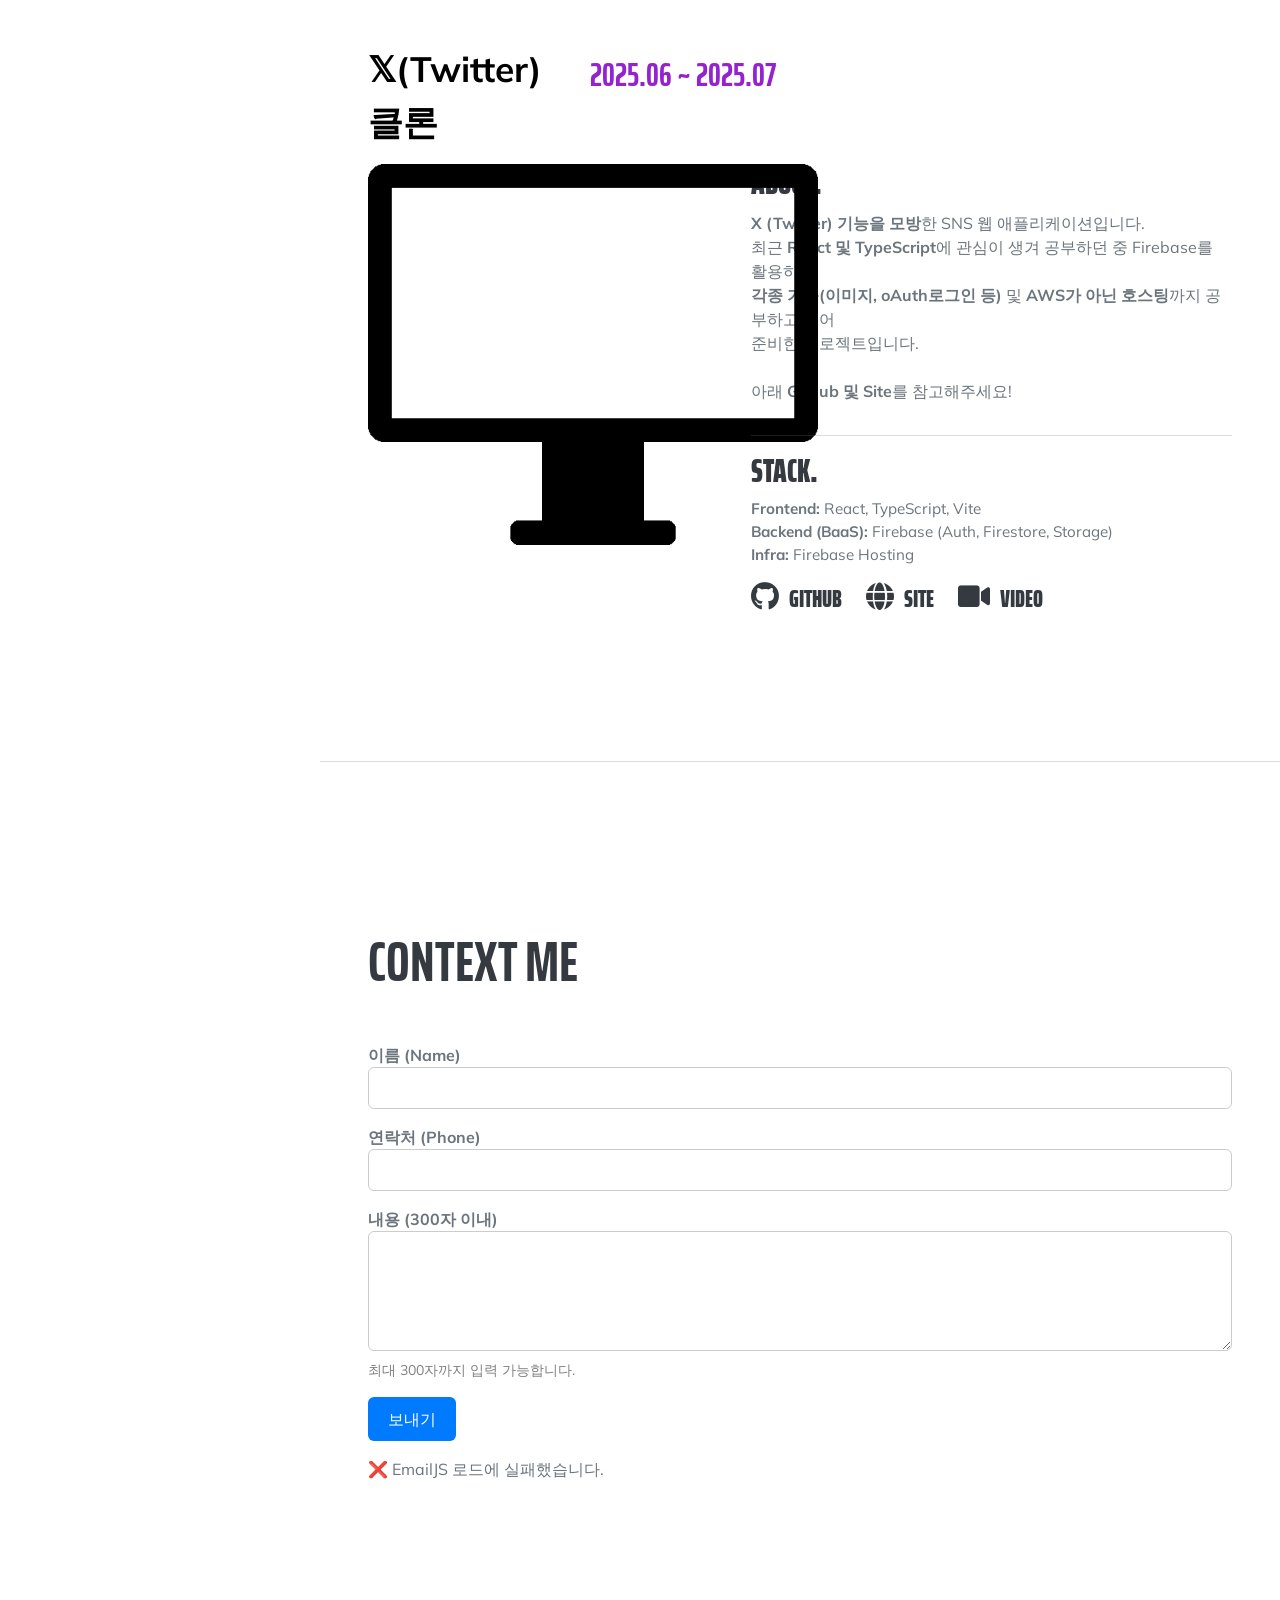
==== commit 2d92fc4f: "260223 silee - index 소개 링크 재 커밋" ====
--- a/index.html
+++ b/index.html
@@ -1,4 +1,4 @@
-<!DOCTYPE html>
+<!doctype html>
 <html lang="en">
   <head>
     <meta charset="utf-8" />
@@ -178,9 +178,10 @@
         <div class="resume-section-content">
           <h2 class="mb-5">학력사항</h2>
 
-          <div class="d-flex flex-column flex-md-row justify-content-between mb-5">
+          <div
+            class="d-flex flex-column flex-md-row justify-content-between mb-5"
+          >
             <div class="flex-grow-1">
-              <!--
               <h3 class="mb-0">인천일보아카데미</h3>
               <div class="subheading mb-3">
                 LOL게임 빅데이터를 활용한 웹 시각화 양성과정
@@ -189,14 +190,12 @@
                 자바 Spring 기반 웹 개발과 Python 머신러닝을 활용한 LoL API
                 빅데이터 분석 과정 수료
               </div>
-              
             </div>
             <div class="flex-shrink-0">
               <span class="text-primary">2023.12 - 2024.06</span>
-              -->
-            </div>
-          </div>
-          
+            </div>
+          </div>
+
           <div
             class="d-flex flex-column flex-md-row justify-content-between mb-5"
           >
@@ -827,21 +826,21 @@
           emailjs.sendForm("silee_resume", "template_qgo2idm", form).then(
             function () {
               $("#result-message").text(
-                "✅ 메시지가 성공적으로 전송되었습니다."
+                "✅ 메시지가 성공적으로 전송되었습니다.",
               );
               alert(
                 "📨 소중한 연락 감사드립니다.\n\n" +
                   "확인 후 빠르게 연락드리겠습니다.\n" +
-                  "좋은 하루 보내세요! :D"
+                  "좋은 하루 보내세요! :D",
               );
               form.reset();
             },
             function (error) {
               console.error("❌ EmailJS 오류:", error);
               $("#result-message").text(
-                "❌ 전송에 실패했습니다. 콘솔을 확인해주세요."
+                "❌ 전송에 실패했습니다. 콘솔을 확인해주세요.",
               );
-            }
+            },
           );
         });
       });
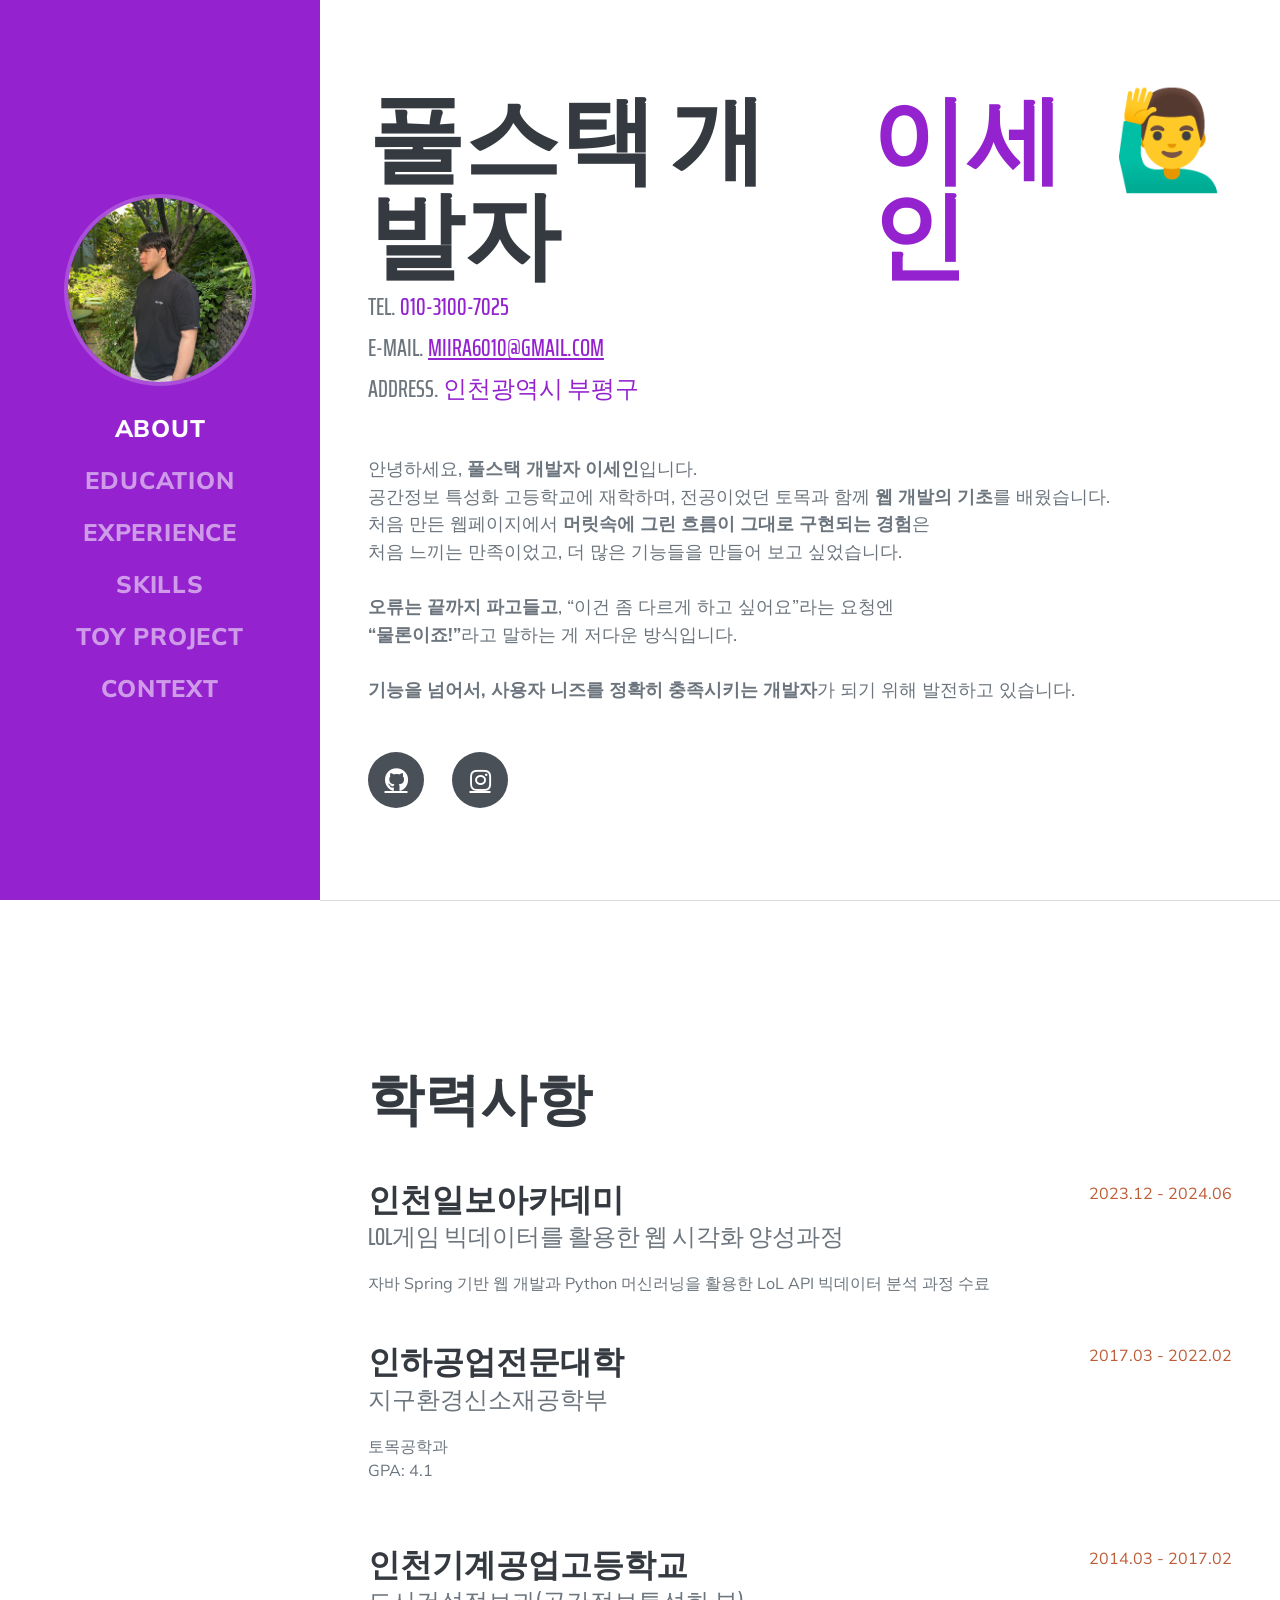
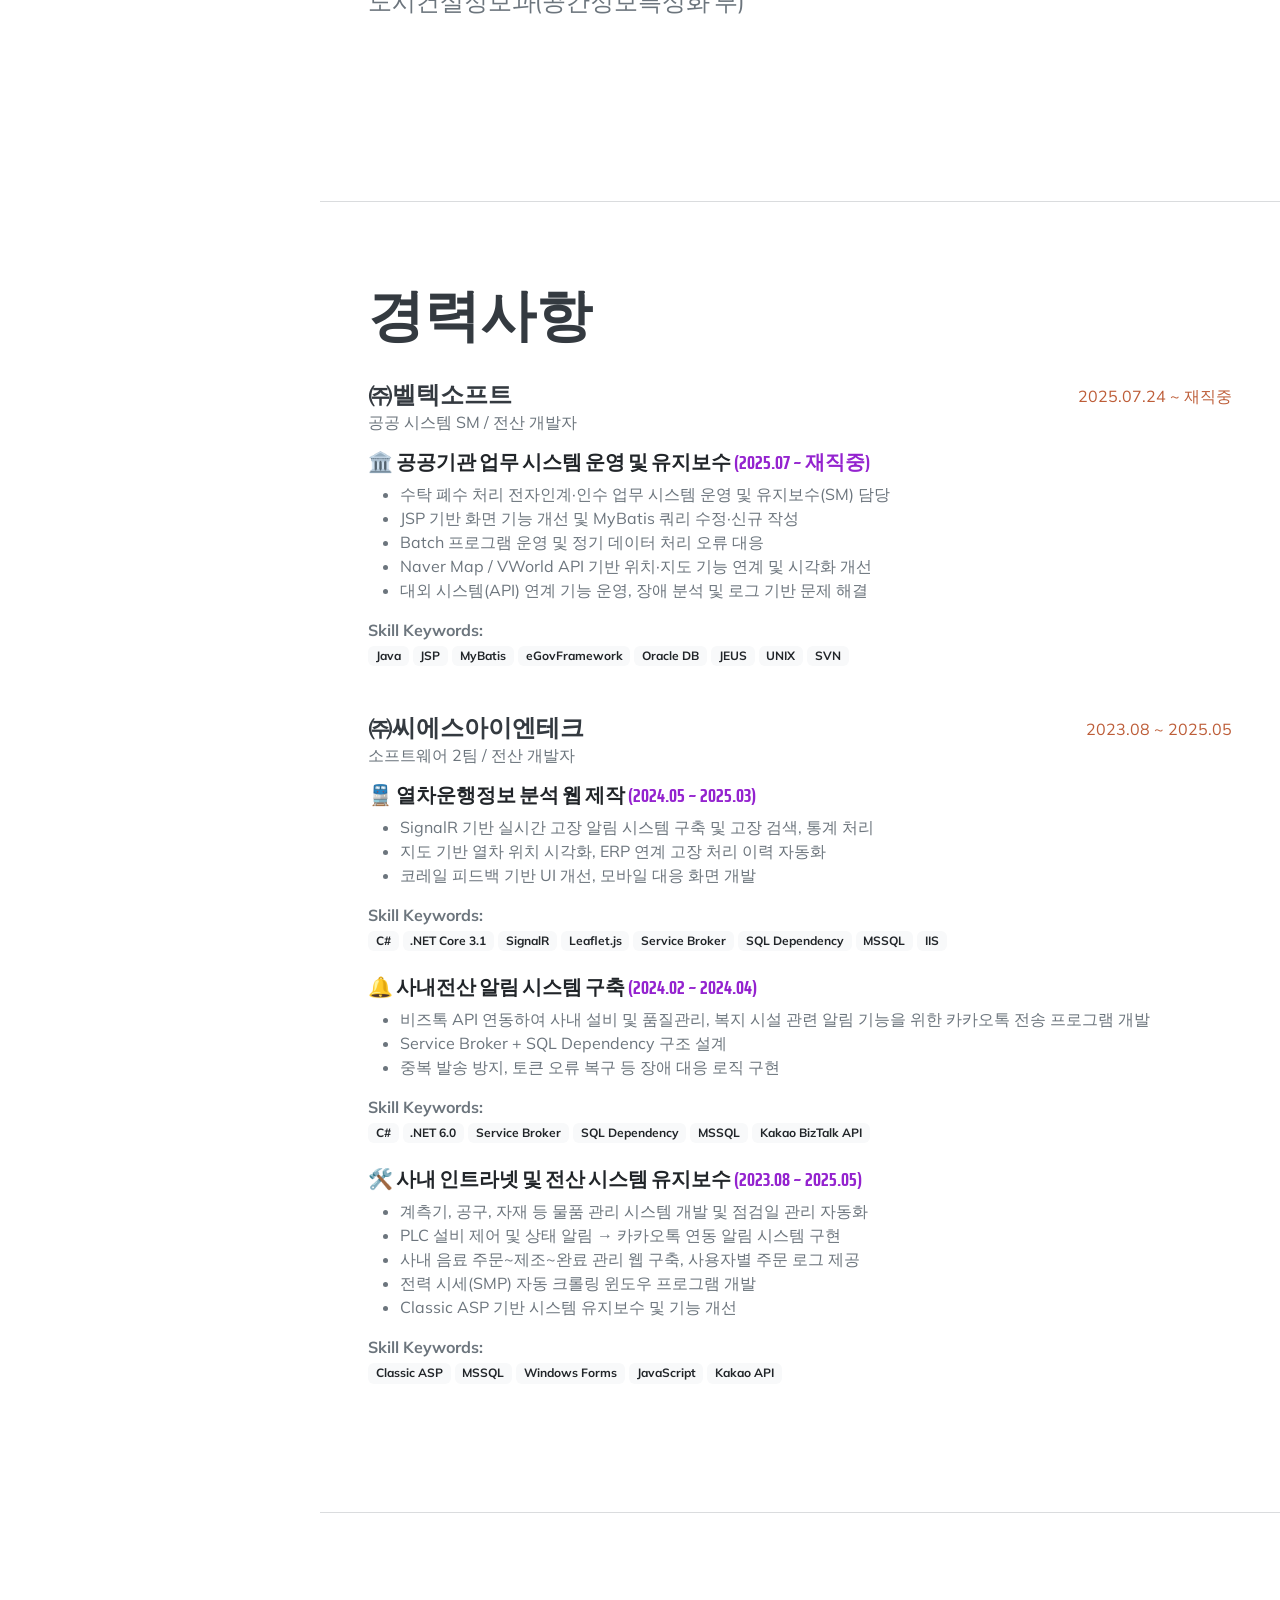
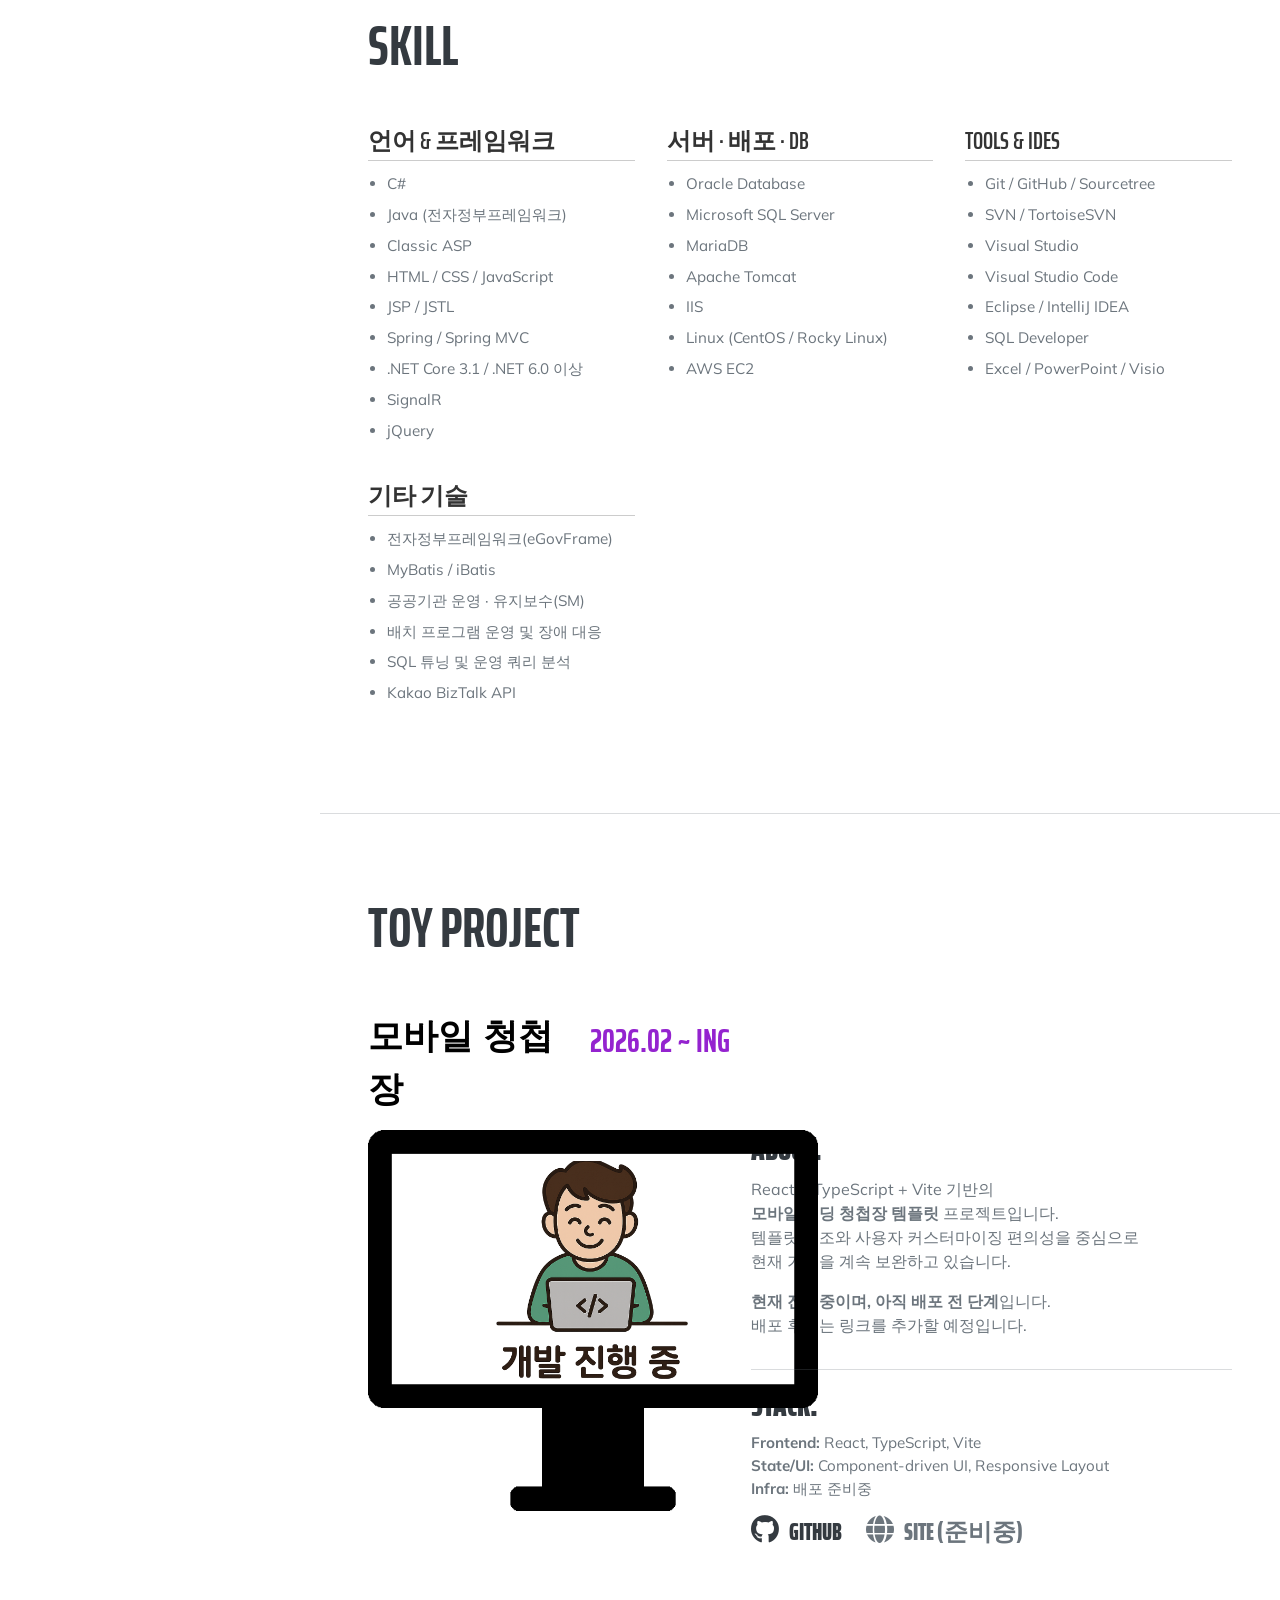
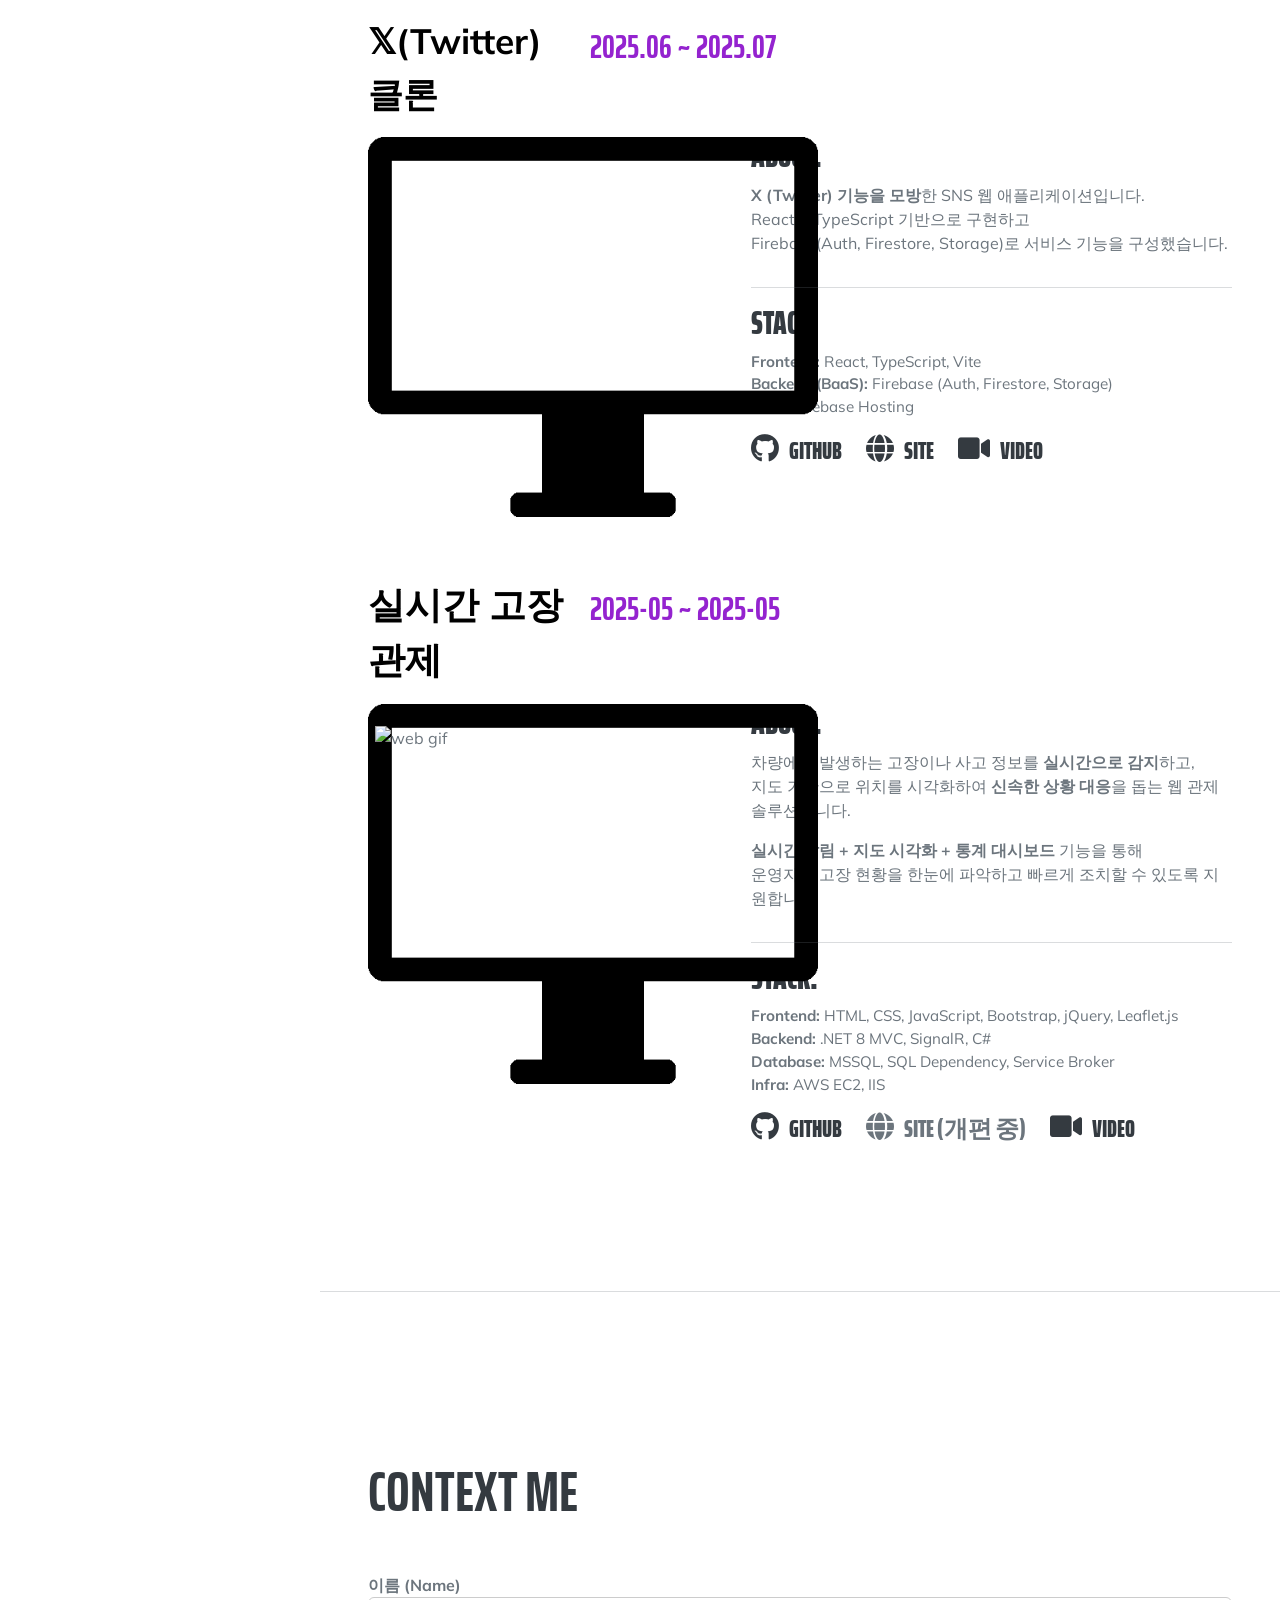
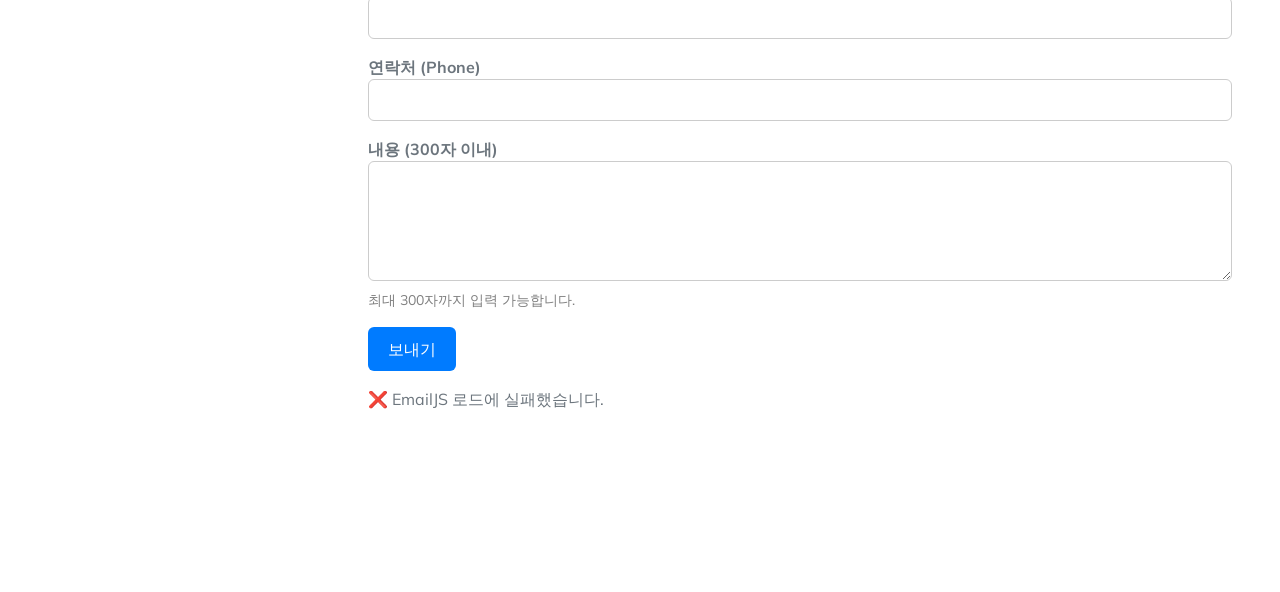
==== commit 11c42ffa: "260227 silee - 모바일 청첩장 개발하는거 적용 완료" ====
--- a/index.html
+++ b/index.html
@@ -1,4 +1,4 @@
-<!doctype html>
+﻿<!doctype html>
 <html lang="en">
   <head>
     <meta charset="utf-8" />
@@ -454,6 +454,223 @@
           <div class="row-project">
             <div class="row mb-3">
               <div class="col-md-3">
+                <div class="fw-bold" style="font-size: 2.2rem; color: #000">
+                  모바일 청첩장
+                </div>
+              </div>
+              <div class="col-md-9" style="margin-top: 13px">
+                <h3 class="lable-value">2026.02 ~ ing</h3>
+              </div>
+            </div>
+
+            <div class="row">
+              <div class="col-md-5">
+                <div style="position: relative; width: 450px">
+                  <img
+                    src="./assets/img/monitor.png"
+                    alt=""
+                    style="width: 100%; display: block"
+                  />
+
+                  <img
+                    src="./assets/img/dev.png"
+                    alt="wedding template preview"
+                    style="
+                      position: absolute;
+                      top: 8%;
+                      left: 20%;
+                      width: 60%;
+                      height: 60%;
+                      object-fit: cover;
+                      pointer-events: none;
+                    "
+                  />
+                </div>
+              </div>
+
+              <div
+                class="col-md-7"
+                style="
+                  padding-left: 25px;
+                  display: flex;
+                  flex-direction: column;
+                "
+              >
+                <h3><strong>About.</strong></h3>
+                <p>
+                  React + TypeScript + Vite 기반의<br />
+                  <strong>모바일 웨딩 청첩장 템플릿</strong>
+                  프로젝트입니다.<br />
+                  템플릿 구조와 사용자 커스터마이징 편의성을 중심으로<br />
+                  현재 기능을 계속 보완하고 있습니다.
+                </p>
+                <p>
+                  <strong>현재 진행중이며, 아직 배포 전 단계</strong
+                  >입니다.<br />
+                  배포 후에는 링크를 추가할 예정입니다.
+                </p>
+
+                <hr />
+
+                <h3><strong>Stack.</strong></h3>
+                <p style="font-size: 0.95em">
+                  <strong>Frontend:</strong> React, TypeScript, Vite<br />
+                  <strong>State/UI:</strong> Component-driven UI, Responsive
+                  Layout<br />
+                  <strong>Infra:</strong> 배포 준비중
+                </p>
+
+                <p class="h4">
+                  <a
+                    href="https://github.com/leesein1/wedding-template"
+                    target="_blank"
+                    style="
+                      text-decoration: none;
+                      color: inherit;
+                      margin-right: 20px;
+                    "
+                  >
+                    <i
+                      class="fab fa-github"
+                      style="font-size: 1.2em; margin-right: 6px"
+                    ></i>
+                    <strong>GitHub</strong>
+                  </a>
+
+                  <span style="text-decoration: none; color: #6c757d">
+                    <i
+                      class="fas fa-globe"
+                      style="font-size: 1.2em; margin-right: 6px"
+                    ></i>
+                    <strong>Site (준비중)</strong>
+                  </span>
+                </p>
+              </div>
+            </div>
+          </div>
+
+          <!-- 프로젝트 2 -->
+          <div class="row-project">
+            <div class="row mb-3">
+              <div class="col-md-3">
+                <div class="fw-bold" style="font-size: 2.2rem; color: #000">
+                  𝕏(Twitter) 클론
+                </div>
+              </div>
+              <div class="col-md-9" style="margin-top: 13px">
+                <h3 class="lable-value">2025.06 ~ 2025.07</h3>
+              </div>
+            </div>
+
+            <div class="row">
+              <div class="col-md-5">
+                <div style="position: relative; width: 450px">
+                  <img
+                    src="./assets/img/monitor.png"
+                    alt=""
+                    style="width: 100%; display: block"
+                  />
+
+                  <video
+                    src="./assets/video/x-clone.mp4"
+                    autoplay
+                    loop
+                    muted
+                    playsinline
+                    preload="metadata"
+                    style="
+                      position: absolute;
+                      top: 6%;
+                      left: 7.5%;
+                      width: 84%;
+                      height: 52.5%;
+                      object-fit: cover;
+                      pointer-events: none;
+                    "
+                  ></video>
+                </div>
+              </div>
+
+              <div
+                class="col-md-7"
+                style="
+                  padding-left: 25px;
+                  display: flex;
+                  flex-direction: column;
+                "
+              >
+                <h3><strong>About.</strong></h3>
+                <p>
+                  <strong>X (Twitter) 기능을 모방</strong>한 SNS 웹
+                  애플리케이션입니다.<br />
+                  React + TypeScript 기반으로 구현하고<br />
+                  Firebase(Auth, Firestore, Storage)로 서비스 기능을
+                  구성했습니다.
+                </p>
+
+                <hr />
+
+                <h3><strong>Stack.</strong></h3>
+                <p style="font-size: 0.95em">
+                  <strong>Frontend:</strong> React, TypeScript, Vite <br />
+                  <strong>Backend (BaaS):</strong> Firebase (Auth, Firestore,
+                  Storage)<br />
+                  <strong>Infra:</strong> Firebase Hosting
+                </p>
+
+                <p class="h4">
+                  <a
+                    href="https://github.com/leesein1/x-clone"
+                    target="_blank"
+                    style="
+                      text-decoration: none;
+                      color: inherit;
+                      margin-right: 20px;
+                    "
+                  >
+                    <i
+                      class="fab fa-github"
+                      style="font-size: 1.2em; margin-right: 6px"
+                    ></i>
+                    <strong>GitHub</strong>
+                  </a>
+
+                  <a
+                    href="https://x-clone-d17bb.web.app"
+                    target="_blank"
+                    style="
+                      text-decoration: none;
+                      color: inherit;
+                      margin-right: 20px;
+                    "
+                  >
+                    <i
+                      class="fas fa-globe"
+                      style="font-size: 1.2em; margin-right: 6px"
+                    ></i>
+                    <strong>Site</strong>
+                  </a>
+
+                  <a
+                    href="./assets/video/x-clone.mp4"
+                    target="_blank"
+                    style="text-decoration: none; color: inherit"
+                  >
+                    <i
+                      class="fas fa-video"
+                      style="font-size: 1.2em; margin-right: 6px"
+                    ></i>
+                    <strong>Video</strong>
+                  </a>
+                </p>
+              </div>
+            </div>
+          </div>
+
+          <!-- 프로젝트 3 -->
+          <div class="row-project">
+            <div class="row mb-3">
+              <div class="col-md-3">
                 <div class="fw-bold" style="font-size: 2.3rem; color: #000">
                   실시간 고장 관제
                 </div>
@@ -537,13 +754,10 @@
                     ></i>
                     <strong>GitHub</strong>
                   </a>
-
-                  <a
-                    href="http://silee-portfolio1.shop/"
-                    target="_blank"
+                  <span
                     style="
                       text-decoration: none;
-                      color: inherit;
+                      color: #6c757d;
                       margin-right: 20px;
                     "
                   >
@@ -551,132 +765,10 @@
                       class="fas fa-globe"
                       style="font-size: 1.2em; margin-right: 6px"
                     ></i>
-                    <strong>Site</strong>
-                  </a>
-
+                    <strong>Site (개편 중)</strong>
+                  </span>
                   <a
                     href="./assets/video/web.mp4"
-                    target="_blank"
-                    style="text-decoration: none; color: inherit"
-                  >
-                    <i
-                      class="fas fa-video"
-                      style="font-size: 1.2em; margin-right: 6px"
-                    ></i>
-                    <strong>Video</strong>
-                  </a>
-                </p>
-              </div>
-            </div>
-          </div>
-
-          <!-- 프로젝트 2 -->
-          <div class="row-project">
-            <div class="row mb-3">
-              <div class="col-md-3">
-                <div class="fw-bold" style="font-size: 2.2rem; color: #000">
-                  𝕏(Twitter) 클론
-                </div>
-              </div>
-              <div class="col-md-9" style="margin-top: 13px">
-                <h3 class="lable-value">2025.06 ~ 2025.07</h3>
-              </div>
-            </div>
-
-            <div class="row">
-              <div class="col-md-5">
-                <div style="position: relative; width: 450px">
-                  <img
-                    src="./assets/img/monitor.png"
-                    alt=""
-                    style="width: 100%; display: block"
-                  />
-
-                  <video
-                    src="./assets/video/x-clone.mp4"
-                    autoplay
-                    loop
-                    muted
-                    playsinline
-                    preload="metadata"
-                    style="
-                      position: absolute;
-                      top: 6%;
-                      left: 7.5%;
-                      width: 84%;
-                      height: 52.5%;
-                      object-fit: cover;
-                      pointer-events: none;
-                    "
-                  ></video>
-                </div>
-              </div>
-
-              <div
-                class="col-md-7"
-                style="
-                  padding-left: 25px;
-                  display: flex;
-                  flex-direction: column;
-                "
-              >
-                <h3><strong>About.</strong></h3>
-                <p>
-                  <strong>X (Twitter) 기능을 모방</strong>한 SNS 웹
-                  애플리케이션입니다.<br />
-                  최근 <strong>React 및 TypeScript</strong>에 관심이 생겨
-                  공부하던 중 Firebase를 활용하여<br />
-                  <strong>각종 기능(이미지, oAuth로그인 등)</strong> 및
-                  <strong>AWS가 아닌 호스팅</strong>까지 공부하고 싶어<br />
-                  준비한 프로젝트입니다.<br /><br />
-                  아래 <strong>Github 및 Site</strong>를 참고해주세요!
-                </p>
-
-                <hr />
-
-                <h3><strong>Stack.</strong></h3>
-                <p style="font-size: 0.95em">
-                  <strong>Frontend:</strong> React, TypeScript, Vite <br />
-                  <strong>Backend (BaaS):</strong> Firebase (Auth, Firestore,
-                  Storage)<br />
-                  <strong>Infra:</strong> Firebase Hosting
-                </p>
-
-                <p class="h4">
-                  <a
-                    href="https://github.com/leesein1/x-clone"
-                    target="_blank"
-                    style="
-                      text-decoration: none;
-                      color: inherit;
-                      margin-right: 20px;
-                    "
-                  >
-                    <i
-                      class="fab fa-github"
-                      style="font-size: 1.2em; margin-right: 6px"
-                    ></i>
-                    <strong>GitHub</strong>
-                  </a>
-
-                  <a
-                    href="https://x-clone-d17bb.web.app"
-                    target="_blank"
-                    style="
-                      text-decoration: none;
-                      color: inherit;
-                      margin-right: 20px;
-                    "
-                  >
-                    <i
-                      class="fas fa-globe"
-                      style="font-size: 1.2em; margin-right: 6px"
-                    ></i>
-                    <strong>Site</strong>
-                  </a>
-
-                  <a
-                    href="./assets/video/x-clone.mp4"
                     target="_blank"
                     style="text-decoration: none; color: inherit"
                   >
@@ -823,7 +915,7 @@
 
           const form = this;
 
-          emailjs.sendForm("silee_resume", "template_qgo2idm", form).then(
+          emailjs.sendForm("silee_resume_re", "template_qgo2idm", form).then(
             function () {
               $("#result-message").text(
                 "✅ 메시지가 성공적으로 전송되었습니다.",
